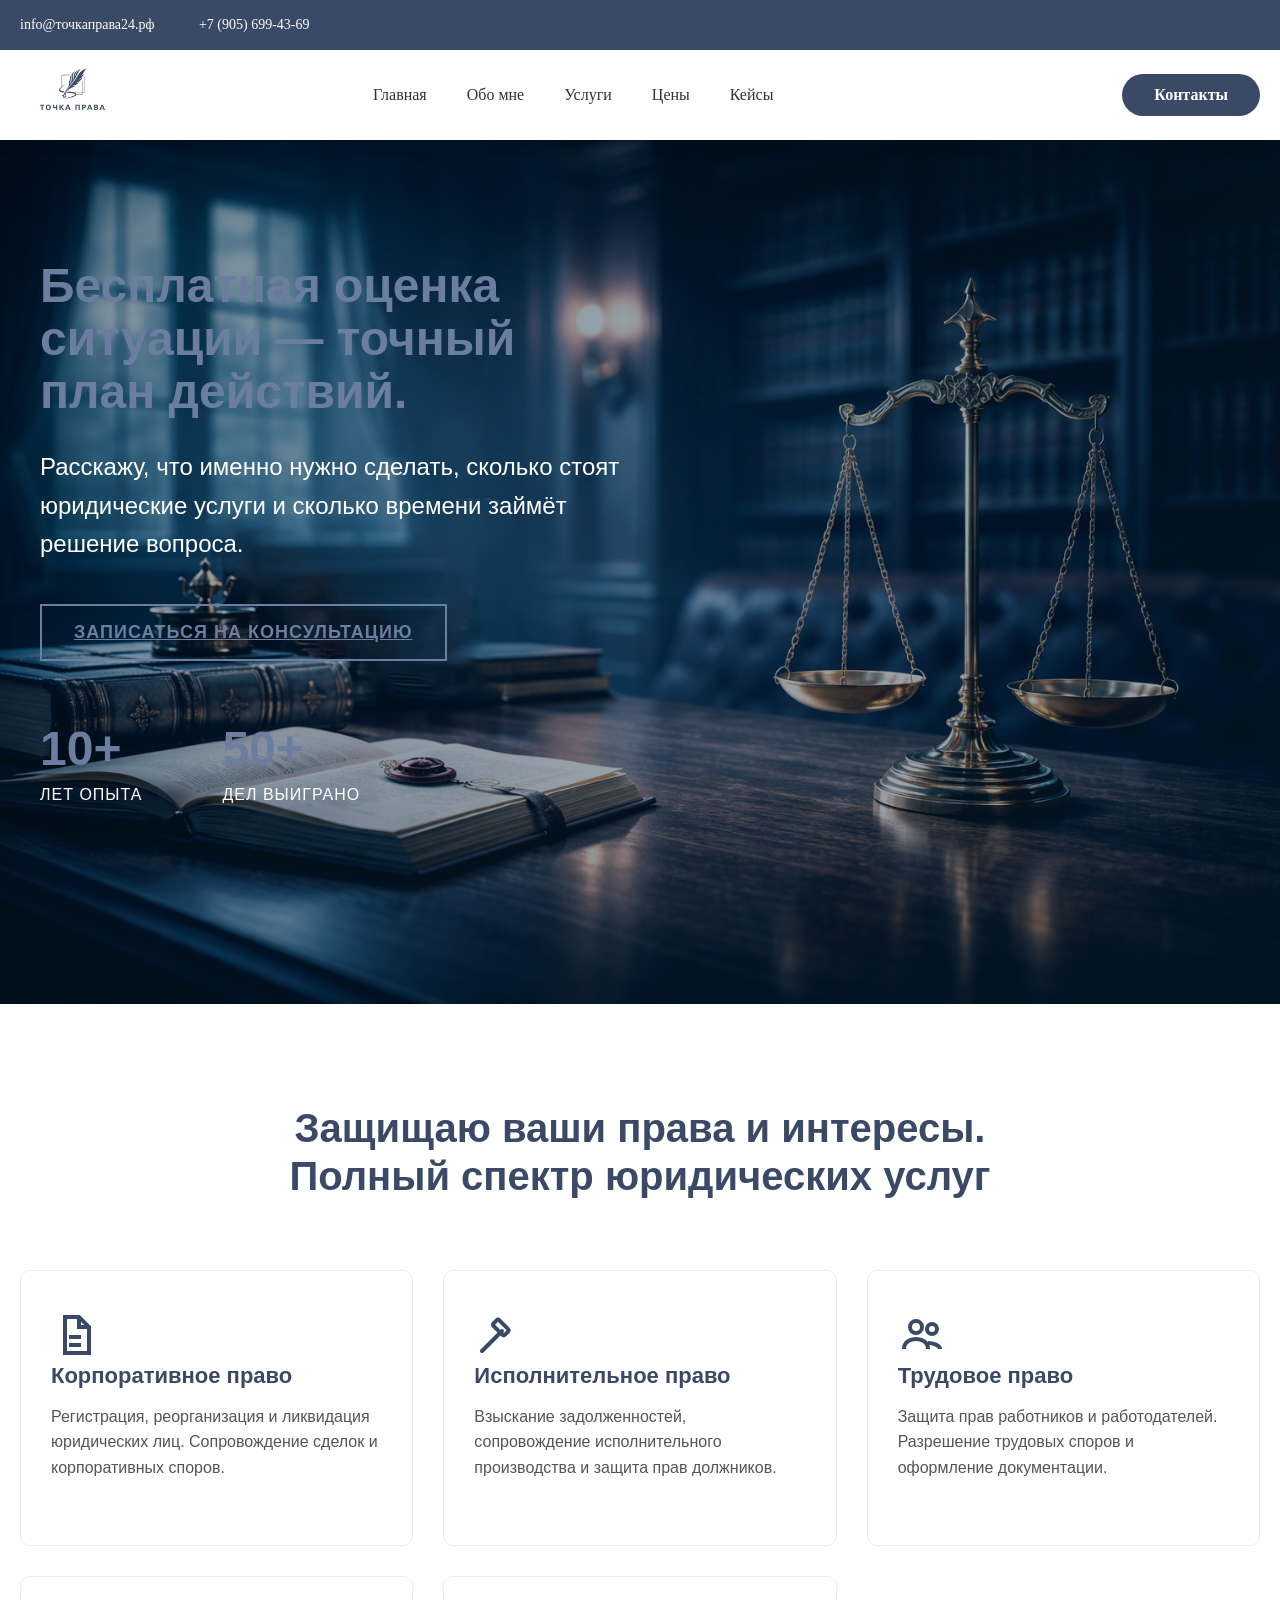
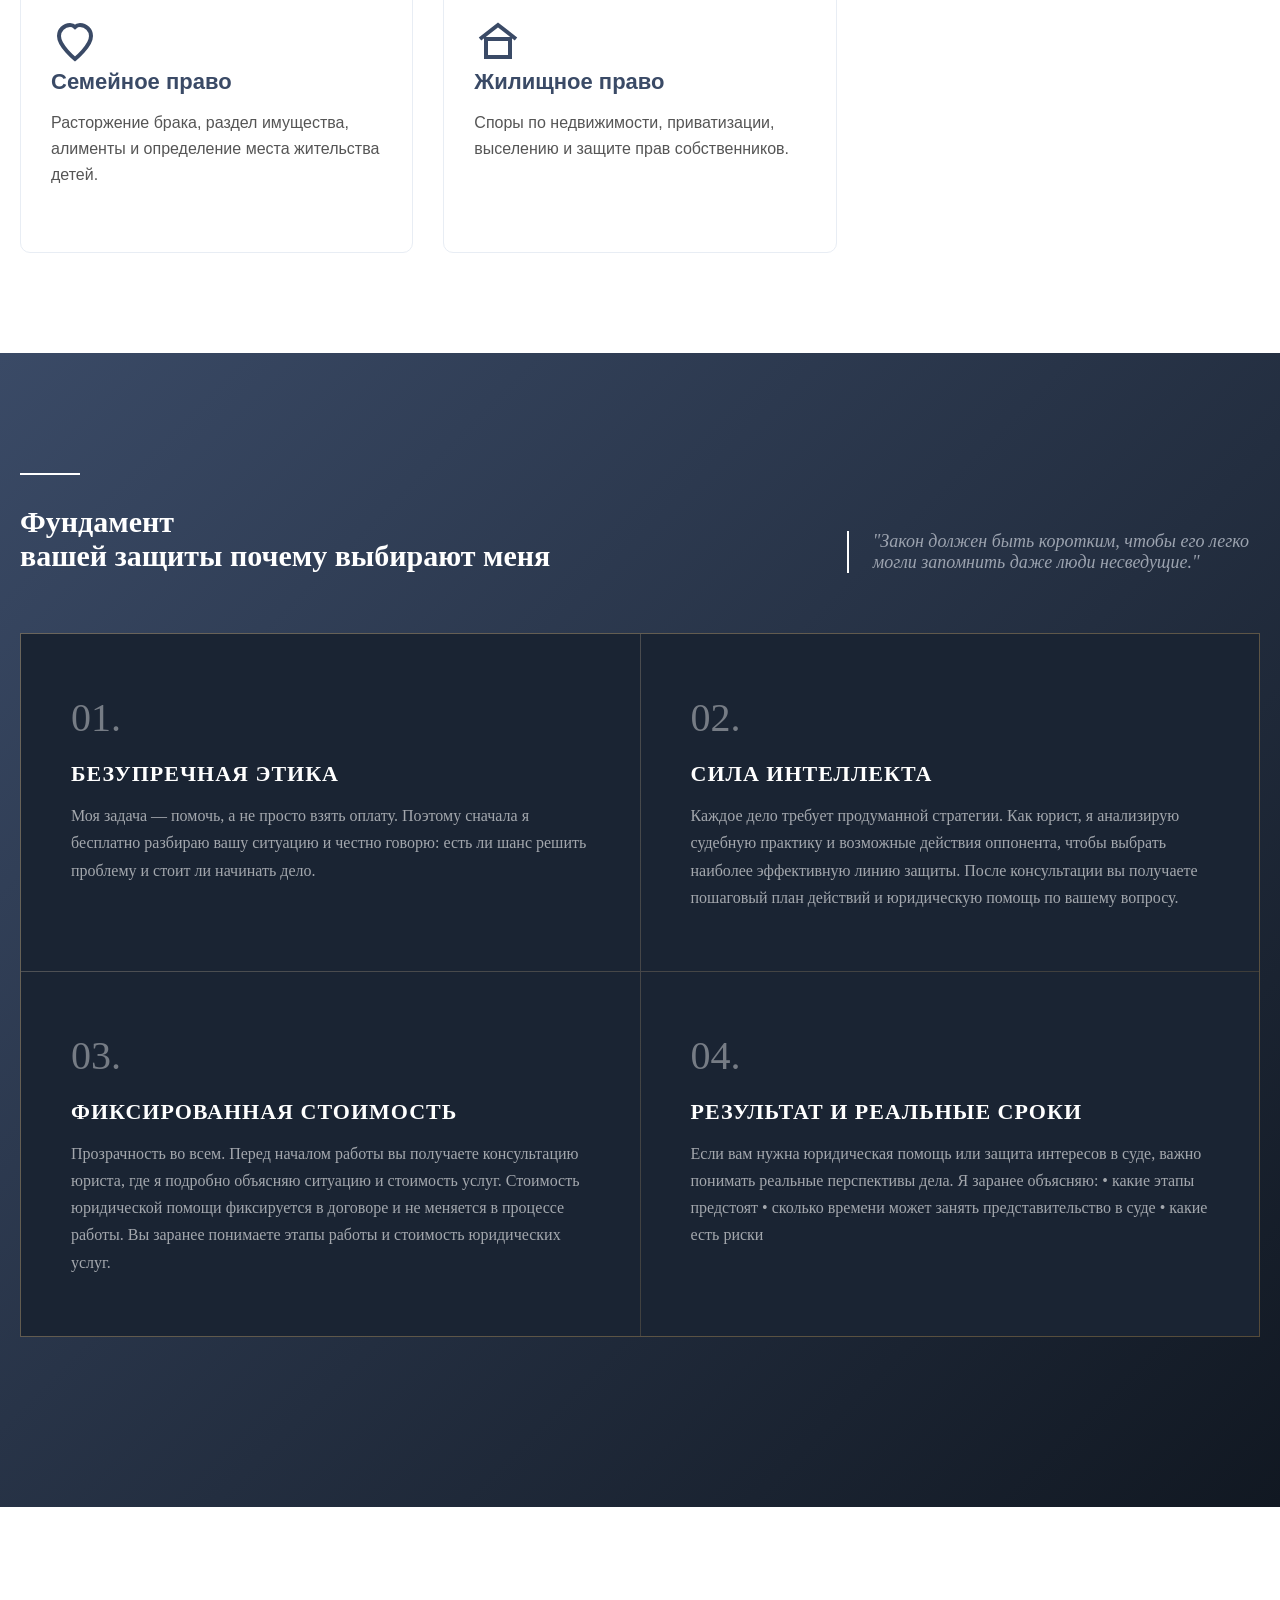
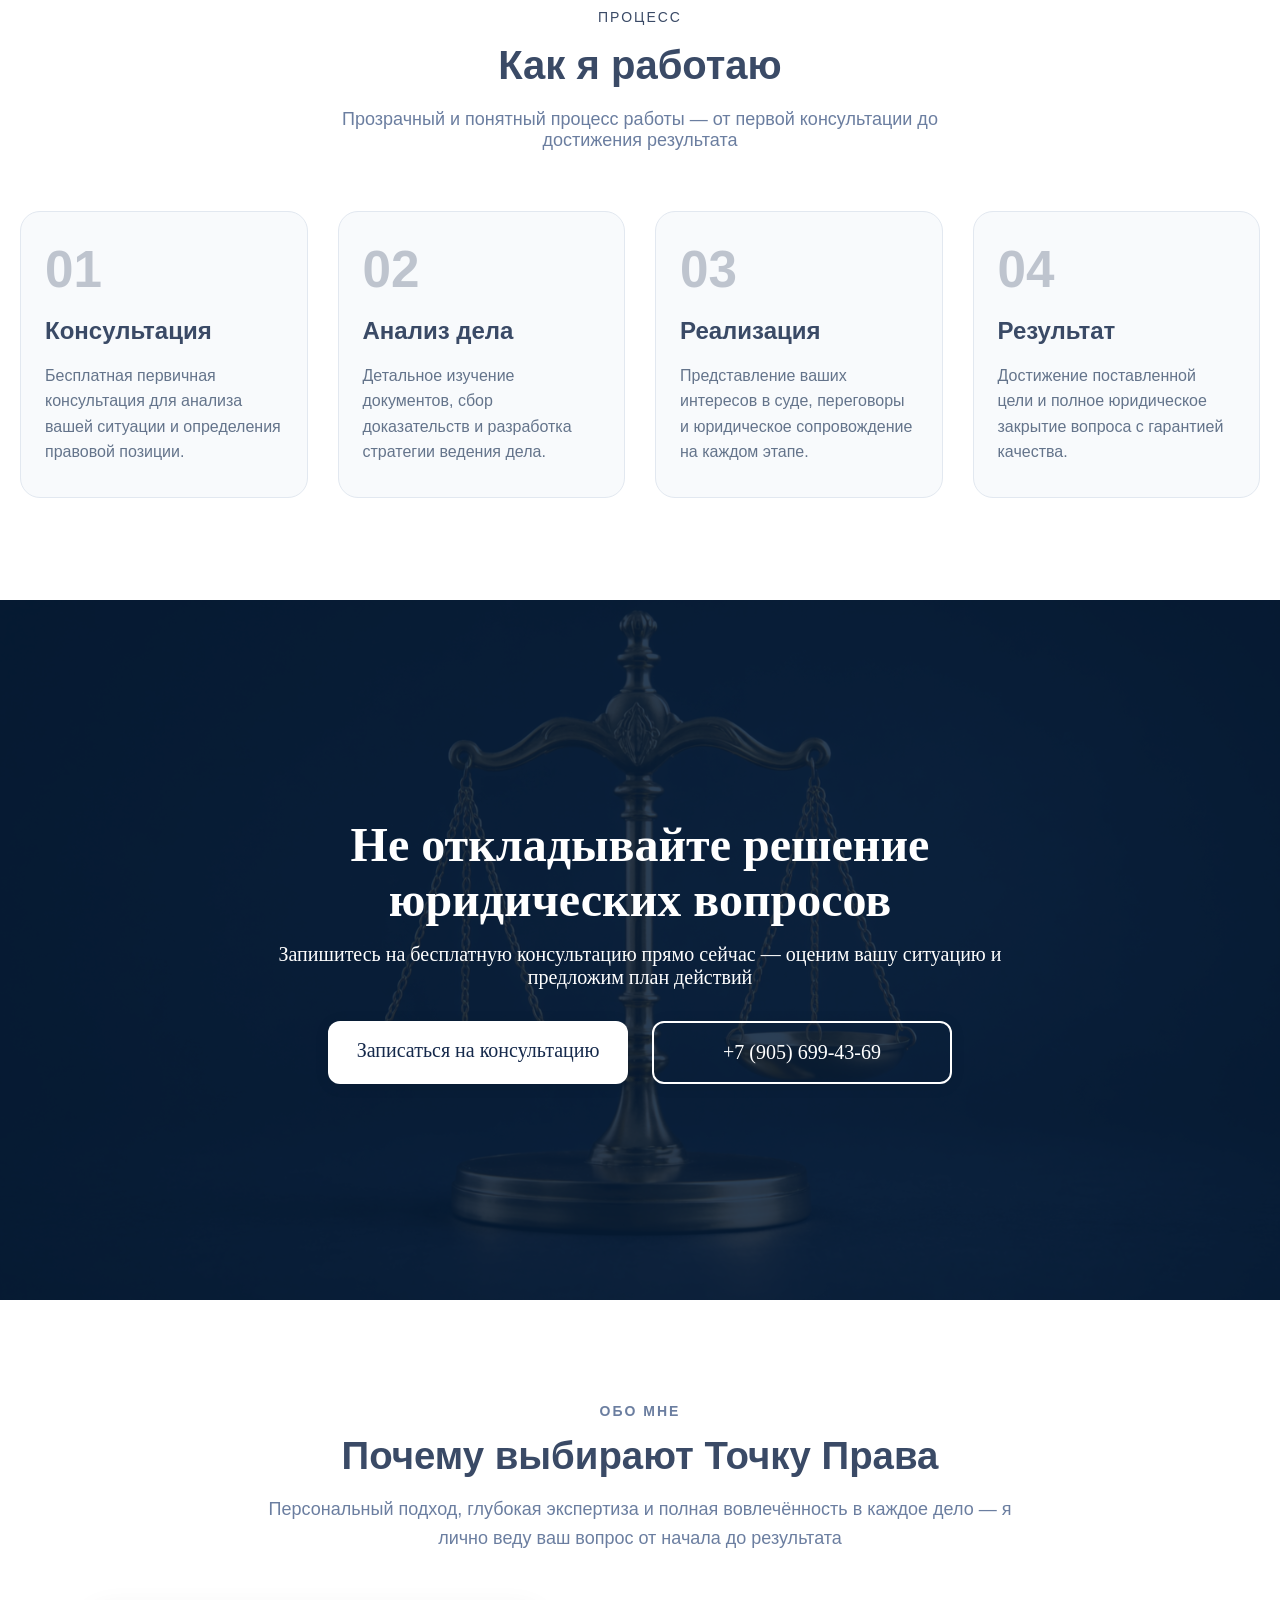
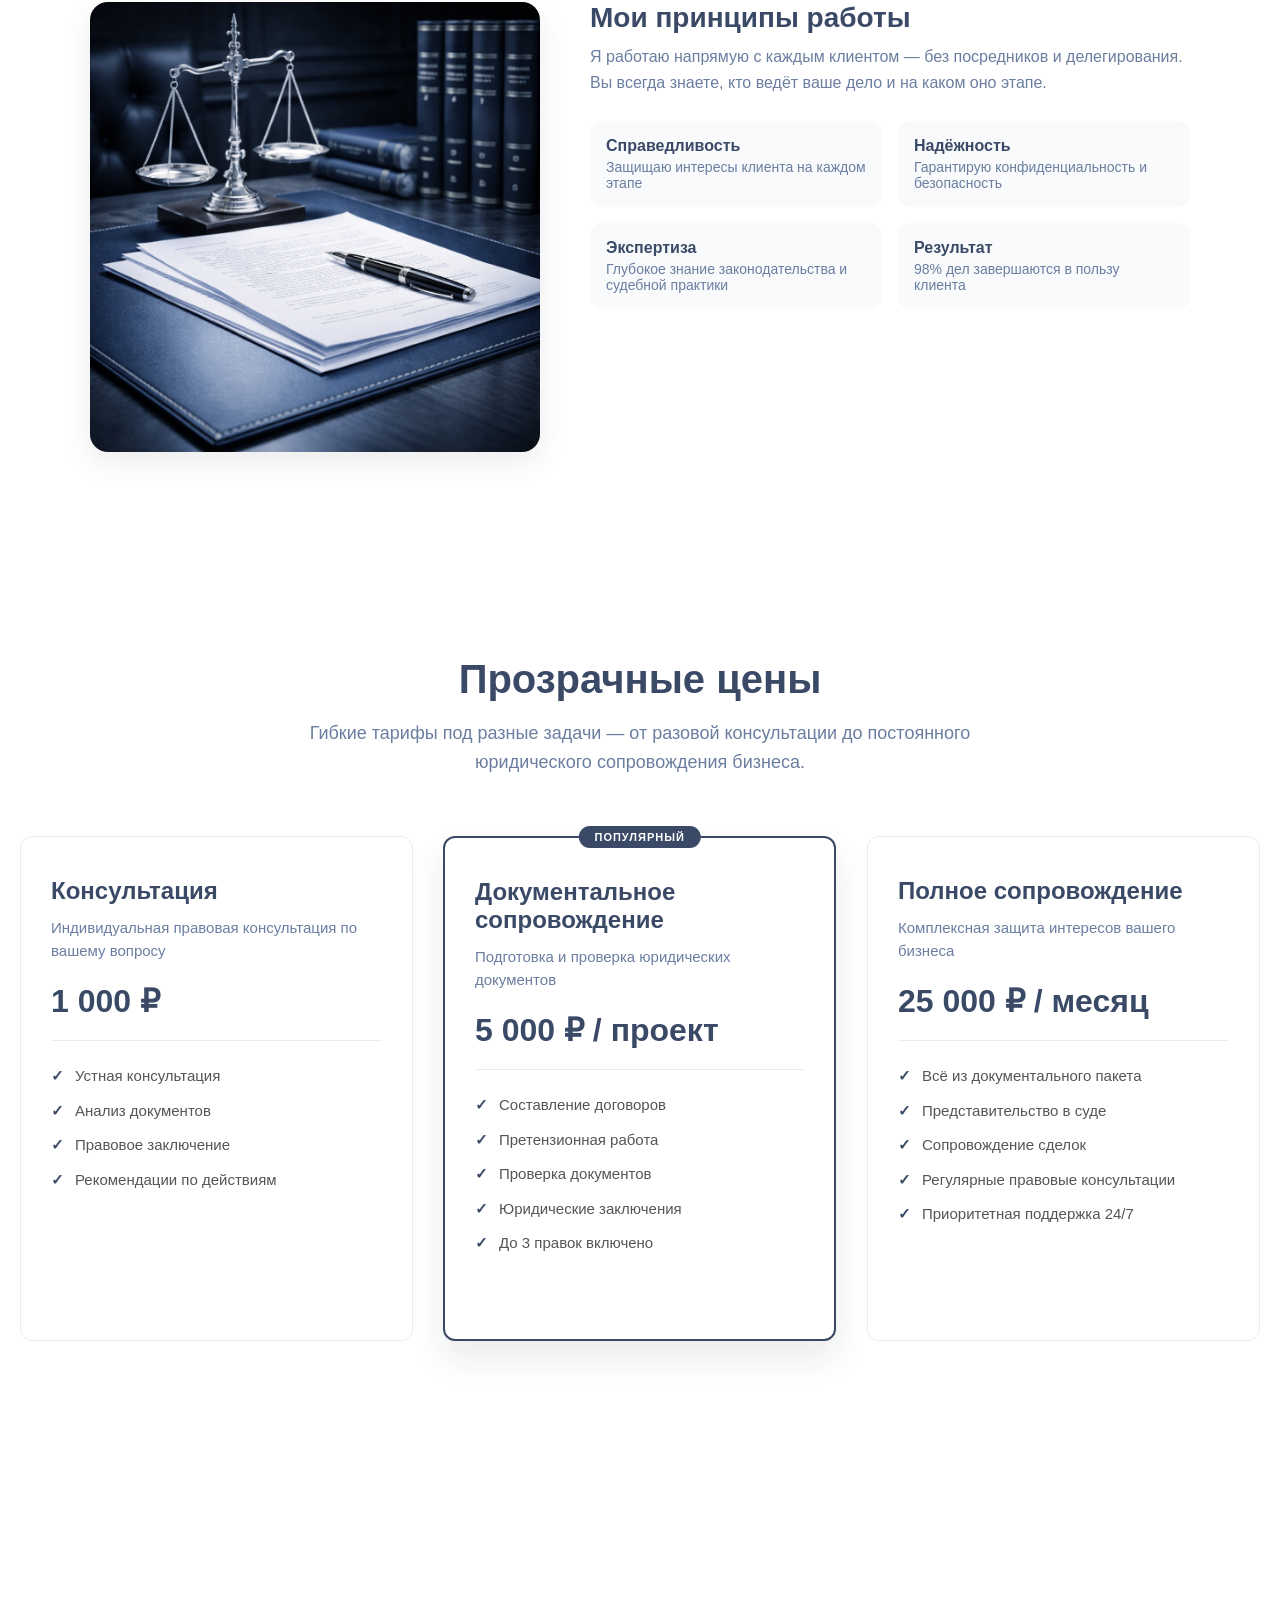
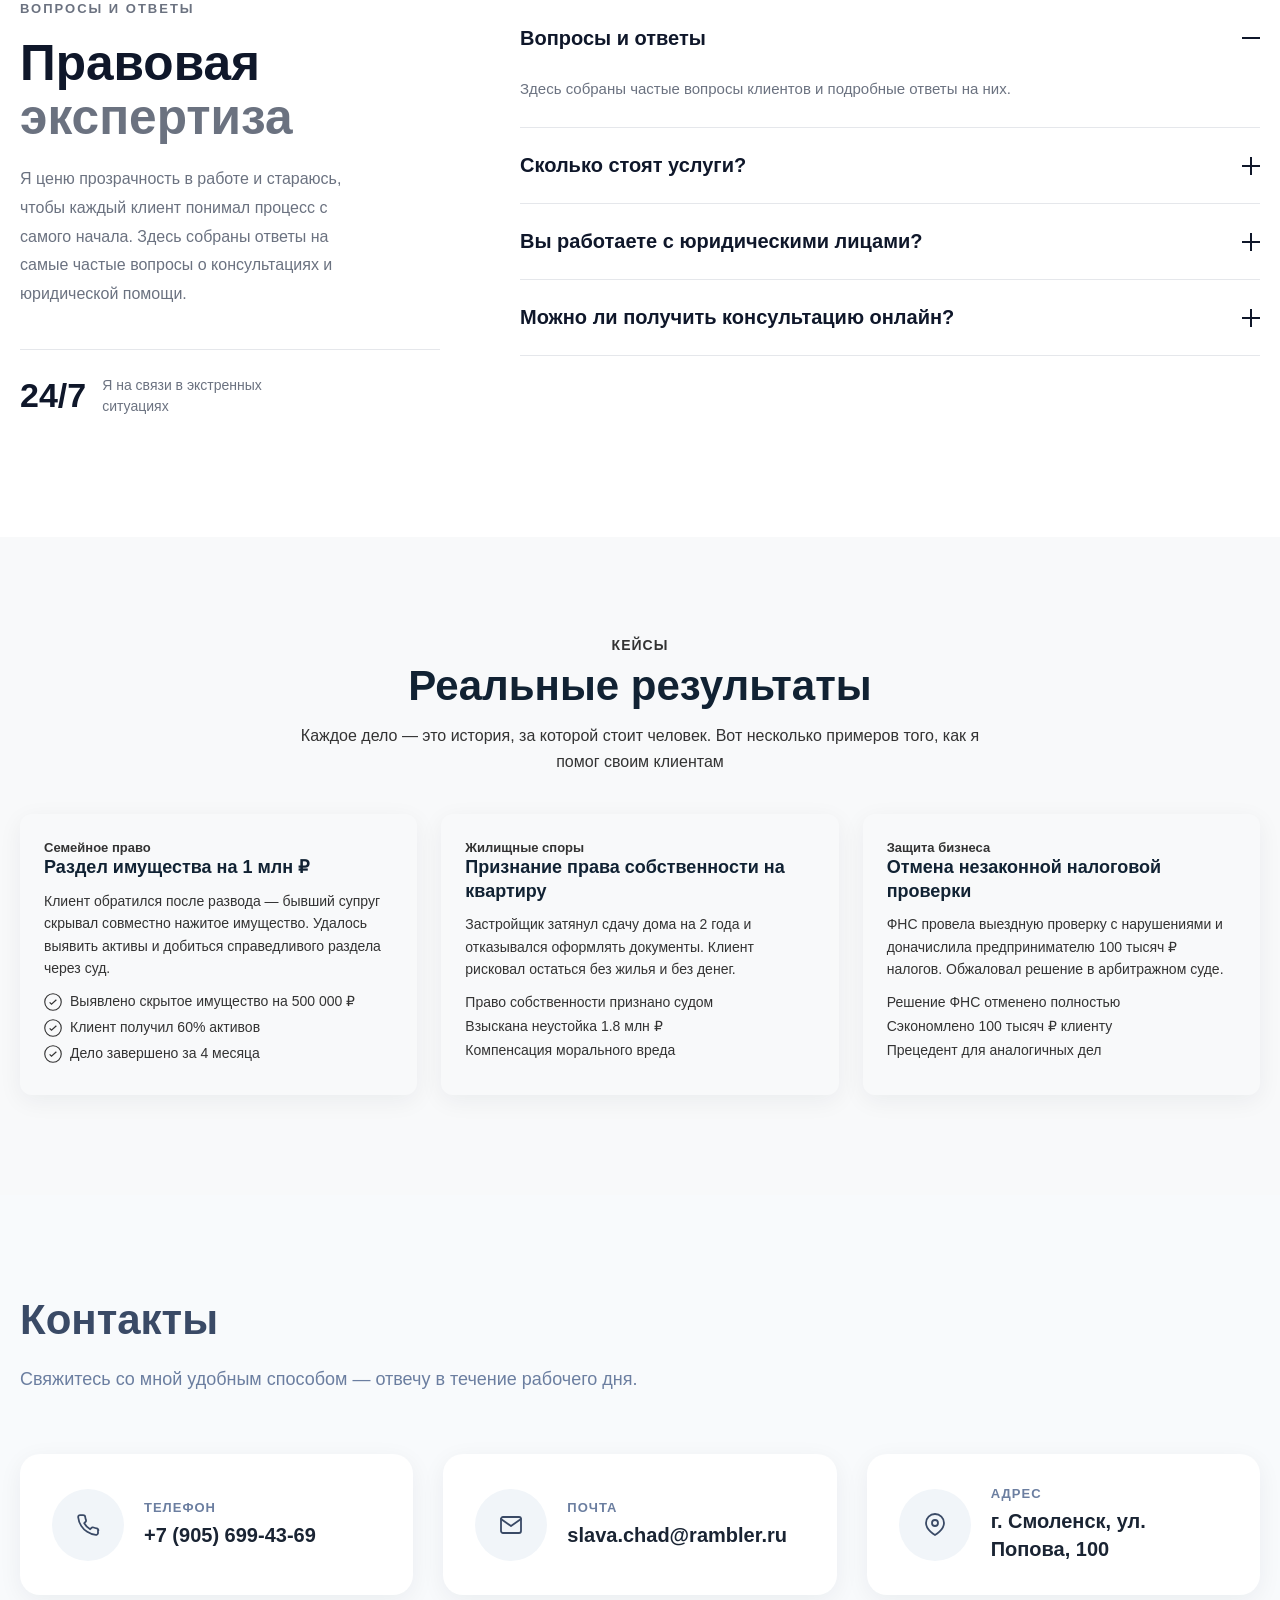
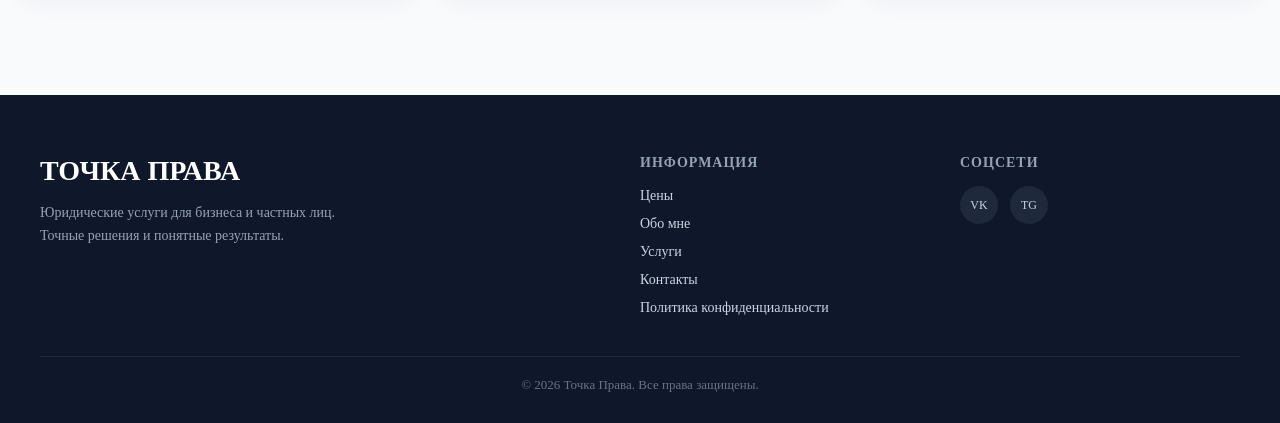
==== index.html @ 6af2ad5a "Update index.html" ====
<!DOCTYPE html>
<html lang="ru">
	<head>
		<meta charset="UTF-8">
		<meta name="viewport" content="width=device-width, initial-scale=1.0">
		<title>Юридические услуги | Консультации юриста онлайн</title>

        <meta name="description" content="Юридические услуги для бизнеса и частных лиц. Консультации, защита в суде, семейные и гражданские дела. Бесплатная оценка ситуации и план действий.">
		<!-- Favicon -->
    	<link rel="icon" href="/favicon.ico">
		

		<!-- CSS -->
		<link rel="stylesheet" href="css/style.css">
	</head>
<body id="top">

	<div class="page">

		<!-- Верхняя панель -->
		<div class="top-bar">
			<div class="container top-bar__container">
				<div class="top-bar__contacts">
					<a href="mailto:info@точкаправа24.рф">
						
						info@точкаправа24.рф
					</a>
					<a href="tel:++79056994369">
						
						+7 (905) 699-43-69
					</a>
				</div>
				<div class="top-bar__social">
					<a href="#"> <i class="fab fa-facebook-f"></i> </a>
					<a href="#"> <i class="fab fa-twitter"></i> </a>
					<a href="#"> <i class="fab fa-behance"></i>
					</a> <a href="#"> <i class="fab fa-youtube"></i></a>
				</div>
			</div>
		</div>

		<!-- Header -->
		<header class="header">
			<div class="container header__container">
				<a href="#">
                   <img src="img/logo.png" alt="Prixima" class="header__logo">
                </a>

				<i class="burger" id="burgerToggle" aria-expanded="false">
					<span></span>
				</i>

				<nav class="nav" id="navMenu">
					<ul class="nav__list">
						<li class="nav__item">
							<a href="#top">Главная</a>
						</li>
						<li class="nav__item">
							<a href="#about">Обо мне</a>
						</li>
						<li class="nav__item">
							<a href="#services">Услуги</a>
						</li>
						<li class="nav__item">
							<a href="#pricing">Цены</a>
						</li>
						<li class="nav__item">
							<a href="#cases">Кейсы</a>
						</li>
						
					</ul>
					<a href="#contacts" class="button">Контакты</a>
				</nav>
			</div>
		</header>

	    <!-- Контент -->
		<main class="main-content">

		<!-- Первая секция -->
		<section class="hero-section ">
			<div class="hero-section__container">
				<h1 class="hero-section__title">
					Бесплатная оценка ситуации  — точный план действий.
				</h1>
				<div class="hero-section__subtitle">
					Расскажу, что именно нужно сделать, сколько  стоят юридические услуги  и сколько времени займёт решение вопроса.
				</div>
				
				<a href="#contacts" class="hero-section__button">
					Записаться на консультацию
				</a>

				<div class="hero-section__stats">
					<div class="hero-section__stat">
						<div class="hero-section__stat-number">10+</div>
						<div class="hero-section__stat-label">Лет опыта</div>
					</div>
					<div class="hero-section__stat">
						<div class="hero-section__stat-number">50+</div>
						<div class="hero-section__stat-label">Дел выиграно</div>
					</div>
					<div class="hero-section__stat">
						<div class="hero-section__stat-number"></div>
						<div class="hero-section__stat-label"></div>
					</div>
				</div>
			</div>
		</section>
		<!-- конец первой секции-->

		<!-- секцмя услуги-->
		<section id="services" class="legal-services">
			<div class="container">
				<h2 class="legal-services__title">
					Защищаю ваши права и интересы. Полный спектр юридических услуг
				</h2>
				<div class="legal-services__list">
					<article class="legal-services__item reveal">
						<div class="service-icon">
							<svg width="24" height="24" viewbox="0 0 24 24" fill="none">
								<path d="M7 3H14L19 8V21H7V3Z" stroke="currentColor" stroke-width="2"/>
								<path d="M14 3V8H19" stroke="currentColor" stroke-width="2"/>
								<path d="M9 13H15" stroke="currentColor" stroke-width="2"/>
								<path d="M9 17H15" stroke="currentColor" stroke-width="2"/>
							</svg>
						</div>
						<h3 class="legal-services__item-title">Корпоративное право</h3>
						<p class="legal-services__item-description">
							Регистрация, реорганизация и ликвидация юридических лиц.
														Сопровождение сделок и корпоративных споров.
						</p>
						
					</article>

					<article class="legal-services__item reveal">
						<div class="service-icon">
							<svg
								width="24" height="24" viewbox="0 0 24 24" fill="none" xmlns="http://www.w3.org/2000/svg">
								<!-- ручка -->
								<path
								d="M4 20L14 10" stroke="currentColor" stroke-width="2" stroke-linecap="round"/>
								<!-- головка молотка -->
								<rect x="12" y="4" width="8" height="4" rx="1" transform="rotate(45 12 4)" stroke="currentColor" stroke-width="2"/>
							</svg>
						</div>
						<h3 class="legal-services__item-title">Исполнительное право</h3>
						<p class="legal-services__item-description">
							Взыскание задолженностей, сопровождение исполнительного
														производства и защита прав должников.
						</p>
						
					</article>

					<article class="legal-services__item reveal">
						<div class="service-icon">
							<svg width="24" height="24" viewbox="0 0 24 24" fill="none">
								<circle cx="9" cy="8" r="3" stroke="currentColor" stroke-width="2"/>
								<circle cx="17" cy="9" r="2.5" stroke="currentColor" stroke-width="2"/>
								<path d="M3 19C3 15.5 6 14 9 14C12 14 15 15.5 15 19" stroke="currentColor" stroke-width="2"/>
								<path d="M15 16C17.5 16 21 17.2 21 19" stroke="currentColor" stroke-width="2"/>
							</svg>
						</div>
						<h3 class="legal-services__item-title">Трудовое право</h3>
						<p class="legal-services__item-description">
							Защита прав работников и работодателей.
														Разрешение трудовых споров и оформление документации.
						</p>
						
					</article>

					<article class="legal-services__item reveal">
						<div class="service-icon">
							<svg width="24" height="24" viewbox="0 0 24 24" fill="none">
								<path d="M12 21C12 21 4 14.5 4 9.5C4 6.5 6.5 4 9.5 4C11 4 12 5 12 5C12 5 13 4 14.5 4C17.5 4 20 6.5 20 9.5C20 14.5 12 21 12 21Z" stroke="currentColor" stroke-width="2"/>
							</svg>
						</div>
						<h3 class="legal-services__item-title">Семейное право</h3>
						<p class="legal-services__item-description">
							Расторжение брака, раздел имущества,
														алименты и определение места жительства детей.
						</p>
						
					</article>
					<article class="legal-services__item reveal">
						<div class="service-icon">
							<svg width="24" height="24" viewbox="0 0 24 24" fill="none">
								<path d="M3 11L12 4L21 11" stroke="currentColor" stroke-width="2"/>
								<rect x="6" y="11" width="12" height="9" stroke="currentColor" stroke-width="2"/>
							</svg>
						</div>
						<h3 class="legal-services__item-title">Жилищное право</h3>
						<p class="legal-services__item-description">
							Споры по недвижимости, приватизации,
														выселению и защите прав собственников.
						</p>
						
					</article>
				</div>
			</div>
		</section>
		<!-- клнец секцмя услуги-->
        
		<!-- секция преимкщества-->
		<section class="benefits">
			<div
				class="container">
				<!-- Заголовочная часть -->
				<div class="benefits-header">
					<div class="benefits-header__title-block">
						<div class="benefits-header__line"></div>
						<h2 class="benefits-header__title">
							Фундамент<br>
							<span>вашей защиты почему выбирают меня</span>
						</h2>
					</div>
					<div class="benefits-header__quote">
						<p>"Закон должен быть коротким, чтобы его легко могли запомнить даже люди несведущие."</p>
					</div>
				</div>
				<!-- Сетка преимуществ -->
				<div class="benefits-grid">
					<div class="benefits-grid__item" data-delay="0">
						<span class="benefits-grid__number">01.</span>
						<h3 class="benefits-grid__title">Безупречная этика</h3>
						<p class="benefits-grid__desc">
							Моя задача — помочь, а не просто взять оплату. Поэтому сначала я бесплатно разбираю вашу ситуацию и честно говорю:
														есть ли шанс решить проблему и стоит ли начинать дело.
						</p>
					</div>
					<div class="benefits-grid__item" data-delay="100">
						<span class="benefits-grid__number">02.</span>
						<h3 class="benefits-grid__title">Сила интеллекта</h3>
						<p class="benefits-grid__desc">
							Каждое дело требует продуманной стратегии.
														Как юрист, я анализирую судебную практику и возможные действия оппонента, чтобы выбрать наиболее эффективную линию защиты.
														После консультации вы получаете пошаговый план действий и юридическую помощь по вашему вопросу.
						</p>
					</div>
					<div class="benefits-grid__item" data-delay="200">
						<span class="benefits-grid__number">03.</span>
						<h3 class="benefits-grid__title">Фиксированная стоимость</h3>
						<p class="benefits-grid__desc">
							Прозрачность во всем. Перед началом работы вы получаете консультацию юриста, где я подробно объясняю ситуацию и стоимость услуг.
														Стоимость юридической помощи фиксируется в договоре и не меняется в процессе работы.
														Вы заранее понимаете этапы работы и стоимость юридических услуг.
						</p>
					</div>
					<div class="benefits-grid__item" data-delay="300">
						<span class="benefits-grid__number">04.</span>
						<h3 class="benefits-grid__title">Результат и реальные сроки</h3>
						<p class="benefits-grid__desc">
							Если вам нужна юридическая помощь или защита интересов в суде, 
							важно понимать реальные перспективы дела.
							Я заранее объясняю:
							• какие этапы предстоят
							• сколько времени может занять представительство в суде
							• какие есть риски
						</p>
					</div>
				</div>
			</div>
		</section>
        <!-- конец секция преимкщества-->
        
		<!-- Секция как мы работаем -->
		<section class="process">
			<div class="container">
				<p class="process__subtitle">ПРОЦЕСС</p>
				<h2 class="process__title">Как я работаю</h2>
				<p class="process__description">
					Прозрачный и понятный процесс работы — от первой консультации до достижения результата
				</p>

				<ol class="process__list">
					<li class="process__card">
						<h3 class="process__card-title">Консультация</h3>
						<p class="process__card-text">
							Бесплатная первичная консультация для анализа вашей ситуации и определения правовой позиции.
						</p>
					</li>
					<li class="process__card">
						<h3 class="process__card-title">Анализ дела</h3>
						<p class="process__card-text">
							Детальное изучение документов, сбор доказательств и разработка стратегии ведения дела.
						</p>
					</li>
					<li class="process__card">
						<h3 class="process__card-title">Реализация</h3>
						<p class="process__card-text">
							Представление ваших интересов в суде, переговоры и юридическое сопровождение на каждом этапе.
						</p>
					</li>
					<li class="process__card">
						<h3 class="process__card-title">Результат</h3>
						<p class="process__card-text">
							Достижение поставленной цели и полное юридическое закрытие вопроса с гарантией качества.
						</p>
					</li>
				</ol>
			</div>
		</section>

		<!-- конец Секция как мы работаем -->
       
	    <!-- Секция призыв к действию -->
		<section class="promo-hero">
			<div class="container">
				<div class="promo-hero__overlay"></div>
				<div class="promo-hero__content">
					<h2 class="promo-hero__title">
						Не откладывайте решение<br>
						юридических вопросов
					</h2>

					<div class="promo-hero__desc">
						Запишитесь на бесплатную консультацию прямо сейчас — оценим вашу ситуацию и предложим план действий
					</div>

					<div class="promo-hero__actions">
						<a href="#" class="promo-hero__btn promo-hero__btn--primary">
							Записаться на консультацию
						</a>

						<a href="tel:+79056994369" class="promo-hero__btn promo-hero__btn--outline">
							+7 (905) 699-43-69
						</a>
					</div>
				</div>
			</div>
		</section>
       	<!-- конец секции призыв к действию -->

		<!--   секция обо мне -->
		<section id="about" class="about-benefits">
			<div class="container">

				<div class="about-benefits__head">
					<p class="about-benefits__subtitle">ОБО МНЕ</p>

					<h2 class="about-benefits__title">
						Почему выбирают Точку Права
					</h2>

					<p class="about-benefits__desc">
						Персональный подход, глубокая экспертиза и полная вовлечённость в каждое дело — я лично веду ваш вопрос от начала до результата
					</p>
				</div>

				<div
					class="about-benefits__content">

					<!-- ЛЕВАЯ ЧАСТЬ -->
					<div class="about-benefits__left">
						<div class="about-benefits__img-wrapper">
							<img src="img/urist1.png" alt="Юрист" class="about-benefits__img">
						</div>
					</div>

					<!-- ПРАВАЯ ЧАСТЬ -->
					<div class="about-benefits__right">

						<h3 class="about-benefits__principles-title">
							Мои принципы работы
						</h3>

						<p class="about-benefits__principles-desc">
							Я работаю напрямую с каждым клиентом — без посредников и делегирования. Вы всегда знаете, кто ведёт ваше дело и на каком оно этапе.
						</p>

						<div class="about-benefits__principles-list">

							<div class="about-benefits__principles-item">
								
								<div>
									<div class="about-benefits__principles-item-title">Справедливость</div>
									<div class="about-benefits__principles-item-desc">Защищаю интересы клиента на каждом этапе</div>
								</div>
							</div>

							<div class="about-benefits__principles-item">
								
								<div>
									<div class="about-benefits__principles-item-title">Надёжность</div>
									<div class="about-benefits__principles-item-desc">Гарантирую конфиденциальность и безопасность</div>
								</div>
							</div>

							<div class="about-benefits__principles-item">
							
								<div>
									<div class="about-benefits__principles-item-title">Экспертиза</div>
									<div class="about-benefits__principles-item-desc">Глубокое знание законодательства и судебной практики</div>
								</div>
							</div>

							<div class="about-benefits__principles-item">
								
								<div>
									<div class="about-benefits__principles-item-title">Результат</div>
									<div class="about-benefits__principles-item-desc">98% дел завершаются в пользу клиента</div>
								</div>
							</div>

						</div>
					</div>
				</div>

			</div>
		</section>
		<!--  конец секция обо мне -->

		<!--  тариифы -->
		<section id="pricing" class="pricing">
			<div class="container">
				<h2 class="pricing__title">Прозрачные цены</h2>
				<p class="pricing__description">
					Гибкие тарифы под разные задачи — от разовой консультации до постоянного юридического сопровождения бизнеса.
				</p>

				<div
					class="pricing__grid">
					<!-- Тариф 1: Консультация -->
					<div class="pricing__card">
						<h3 class="pricing__card-name">Консультация</h3>
						<p class="pricing__card-description">Индивидуальная правовая консультация по вашему вопросу</p>
						<div class="pricing__card-price">1 000 ₽ </div>
						<ul class="pricing__card-features">
							<li>Устная консультация</li>
							<li>Анализ документов</li>
							<li>Правовое заключение</li>
							<li>Рекомендации по действиям</li>
						</ul>
						
					</div>

					<!-- Тариф 2: Документальное сопровождение (популярный) -->
					<div class="pricing__card pricing__card--popular">
						<h3 class="pricing__card-name">Документальное сопровождение</h3>
						<p class="pricing__card-description">Подготовка и проверка юридических документов</p>
						<div class="pricing__card-price">5 000 ₽ / проект</div>
						<ul class="pricing__card-features">
							<li>Составление договоров</li>
							<li>Претензионная работа</li>
							<li>Проверка документов</li>
							<li>Юридические заключения</li>
							<li>До 3 правок включено</li>
						</ul>
						
					</div>

					<!-- Тариф 3: Полное сопровождение -->
					<div class="pricing__card">
						<h3 class="pricing__card-name">Полное сопровождение</h3>
						<p class="pricing__card-description">Комплексная защита интересов вашего бизнеса</p>
						<div class="pricing__card-price">25 000 ₽ / месяц</div>
						<ul class="pricing__card-features">
							<li>Всё из документального пакета</li>
							<li>Представительство в суде</li>
							<li>Сопровождение сделок</li>
							<li>Регулярные правовые консультации</li>
							<li>Приоритетная поддержка 24/7</li>
						</ul>
						
					</div>
				</div>


			</div>
		</section>


		<!--  конец тариифы -->

		<!--  вопрос ответ -->
		<section class="faq">
			<div class="container">

				<div
					class="faq__wrapper">

					<!-- LEFT -->
					<div class="faq__left">

						<div class="faq__label">
							ВОПРОСЫ И ОТВЕТЫ
						</div>

						<h2 class="faq__title">
							Правовая<br>
							<span>экспертиза</span>
						</h2>

						<p class="faq__text">
							Я ценю прозрачность в работе и стараюсь, чтобы каждый клиент понимал процесс с самого начала.
									Здесь собраны ответы на самые частые вопросы о консультациях и юридической помощи.
						</p>

						<div class="faq__support">
							<div class="faq__support-number">24/7</div>
							<div class="faq__support-text">
								Я на связи в экстренных<br>
								ситуациях
							</div>
						</div>

					</div>

					<!-- RIGHT -->
					<div class="faq__right">

						<div class="faq__items">

							<div class="faq-item active">
								<button class="faq-item__question">
									<span>Вопросы и ответы</span>
									<div class="faq-item__icon"></div>
								</button>

								<div class="faq-item__answer">
									<div class="faq-item__content">
										Здесь собраны частые вопросы клиентов и подробные ответы на них.
									</div>
								</div>
							</div>

							<div class="faq-item">
								<button class="faq-item__question">
									<span>Сколько стоят услуги?</span>
									<div class="faq-item__icon"></div>
								</button>

								<div class="faq-item__answer">
									<div class="faq-item__content">
										Стоимость зависит от сложности ситуации и объёма работы.
									</div>
								</div>
							</div>

							<div class="faq-item">
								<button class="faq-item__question">
									<span>Вы работаете с юридическими лицами?</span>
									<div class="faq-item__icon"></div>
								</button>

								<div class="faq-item__answer">
									<div class="faq-item__content">
										Да, работаю с физическими и юридическими лицами.
									</div>
								</div>
							</div>

							<div class="faq-item">
								<button class="faq-item__question">
									<span>Можно ли получить консультацию онлайн?</span>
									<div class="faq-item__icon"></div>
								</button>

								<div class="faq-item__answer">
									<div class="faq-item__content">
										Да, консультации доступны онлайн через Zoom, Telegram или Google Meet.
									</div>
								</div>
							</div>

						</div>

					</div>

				</div>

			</div>
		</section>

		<!--  конец секции вопрос ответ -->
        
		<!-- секция наши кейсы -->
		<section id="cases" class="cases" aria-labelledby="cases-title">
			<div class="container">

				<div class="cases__head">
					<p class="cases__eyebrow">КЕЙСЫ</p>
					<h2 id="cases-title" class="cases__title">Реальные результаты</h2>
					<p class="cases__lead">
						Каждое дело — это история, за которой стоит человек. 
												Вот несколько примеров того, как я помог своим клиентам
					</p>
				</div>

				<div
					class="cases__cards">

					<!-- CARD 1 -->
					<article class="case-card" data-href="#" tabindex="0">
						<div class="case-card__body">
							<span class="case-card__tag">Семейное право</span>
							<h3 class="case-card__title">Раздел имущества на 1 млн ₽</h3>
							<p class="case-card__desc">
								Клиент обратился после развода — бывший супруг скрывал совместно нажитое имущество. 
																Удалось выявить активы и добиться справедливого раздела через суд.
							</p>

							<ul class="case-card__list">
								<li class="case-card__list-item">
									<svg class="case-card__icon" width="18" height="18" viewbox="0 0 24 24">
										<circle cx="12" cy="12" r="11" fill="none" stroke="currentColor" stroke-width="1.5"/>
										<path d="M7.5 12.5l2.5 2.5L16.5 9" fill="none" stroke="currentColor" stroke-width="1.6"/>
									</svg>
									Выявлено скрытое имущество на 500 000  ₽
								</li>
								<li class="case-card__list-item">
									<svg class="case-card__icon" width="18" height="18" viewbox="0 0 24 24">
										<circle cx="12" cy="12" r="11" fill="none" stroke="currentColor" stroke-width="1.5"/>
										<path d="M7.5 12.5l2.5 2.5L16.5 9" fill="none" stroke="currentColor" stroke-width="1.6"/>
									</svg>
									Клиент получил 60% активов
								</li>
								<li class="case-card__list-item">
									<svg class="case-card__icon" width="18" height="18" viewbox="0 0 24 24">
										<circle cx="12" cy="12" r="11" fill="none" stroke="currentColor" stroke-width="1.5"/>
										<path d="M7.5 12.5l2.5 2.5L16.5 9" fill="none" stroke="currentColor" stroke-width="1.6"/>
									</svg>
									Дело завершено за 4 месяца
								</li>
							</ul>
						</div>

						
					</article>

					<!-- CARD 2 -->
					<article class="case-card" data-href="#" tabindex="0">
						<div class="case-card__body">
							<span class="case-card__tag">Жилищные споры</span>
							<h3 class="case-card__title">Признание права собственности на квартиру</h3>
							<p class="case-card__desc">
								Застройщик затянул сдачу дома на 2 года и отказывался оформлять документы. 
																Клиент рисковал остаться без жилья и без денег.
							</p>

							<ul class="case-card__list">
								<li class="case-card__list-item">Право собственности признано судом</li>
								<li class="case-card__list-item">Взыскана неустойка 1.8 млн ₽</li>
								<li class="case-card__list-item">Компенсация морального вреда</li>
							</ul>
						</div>

						
					</article>

					<!-- CARD 3 -->
					<article class="case-card" data-href="#" tabindex="0">
						<div class="case-card__body">
							<span class="case-card__tag">Защита бизнеса</span>
							<h3 class="case-card__title">Отмена незаконной налоговой проверки</h3>
							<p class="case-card__desc">
								ФНС провела выездную проверку с нарушениями и доначислила предпринимателю 100 тысяч ₽ налогов. 
																Обжаловал решение в арбитражном суде.
							</p>

							<ul class="case-card__list">
								<li class="case-card__list-item">Решение ФНС отменено полностью</li>
								<li class="case-card__list-item">Сэкономлено 100 тысяч ₽ клиенту</li>
								<li class="case-card__list-item">Прецедент для аналогичных дел</li>
							</ul>
						</div>

						
					</article>
				</div>
			</div>
		</section>
		<!-- конец секция наши кейсы -->

		<!-- секция контакты -->
		<section id="contacts" class="contacts">
			<div class="container">

				<div class="contacts__head">
					<h2 class="contacts__title">Контакты</h2>

					<p class="contacts__subtitle">
						Свяжитесь со мной удобным способом — отвечу в течение рабочего дня.
					</p>
				</div>

				<div class="contacts__items">

					<div class="contacts__item">
						<div class="contacts__icon">
							<svg width="24" height="24" viewbox="0 0 24 24" fill="none">
								<path d="M22 16.92V19.92C22.0001 20.1985 21.9419 20.474 21.8292 20.7287C21.7164 20.9834 21.5517 21.2118 21.3456 21.3993C21.1396 21.5868 20.8966 21.7292 20.6322 21.8174C20.3678 21.9055 20.0879 21.9374 19.81 21.911C16.7428 21.5771 13.7963 20.5281 11.21 18.85C8.80379 17.3212 6.76379 15.2812 5.235 12.875C3.55192 10.2765 2.5029 7.31446 2.174 4.23298C2.14897 3.95655 2.18172 3.6779 2.27015 3.41483C2.35859 3.15177 2.50083 2.91077 2.68747 2.70652C2.87411 2.50228 3.10097 2.33955 3.35379 2.22872C3.60661 2.11788 3.87959 2.06137 4.155 2.06298H7.155C7.63678 2.05824 8.10384 2.22682 8.47149 2.53768C8.83914 2.84853 9.08266 3.28036 9.158 3.75698C9.29811 4.81794 9.5572 5.85981 9.93 6.86298C10.0637 7.21891 10.0926 7.60582 10.0133 7.97765C9.93398 8.34948 9.74974 8.69089 9.482 8.96198L8.212 10.232C9.63573 12.7351 11.7089 14.8082 14.212 16.232L15.482 14.962C15.7531 14.6942 16.0945 14.51 16.4663 14.4307C16.8382 14.3514 17.2251 14.3803 17.581 14.514C18.5842 14.8868 19.626 15.1459 20.687 15.286C21.1687 15.362 21.6045 15.6091 21.9155 15.9824C22.2265 16.3558 22.3921 16.8293 22.381 17.315L22 16.92Z" stroke="currentColor" stroke-width="1.8" stroke-linecap="round" stroke-linejoin="round"/>
							</svg>
						</div>

						<div class="contacts__info">
							<span class="contacts__label">Телефон</span>
							<a href="tel:+79056994369" class="contacts__value">+7 (905) 699-43-69</a>
						</div>
					</div>

					<div class="contacts__item">
						<div class="contacts__icon">
							<svg width="24" height="24" viewbox="0 0 24 24" fill="none">
								<path d="M4 4H20C21.1 4 22 4.9 22 6V18C22 19.1 21.1 20 20 20H4C2.9 20 2 19.1 2 18V6C2 4.9 2.9 4 4 4Z" stroke="currentColor" stroke-width="1.8" stroke-linecap="round" stroke-linejoin="round"/>
								<path d="M22 6L12 13L2 6" stroke="currentColor" stroke-width="1.8" stroke-linecap="round" stroke-linejoin="round"/>
							</svg>
						</div>

						<div class="contacts__info">
							<span class="contacts__label">Почта</span>
								<a href="mailto:info@точкаправа24.рф" class="contacts__value">slava.chad@rambler.ru</a>

						</div>
					</div>

					<div class="contacts__item">
						<div class="contacts__icon">
							<svg width="24" height="24" viewbox="0 0 24 24" fill="none">
								<path d="M21 10C21 17 12 22 12 22C12 22 3 17 3 10C3 7.61305 3.94821 5.32387 5.63604 3.63604C7.32387 1.94821 9.61305 1 12 1C14.3869 1 16.6761 1.94821 18.364 3.63604C20.0518 5.32387 21 7.61305 21 10Z" stroke="currentColor" stroke-width="1.8" stroke-linecap="round" stroke-linejoin="round"/>
								<path d="M12 13C13.6569 13 15 11.6569 15 10C15 8.34315 13.6569 7 12 7C10.3431 7 9 8.34315 9 10C9 11.6569 10.3431 13 12 13Z" stroke="currentColor" stroke-width="1.8" stroke-linecap="round" stroke-linejoin="round"/>
							</svg>
						</div>

						<div class="contacts__info">
							<span class="contacts__label">Адрес</span>
							<p class="contacts__value">г. Смоленск, ул. Попова, 100</p>
						</div>
					</div>

				</div>
			</div>
		</section>
		<!-- конец секции контакты -->

									
									
									
									
							
							
							
							
							
							
							
							
							
							
							
							
							
			
			










		

        
	    
		</main>


       

       






































































































































































































































































       




		





























































 












	

		<!-- ✅ ДОБАВЬ ФУТЕР ЗДЕСЬ! -->
		<footer class="footer">
			<div class="footer__container">

				<div class="footer__main">

					<!-- Бренд -->
					<div class="footer__brand">
						<a href="#" class="footer__logo">ТОЧКА ПРАВА</a>
						<p class="footer__tagline">
							Юридические услуги для бизнеса и частных лиц.<br>
							Точные решения и понятные результаты.
						</p>
					</div>

					<!-- Навигация -->
					<div class="footer__nav">
						<h4 class="footer__title">ИНФОРМАЦИЯ</h4>
						<ul class="footer__list">
						    <li>
								<a href="#pricing" class="footer__link">Цены</a>
							</li>	
						    <li>
								<a href="#about" class="footer__link">Обо мне</a>
							</li>			
							<li>
								<a href="#services" class="footer__link">Услуги</a>
							</li>
							<li>
								<a href="#contacts" class="footer__link">Контакты</a>
							</li>
							<li>
								<a href="/privacy.html" class="footer__link">Политика конфиденциальности</a>
							</li>
						</ul>
					</div>

					<!-- Соцсети -->
					<div class="footer__social">
						<h4 class="footer__title">СОЦСЕТИ</h4>
						<div class="footer__social-links">
							<a href="#" class="footer__social-link" aria-label="VK">VK</a>
							<a href="#" class="footer__social-link" aria-label="Telegram">TG</a>
							
							
						</div>
					</div>

				</div>

				<div class="footer__bottom">
					© 2026 Точка Права. Все права защищены.
				</div>

			</div>
		</footer>


		
	</div>

	<!-- JS -->
	<script src="js/script.js"></script>
	
</body>

</html>
---- css/style.css ----
:root {
    /* COLORS */
    --color-navy: #3a4a66;
    --color-white: #ffffff;
    --color-text-secondary: #6b7ea0;
    --deep-navy: #1a2433;
    --accent: #112233;

    /* UI */
    --tag-bg: #eef3f6;
    --radius: 12px;
    --gap: 28px;
    --container-padding: 20px;

    /* SHADOWS */
    --card-shadow: 0 6px 24px rgba(17, 34, 51, 0.06);
    --card-shadow-strong: 0 18px 34px rgba(17, 34, 51, 0.09);

    /* LAYOUT */
    --header-offset: 140px;

    /* SYSTEM */
    color-scheme: light;


    
}




/* ============ RESET ============ */

* {
    margin: 0;
    padding: 0;
    box-sizing: border-box;
}

html {
    scrollbar-width: none;
    -ms-overflow-style: none;
}

::-webkit-scrollbar {
    display: none;
}

body {
    background: #f8f9fa;
    color: #333;
    
}

body.menu-open {
    overflow: hidden;
}

/* ============ CONTAINER ============ */


.container {
    width: 100%;
    max-width: 1400px;
    margin: 0 auto;
    padding: 0 20px;
}

section {
    scroll-margin-top: 140px;
}


section {
    scroll-margin-top: var(--header-offset);
}

section {
    min-height: auto;
}



/* ============ TOP BAR ============ */
.top-bar {
    background: var(--color-navy);
    color: var(--color-white);
    position: fixed;
    top: 0;
    left: 0;
    right: 0;
    z-index: 1200;
    padding: 8px 0;
    height: 50px;
    display: flex;
    align-items: center;
}

.top-bar {
    pointer-events: none;
}







.top-bar .container {
    display: flex;
    justify-content: space-between;
    align-items: center;
}

.top-bar__contacts,
.top-bar__social {
    display: flex;
    align-items: center;
    gap: 18px;
    font-size: 14px;
}

.top-bar__contacts a:last-child {
    margin-left: 10%;
}

.top-bar__contacts a,
.top-bar__social a {
    color: var(--color-white);
    text-decoration: none;
    white-space: nowrap;
}

/* ============ HEADER ============ */
.header {
    background: var(--color-white);
    box-shadow: 0 4px 15px rgba(0, 0, 0, 0.08);
    position: fixed;
    top: 50px;
    left: 0;
    right: 0;
    height: 90px;
    z-index: 1100;
    display: flex;
    align-items: center;
}

.header .container {
    display: flex;
    align-items: center;
    justify-content: space-between;
    width: 100%;
}

.header__logo {
    height: 70px;
    object-fit: contain;
}

/* ============ NAV ============ */
.nav {
    display: flex;
    align-items: center;
    gap: 60px;
    width: 100%;
}

.nav__list {
    display: flex;
    list-style: none;
    gap: 40px;
}

.nav__item {
    flex-shrink: 0;
   
    
}




.nav__item a {
    text-decoration: none;
    color: #333;
    font-size: 16px;
    font-weight: 500;
    white-space: nowrap;
    position: relative;
    transition: color 0.3s;
    
}

.nav__item a:hover {
    color: var(--color-navy);
}

.nav__item a::after {
    content: '';
    position: absolute;
    height: 2px;
    width: 0;
    bottom: -6px;
    left: 0;
    background: var(--color-navy);
    transition: width 0.3s;
}

.nav__item a:hover::after {
    width: 100%;
}

/* ============ BUTTON ============ */
.button {
    background: var(--color-navy);
    color: var(--color-white);
    padding: 12px 32px;
    border-radius: 50px;
    text-decoration: none;
    font-weight: 600;
    white-space: nowrap;
    transition: 0.3s;
    margin-left: auto;
}

.button:hover {
    transform: translateY(-3px);
}

/* ============ BURGER ============ */
.burger {
    display: none;
    width: 25px;
    height: 18px;
    position: relative;
    cursor: pointer;
    z-index: 1300;
}

.burger::before,
.burger::after,
.burger span {
    content: '';
    position: absolute;
    width: 100%;
    height: 3px;
    background: #333;
    transition: 0.3s;
}

.burger::before {
    top: 0;
}

.burger span {
    top: 50%;
    transform: translateY(-50%);
}

.burger::after {
    bottom: 0;
}




.burger_active::before {
    top: 50%;
    transform: translateY(-50%) rotate(45deg);
}

.burger_active::after {
    top: 50%;
    transform: translateY(-50%) rotate(-45deg);
}

.burger_active span {
    opacity: 0;
}


/* ============ MOBILE ============ */
@media (max-width: 991px) {

    .burger {
        display: block;
    }

    .nav {
        position: fixed;
        top: 140px;
        right: 0;
        width: 80%;
        height: calc(100vh - 140px);
        background: var(--color-white);
        flex-direction: column;
        justify-content: center;
        align-items: center;
        transform: translateX(100%);
        transition: 0.4s;
        box-shadow: -10px 0 20px rgba(0, 0, 0, 0.15);
    }

    .nav_active {
        transform: translateX(0);
    }

    .nav__list {
        flex-direction: column;
        gap: 25px;
    }

    .nav__item a {
        font-size: 24px;
        font-weight: 600;
    }

    .button {
        margin-top: 40px;
        margin-left: 0;
    }
}

/* ============ PAGE STRUCTURE ============ */
.page {
    display: flex;
    flex-direction: column;
    min-height: 100vh;
    padding-top: 140px;
}

.main-content {
    flex: 1;
}



@media (min-width: 992px) {
    .nav {
        margin-left: 20%;
    }
}

/* первая самая секция */
.hero-section {
    position: relative;
    padding: 120px 20px 200px;
    /* изначально значение 200 было 100 */
    /* color: #ffffff; */
    background: url("../img/p2.png") center/cover no-repeat;
    overflow: hidden;
    background-position: right center;
}

/* Затемняющий слой поверх картинки */

.hero-section::before {
    content: "";
    position: absolute;
    inset: 0;
    background: linear-gradient(135deg,
            rgba(2, 27, 46, 0.45) 0%,
            rgba(4, 47, 75, 0.40) 100%);
    z-index: 1;
}

.hero-section__container {
    position: relative;
    z-index: 2;
    max-width: 1200px;
    margin: 0 auto;
}

.hero-section__title {
    font-family: "Montserrat", sans-serif;
    font-size: 48px;
    font-weight: 700;
    line-height: 1.1;
    max-width: 600px;
    margin-bottom: 30px;
    color: var(--color-text-secondary);
}

.hero-section__subtitle {
    font-family: "Open Sans", sans-serif;
    font-size: 24px;
    line-height: 1.6;
    max-width: 580px;
    margin-bottom: 40px;
    color: var(--color-white);
}

.hero-section__button {
    display: inline-block;
    font-family: "Montserrat", sans-serif;
    font-size: 18px;
    font-weight: 700;
    text-transform: uppercase;
    letter-spacing: 1px;
    color: var(--color-text-secondary);
    border: 2px solid var(--color-text-secondary);
    padding: 16px 32px;
    cursor: pointer;
    transition: 0.3s ease;
    margin-bottom: 60px;
}

.hero-section__button:hover {
    background-color: var(--color-white);
    color: #021b2e;
}

.hero-section__stats {
    display: flex;
    gap: 80px;
    flex-wrap: wrap;
}

.hero-section__stat-number {
    font-family: "Montserrat", sans-serif;
    font-size: 48px;
    font-weight: 700;
    color: var(--color-text-secondary);
    margin-bottom: 10px;
}

.hero-section__stat-label {
    font-family: "Open Sans", sans-serif;
    font-size: 16px;
    text-transform: uppercase;
    letter-spacing: 1px;
    font-weight: 500;
    color: var(--color-white);
}


/* ===== TABLET ===== */

@media (max-width: 992px) {
    .hero-section__title {
        font-size: 48px;
    }

    .hero-section__stats {
        gap: 50px;
    }
}


/* ===== MOBILE ===== */

@media (max-width: 576px) {

    .hero-section {
        padding: 80px 20px 60px;
    }

    .hero-section__title {
        font-size: 34px;
    }

    .hero-section__subtitle {
        font-size: 16px;
    }

    .hero-section__button {
        font-size: 14px;
        padding: 14px 20px;
    }

    .hero-section__stats {
        flex-direction: column;
        gap: 30px;
    }

    .hero-section__stat-number {
        font-size: 32px;
    }
}


/* анимация */
.hero-section__title,
.hero-section__subtitle,
.hero-section__button,
.hero-section__stats {
    opacity: 0;
    transform: translateY(40px);
    transition: all 0.8s ease;
}

.hero-section__title.active,
.hero-section__subtitle.active,
.hero-section__button.active,
.hero-section__stats.active {
    opacity: 1;
    transform: translateY(0);
}


/* секция услуги */
.legal-services {
    padding: 100px 0;
    background: #ffffff;
}

.legal-services__title {
    font-family: "Montserrat", sans-serif;
    font-size: 40px;
    font-weight: 700;
    text-align: center;
    max-width: 800px;
    margin: 0 auto 70px;
    color: var(--color-navy);
    line-height: 1.2;
}

/* GRID */

.legal-services__list {
    display: grid;
    grid-template-columns: repeat(3, 1fr);
    gap: 30px;
}

/* CARD */

.legal-services__item {
    background: #ffffff;
    padding: 40px 30px;
    border-radius: 10px;

    border: 1px solid #e8edf4;

    transition: 0.35s;

    display: flex;
    flex-direction: column;
}

.legal-services__item:hover {
    transform: translateY(-8px);

    box-shadow:
        0 15px 40px rgba(0, 0, 0, 0.08);
}

/* TITLE */

.legal-services__item-title {
    font-family: "Montserrat", sans-serif;
    font-size: 22px;
    font-weight: 700;
    margin-bottom: 15px;
    color: var(--color-navy);
}

/* TEXT */

.legal-services__item-description {
    font-family: "Open Sans", sans-serif;
    font-size: 16px;
    line-height: 1.6;
    color: #555;
    margin-bottom: 25px;
    flex-grow: 1;
}

/* LINK */

.legal-services__item-link {
    font-family: "Montserrat", sans-serif;
    font-weight: 600;
    text-decoration: none;
    color: var(--color-text-secondary);

    display: inline-flex;
    align-items: center;
    gap: 6px;

    transition: 0.3s;
}

.legal-services__item-link::after {
    content: "→";
    transition: transform 0.3s;
}

.legal-services__item-link:hover::after {
    transform: translateX(5px);
}

/* ===== TABLET ===== */

@media (max-width: 992px) {

    .legal-services__list {
        grid-template-columns: repeat(2, 1fr);
    }

}

/* ===== MOBILE ===== */

@media (max-width: 576px) {

    .legal-services {
        padding: 70px 0;
    }

    .legal-services__title {
        font-size: 28px;
        margin-bottom: 40px;
    }

    .legal-services__list {
        grid-template-columns: 1fr;
    }

}




.service-icon svg {
    color: var(--color-navy);
    width: 48px;
    height: 48px;
}


/* анимация */
.reveal {
    opacity: 0;
    transform: translateY(40px);
    transition: all 0.7s ease;
}

.reveal.active {
    opacity: 1;
    transform: translateY(0);
}

html {
    scroll-behavior: smooth;
}

section {
    min-height: auto;
}






.benefits {
    padding: clamp(60px, 10vw, 120px) 0;
    background: linear-gradient(135deg, var(--color-navy) 0%, #111822 100%);
    color: white;
    position: relative;
    overflow: hidden;
}


/* Заголовочная часть */
.benefits-header {
    display: flex;
    flex-direction: column;
    gap: 30px;
    margin-bottom: 60px;
}

@media (min-width: 768px) {
    .benefits-header {
        flex-direction: row;
        justify-content: space-between;
        align-items: flex-end;
    }
}

.benefits-header__title-block {
    flex: 0 0 100%;
}

@media (min-width: 768px) {
    .benefits-header__title-block {
        flex: 0 0 50%;
    }
}

.benefits-header__line {
    width: 60px;
    height: 2px;
    background: var(--color-white);
    margin-bottom: 30px;
}

.benefits-header__title {
    font-size: 30px
}

.benefits-header__title span {
    color: var(--color-white);
}

.benefits-header__quote {
    flex: 0 0 100%;
    color: #9ca3af;
    font-weight: 300;
    font-size: clamp(16px, 2vw, 18px);
    font-style: italic;
    border-left: 2px solid var(--color-white);
    padding-left: 24px;
}

@media (min-width: 768px) {
    .benefits-header__quote {
        flex: 0 0 33.333%;
    }
}

/* Сетка преимуществ */
.benefits-grid {
    display: grid;
    grid-template-columns: 1fr;
    gap: 1px;
    background: rgba(197, 160, 89, 0.2);
    border: 1px solid rgba(197, 160, 89, 0.2);
    margin-bottom: 50px;
}

@media (min-width: 640px) {
    .benefits-grid {
        grid-template-columns: repeat(2, 1fr);
    }
}

/* Карточка */
.benefits-grid__item {
    background: var(--deep-navy);
    padding: clamp(30px, 5vw, 60px) clamp(25px, 4vw, 50px);
    transition: all 0.6s ease;
    position: relative;
    opacity: 0;
    transform: translateY(30px);
}

.benefits-grid__item:hover {
    background: #1e2a3b;
    box-shadow: inset 0 0 50px rgba(240, 221, 187, 0.05);
}

/* Номер */
.benefits-grid__number {
    font-size: clamp(32px, 3.5vw, 40px);
    color: var(--color-white);
    opacity: 0.4;
    display: block;
    margin-bottom: 20px;
    transition: all 0.4s;
}

.benefits-grid__item:hover .benefits-grid__number {
    opacity: 1;
    transform: scale(1.1) translateX(5px);
}

/* Заголовок карточки */
.benefits-grid__title {
    font-size: clamp(18px, 2vw, 22px);
    text-transform: uppercase;
    letter-spacing: 1px;
    margin-bottom: 15px;
    color: #fff;
}

/* Описание карточки */
.benefits-grid__desc {
    color: rgba(255, 255, 255, 0.6);
    line-height: 1.7;
    font-weight: 300;
    font-size: clamp(14px, 1.5vw, 16px);
}




@keyframes notification-slide {
    from {
        transform: translateX(100%);
        opacity: 0;
    }

    to {
        transform: translateX(0);
        opacity: 1;
    }
}

/* Анимации */
@keyframes fadeInUp {
    to {
        opacity: 1;
        transform: translateY(0);
    }
}
/* конец секции преимушества */

/* секция как работаю */
.process {
    padding: clamp(60px, 8vw, 120px) 0;
    background-color: #ffffff;
}

.process .container {
    position: relative;
}

/* Подзаголовок */
.process__subtitle {
    font-family: "Open Sans", sans-serif;
    font-size: 0.875rem;
    font-weight: 400;
    letter-spacing: 2px;
    text-transform: uppercase;
    color: var(--color-navy);
    margin-bottom: 16px;
    text-align: center;
}

/* Заголовок */
.process__title {
    font-family: "Montserrat", sans-serif;
    font-weight: 700;
    color: var(--color-navy);
    margin-bottom: 20px;
    text-align: center;
    line-height: 1.2;
    font-size: clamp(1.75rem, 1.1rem + 2vw, 2.5rem);
}

/* Описание */
.process__description {
    font-family: "Open Sans", sans-serif;
    font-size: clamp(1rem, 0.95rem + 0.3vw, 1.125rem);
    color: var(--color-text-secondary);
    max-width: 700px;
    margin: 0 auto 60px auto;
    text-align: center;
}

/* Список шагов */
.process__list {
    list-style: none;
    counter-reset: step;
    display: grid;
    gap: clamp(20px, 2.5vw, 30px);
    grid-template-columns: repeat(auto-fit, minmax(280px, 1fr));
}

/* Карточка */
.process__card {
    background-color: #f8fafc;
    padding: clamp(24px, 4vw, 32px) clamp(20px, 3vw, 24px);
    border-radius: 20px;
    border: 1px solid #e2e8f0;
    transition: all .3s ease;
    height: 100%;
    display: flex;
    flex-direction: column;
    position: relative;
    overflow: hidden;
}

.process__card:hover {
    transform: translateY(-8px);
    box-shadow: 0 20px 40px rgba(58, 74, 102, 0.12);
    border-color: var(--color-navy);
    background-color: #ffffff;
}

/* Декоративный номер через CSS-счетчик */
.process__card::before {
    counter-increment: step;
    content: counter(step, decimal-leading-zero);
    font-family: "Montserrat", sans-serif;
    font-size: clamp(2.5rem, 2rem + 1.5vw, 3.5rem);
    font-weight: 700;
    line-height: 1;
    color: var(--color-navy);
    opacity: .3;
    margin-bottom: 20px;
    transition: all .3s ease;
    display: block;
}

.process__card:hover::before {
    opacity: .8;
    transform: scale(1.05);
}

/* Заголовок шага */
.process__card-title {
    font-family: "Montserrat", sans-serif;
    font-size: clamp(1.25rem, 1.1rem + 0.5vw, 1.5rem);
    font-weight: 600;
    color: var(--color-navy);
    margin-bottom: 16px;
    line-height: 1.3;
}

/* Текст шага */
.process__card-text {
    font-family: "Open Sans", sans-serif;
    font-size: 1rem;
    color: #64748b;
    margin-top: auto;
    line-height: 1.6;
}

/* Адаптив */
@media (max-width: 991px) {
    .process .container {
        padding-left: 5%;
        padding-right: 5%;
    }

    .process__description {
        margin-bottom: 40px;
    }
}

@media (max-width: 576px) {
    .process {
        padding: 60px 0;
    }

    .process__subtitle {
        font-size: 0.75rem;
        text-align: left;
    }

    .process__title {
        text-align: left;
    }

    .process__description {
        text-align: left;
        margin-left: 0;
        margin-right: 0;
    }
}


/* Доступность */
@media (prefers-reduced-motion: reduce) {

    .process__card,
    .process__card::before {
        transition: none !important;
    }

    .process__card:hover {
        transform: none;
        box-shadow: none;
    }
}

/* конец секции как работаю */

/* секция призыв к действию */
.promo-hero {
    position: relative;
    min-height: 700px;
    display: flex;
    align-items: center;
    justify-content: center;
    background: url('../img/call-to-action.png') center/cover no-repeat;
    color: #fff;
    text-align: center;
    padding: 60px 15px;
}

.promo-hero__overlay {
    position: absolute;
    z-index: 1;
    inset: 0;
    background: rgba(6, 30, 57, 0.85);
    /* плотное затемнение */
}

.promo-hero__content {
    position: relative;
    z-index: 2;
    width: 100%;
    max-width: 750px;
    margin: 0 auto;
}

.promo-hero__title {
    font-size: 48px;
    line-height: 1.15;
    font-weight: 700;
    margin-bottom: 16px;
}

.promo-hero__desc {
    font-size: 20px;
    margin-bottom: 32px;
}

.promo-hero__actions {
    display: flex;
    gap: 24px;
    justify-content: center;
    flex-wrap: wrap;
}

.promo-hero__btn {
    display: block;
    min-width: 300px;
    padding: 18px 0;
    font-size: 20px;
    font-weight: 500;
    border-radius: 12px;
    border: none;
    text-decoration: none;
    background: #fff;
    color: #15294b;
    text-align: center;
    transition: 0.2s;
    box-shadow: 0 2px 16px 0 rgba(0, 0, 0, .07);
    cursor: pointer;
}

.promo-hero__btn--primary {
    background: #fff;
    color: #15294b;
}

.promo-hero__btn--outline {
    background: transparent;
    color: #fff;
    border: 2px solid #fff;
}

.promo-hero__btn--outline:hover {
    background: rgba(255, 255, 255, 0.1);
}

.promo-hero__btn--primary:hover {
    background: #ffe58a;
    color: #15294b;
}

@media (max-width: 600px) {
    .promo-hero__title {
        font-size: 28px;
    }

    .promo-hero__desc {
        font-size: 16px;
    }

    .promo-hero__btn {
        min-width: 180px;
        font-size: 16px;
        padding: 12px 0;
    }

    .promo-hero {
        min-height: 350px;
        padding: 30px 5px;
    }
}

/* конец секция призыв к действию */

/* секция обо мне */
/* ================= ABOUT ================= */

.about-benefits {
    padding: clamp(60px, 8vw, 120px) 0;
    background: #fff;
}

/* HEAD */
.about-benefits__head {
    text-align: center;
    margin-bottom: 50px;
}

.about-benefits__subtitle {
    color: var(--color-text-secondary);
    font-family: "Open Sans", sans-serif;
    font-size: 14px;
    font-weight: 700;
    letter-spacing: 2px;
    text-transform: uppercase;
    margin-bottom: 14px;
}

.about-benefits__title {
    color: var(--color-navy);
    font-family: "Montserrat", sans-serif;
    font-size: clamp(26px, 3vw, 44px);
    font-weight: 800;
    line-height: 1.2;
    margin-bottom: 16px;
}

.about-benefits__desc {
    max-width: 750px;
    margin: 0 auto;
    color: var(--color-text-secondary);
    font-family: "Open Sans", sans-serif;
    font-size: 18px;
    line-height: 1.6;
}

/* CONTENT */
.about-benefits__content {
    display: flex;
    gap: 50px;
    align-items: flex-start;
    justify-content: center;
    flex-wrap: wrap;
}

/* LEFT */
.about-benefits__left {
    flex: 1 1 380px;
    max-width: 450px;
}

.about-benefits__img-wrapper {
    border-radius: 18px;
    overflow: hidden;
    box-shadow: 0 10px 30px rgba(0, 0, 0, 0.08);
}

.about-benefits__img {
    width: 100%;
    display: block;
    object-fit: cover;
}

/* RIGHT */
.about-benefits__right {
    flex: 1 1 420px;
    max-width: 600px;
}

.about-benefits__principles-title {
    font-family: "Montserrat", sans-serif;
    font-size: 28px;
    font-weight: 700;
    color: var(--color-navy);
    margin-bottom: 10px;
}

.about-benefits__principles-desc {
    font-family: "Open Sans", sans-serif;
    font-size: 16px;
    color: var(--color-text-secondary);
    line-height: 1.6;
    margin-bottom: 25px;
}

/* GRID */
.about-benefits__principles-list {
    display: grid;
    grid-template-columns: 1fr 1fr;
    gap: 16px;
}

/* ITEM */
.about-benefits__principles-item {
    display: flex;
    gap: 12px;
    padding: 16px;
    border-radius: 12px;
    background: #f8fafc;
    align-items: flex-start;
}

/* ICON */
.about-benefits__icon {
    font-size: 22px;
    line-height: 1;
}

/* TEXT */
.about-benefits__principles-item-title {
    font-family: "Montserrat", sans-serif;
    font-weight: 700;
    font-size: 16px;
    color: var(--color-navy);
    margin-bottom: 4px;
}

.about-benefits__principles-item-desc {
    font-family: "Open Sans", sans-serif;
    font-size: 14px;
    color: var(--color-text-secondary);
}

/* ================= ADAPTIVE ================= */

@media (max-width: 991px) {
    .about-benefits__content {
        flex-direction: column;
        align-items: center;
    }

    .about-benefits__left,
    .about-benefits__right {
        max-width: 100%;
    }

    .about-benefits__principles-list {
        grid-template-columns: 1fr;
    }
}

@media (max-width: 600px) {
    .about-benefits {
        padding: 50px 0;
    }

    .about-benefits__title {
        font-size: 22px;
    }

    .about-benefits__desc {
        font-size: 15px;
    }
}

/* конец секции обо мне */


/* секция тарифы */
.pricing {
    padding: 100px 0;
    background: #ffffff;
}

/* Заголовок секции */
.pricing__title {
    font-family: "Montserrat", sans-serif;
    font-size: 40px;
    font-weight: 700;
    text-align: center;
    color: var(--color-navy);
    margin-bottom: 16px;
    line-height: 1.2;
}

/* Описание под заголовком */
.pricing__description {
    font-family: "Open Sans", sans-serif;
    font-size: 18px;
    color: var(--color-text-secondary);
    text-align: center;
    max-width: 700px;
    margin: 0 auto 60px auto;
    line-height: 1.6;
}

/* Сетка карточек */
.pricing__grid {
    display: grid;
    grid-template-columns: repeat(3, 1fr);
    gap: 30px;
    margin-bottom: 40px;
}

/* Карточка тарифа — в стиле ваших карточек из legal-services */
.pricing__card {
    background: var(--color-white);
    padding: 40px 30px; 
    border-radius: var(--radius);
    border: 1px solid #e8edf4;
    transition: 0.35s;
    display: flex;
    flex-direction: column;
    height: auto;
    position: relative;
}

.pricing__card:hover {
    transform: translateY(-8px);
    box-shadow: var(--card-shadow-strong);
}

.pricing__card {
    will-change: transform;
}

/* Выделенный тариф (популярный) */
.pricing__card--popular {
    border: 2px solid var(--color-navy);
    box-shadow: var(--card-shadow-strong);
}

.pricing__card--popular::before {
    content: "ПОПУЛЯРНЫЙ";
    position: absolute;
    top: -12px;
    left: 50%;
    transform: translateX(-50%);
    background: var(--color-navy);
    color: var(--color-white);
    font-family: "Montserrat", sans-serif;
    font-size: 11px;
    font-weight: 600;
    letter-spacing: 1px;
    padding: 5px 16px;
    border-radius: 30px;
    white-space: nowrap;
}

/* Название тарифа */
.pricing__card-name {
    font-family: "Montserrat", sans-serif;
    font-size: 24px;
    font-weight: 700;
    color: var(--color-navy);
    margin-bottom: 12px;
}

/* Описание внутри карточки */
.pricing__card-description {
    font-family: "Open Sans", sans-serif;
    font-size: 15px;
    color: var(--color-text-secondary);
    margin-bottom: 20px;
    line-height: 1.5;
}

/* Цена */
.pricing__card-price {
    font-family: "Montserrat", sans-serif;
    font-size: 32px;
    font-weight: 700;
    color: var(--color-navy);
    margin-bottom: 24px;
    padding-bottom: 20px;
    border-bottom: 1px solid #e8edf4;
}

/* Список преимуществ */
.pricing__card-features {
    list-style: none;
    margin-bottom: 32px;
    flex-grow: 1;
}

.pricing__card-features li {
    font-family: "Open Sans", sans-serif;
    font-size: 15px;
    color: #555;
    margin-bottom: 12px;
    padding-left: 24px;
    position: relative;
    line-height: 1.5;
}

.pricing__card-features li::before {
    content: "✓";
    position: absolute;
    left: 0;
    color: var(--color-navy);
    font-weight: 700;
}

/* Кнопка — в стиле вашей кнопки .button */
.pricing__card-button {
    display: inline-block;
    background: var(--color-navy);
    color: var(--color-white);
    font-family: "Montserrat", sans-serif;
    font-size: 14px;
    font-weight: 600;
    text-transform: uppercase;
    letter-spacing: 1px;
    text-decoration: none;
    text-align: center;
    padding: 14px 20px;
    border-radius: 50px;
    transition: 0.3s;
    cursor: pointer;
    border: none;
    /* width: 100%; */
    width: auto;
    min-width: 220px;
}

.pricing__card-button:hover {
    transform: translateY(-3px);
    background: var(--deep-navy);
}

/* Политика конфиденциальности */
.pricing__privacy {
    text-align: center;
    margin-top: 20px;
}

.pricing__privacy-link {
    font-family: "Open Sans", sans-serif;
    font-size: 14px;
    color: var(--color-text-secondary);
    text-decoration: none;
    transition: color 0.3s;
}

.pricing__privacy-link:hover {
    color: var(--color-navy);
    text-decoration: underline;
}

/* ========== АДАПТИВНОСТЬ (по вашим брейкпоинтам) ========== */
@media (max-width: 992px) {
    .pricing {
        padding: 80px 0;
    }

    .pricing__title {
        font-size: 36px;
    }

    .pricing__description {
        font-size: 16px;
        margin-bottom: 48px;
    }

    .pricing__grid {
        grid-template-columns: repeat(2, 1fr);
        gap: 25px;
    }
}

@media (max-width: 768px) {
    .pricing__card-name {
        font-size: 22px;
    }

    .pricing__card-price {
        font-size: 28px;
    }
}

@media (max-width: 576px) {
    .pricing {
        padding: 60px 0;
    }

    .pricing__title {
        font-size: 28px;
        text-align: left;
    }

    .pricing__description {
        font-size: 15px;
        text-align: left;
        margin-left: 0;
        margin-right: 0;
    }

    .pricing__grid {
        grid-template-columns: 1fr;
        gap: 20px;
    }

    .pricing__card {
        padding: 28px 24px;
    }

    .pricing__card-name {
        font-size: 20px;
    }

    .pricing__card-price {
        font-size: 26px;
    }

    .pricing__card-features li {
        font-size: 14px;
    }

    .pricing__card-button {
        padding: 12px 16px;
        font-size: 13px;
    }
}


/* конец секция тарифы */

/* секция вопрос ответ */
.faq {
    padding: 120px 0;
    background: #ffffff;
    overflow: hidden;
}

/* ===== GRID ===== */
.faq__wrapper {
    display: grid;
    grid-template-columns: 420px 1fr;
    gap: 80px;
    align-items: start;
}

/* ===== LEFT ===== */
.faq__label {
    font-family: "Open Sans", sans-serif;
    font-size: 13px;
    font-weight: 600;
    letter-spacing: 2px;
    text-transform: uppercase;
    color: #6b7280;
    margin-bottom: 20px;
}

.faq__title {
    font-family: "Montserrat", sans-serif;
    font-size: clamp(2rem, 1.5rem + 2vw, 3.2rem);
    font-weight: 800;
    line-height: 1.1;
    color: #0f172a;
    margin-bottom: 20px;
}

.faq__title span {
    color: #6b7280;
}

.faq__text {
    font-family: "Open Sans", sans-serif;
    font-size: 16px;
    line-height: 1.8;
    color: #6b7280;
    max-width: 360px;
}

/* support */
.faq__support {
    margin-top: 40px;
    padding-top: 25px;
    border-top: 1px solid #e5e7eb;
    display: flex;
    align-items: center;
    gap: 16px;
}

.faq__support-number {
    font-family: "Montserrat", sans-serif;
    font-size: 34px;
    font-weight: 700;
    color: #0f172a;
}

.faq__support-text {
    font-family: "Open Sans", sans-serif;
    font-size: 14px;
    color: #6b7280;
    line-height: 1.5;
}

/* ===== RIGHT ===== */
.faq__items {
    display: flex;
    flex-direction: column;
}

/* item */
.faq-item {
    border-bottom: 1px solid #e5e7eb;
}

/* question */
.faq-item__question {
    width: 100%;
    background: none;
    border: none;
    padding: 26px 0;
    display: flex;
    justify-content: space-between;
    align-items: center;
    cursor: pointer;
    text-align: left;
}

.faq-item__question span {
    font-family: "Montserrat", sans-serif;
    font-size: 20px;
    font-weight: 600;
    color: #0f172a;
    transition: 0.3s ease;
}

.faq-item__question:hover span {
    color: #334155;
}

/* icon */
.faq-item__icon {
    width: 18px;
    height: 18px;
    position: relative;
    flex-shrink: 0;
}

.faq-item__icon::before,
.faq-item__icon::after {
    content: "";
    position: absolute;
    background: #0f172a;
    transition: 0.3s ease;
}

.faq-item__icon::before {
    width: 100%;
    height: 2px;
    top: 50%;
    left: 0;
    transform: translateY(-50%);
}

.faq-item__icon::after {
    width: 2px;
    height: 100%;
    left: 50%;
    top: 0;
    transform: translateX(-50%);
}

/* active icon (минус) */
.faq-item.active .faq-item__icon::after {
    opacity: 0;
}

/* ===== ANSWER ===== */
.faq-item__answer {
    max-height: 0;
    overflow: hidden;
    transition: max-height 0.4s ease;
}

.faq-item__content {
    padding: 0 0 26px;
    font-family: "Open Sans", sans-serif;
    font-size: 15px;
    line-height: 1.7;
    color: #6b7280;
    max-width: 700px;
}

/* ===== RESPONSIVE ===== */
@media (max-width: 980px) {
    .faq__wrapper {
        grid-template-columns: 1fr;
        gap: 40px;
    }

    .faq__text {
        max-width: 100%;
    }
}

@media (max-width: 768px) {
    .faq {
        padding: 80px 0;
    }

    .faq-item__question span {
        font-size: 18px;
    }
}













/* блок наши кейсы */
/* ===================== CASES SECTION ===================== */

.cases {
    padding: 100px 0;
}

.cases__head {
    text-align: center;
    margin-bottom: 40px;
}

.cases__eyebrow {
    font-family: "Open Sans", sans-serif;
    font-size: 14px;
    letter-spacing: 1px;
    color: var(--muted);
    font-weight: 600;
    margin-bottom: 10px;
}

.cases__title {
    font-family: "Montserrat", sans-serif;
    font-size: 42px;
    font-weight: 700;
    color: var(--accent);
    margin: 0;
    line-height: 1.1;
}

.cases__lead {
    font-family: "Open Sans", sans-serif;
    font-size: 16px;
    color: var(--muted);
    max-width: 700px;
    margin: 14px auto 0;
    line-height: 1.6;
}

/* GRID */
.cases__cards {
    display: grid;
    grid-template-columns: repeat(3, 1fr);
    gap: 24px;
}

/* CARD */
.case-card {
    background: var(--card-bg);
    border-radius: var(--radius);
    box-shadow: var(--card-shadow);
    padding: 24px;
    display: flex;
    flex-direction: column;
    justify-content: space-between;
    transition: 0.25s ease;
    cursor: pointer;
}

.case-card:hover {
    transform: translateY(-6px);
    box-shadow: var(--card-shadow-strong);
}

/* TAG */
.case-card__tag {
    font-family: "Montserrat", sans-serif;
    font-size: 13px;
    color: var(--muted);
    margin-bottom: 12px;
    font-weight: 600;
}

/* TITLE */
.case-card__title {
    font-family: "Montserrat", sans-serif;
    font-size: 18px;
    font-weight: 700;
    color: var(--accent);
    margin-bottom: 10px;
    line-height: 1.3;
}

/* DESCRIPTION */
.case-card__desc {
    font-family: "Open Sans", sans-serif;
    font-size: 14px;
    color: var(--muted);
    line-height: 1.6;
    margin-bottom: 14px;
}

/* LIST */
.case-card__list {
    list-style: none;
    padding: 0;
    margin: 0;
}

.case-card__list-item {
    font-family: "Open Sans", sans-serif;
    font-size: 14px;
    color: var(--muted);
    margin-bottom: 8px;
    display: flex;
    gap: 8px;
}

/* FOOT */
.case-card__foot {
    margin-top: 14px;
}

.case-card__more {
    font-size: 14px;
    font-weight: 600;
    color: var(--accent);
    text-decoration: none;
}

/* RESPONSIVE */
@media (max-width: 1100px) {
    .cases__cards {
        grid-template-columns: repeat(2, 1fr);
    }
}

@media (max-width: 768px) {
    .cases {
        padding: 70px 0;
    }

    .cases__cards {
        grid-template-columns: 1fr;
    }

    .cases__title {
        font-size: 32px;
    }
}
/* конец блока наши кейсы */








/* футер */
.footer {
    background: #0f172a;
    color: #cbd5e1;
    padding: 60px 20px 30px;
}

.footer__container {
    max-width: 1200px;
    margin: 0 auto;
}

/* GRID */
.footer__main {
    display: grid;
    grid-template-columns: 2fr 1fr 1fr;
    gap: 40px;
    margin-bottom: 40px;
}

/* BRAND */
.footer__logo {
    font-size: 28px;
    font-weight: 700;
    color: #ffffff;
    text-decoration: none;
    display: inline-block;
    margin-bottom: 15px;
}

.footer__logo:hover {
    color: #60a5fa;
}

.footer__tagline {
    font-size: 14px;
    color: #94a3b8;
    line-height: 1.6;
    max-width: 300px;
}

/* TITLES */
.footer__title {
    font-size: 14px;
    font-weight: 600;
    text-transform: uppercase;
    letter-spacing: 1px;
    color: #94a3b8;
    margin-bottom: 15px;
}

/* LIST */
.footer__list {
    list-style: none;
    display: flex;
    flex-direction: column;
    gap: 10px;
}

.footer__link {
    color: #cbd5e1;
    text-decoration: none;
    font-size: 14px;
    transition: 0.2s;
}

.footer__link:hover {
    color: #60a5fa;
}

/* SOCIAL */
.footer__social-links {
    display: flex;
    gap: 12px;
    flex-wrap: wrap;
}

.footer__social-link {
    width: 38px;
    height: 38px;
    display: flex;
    align-items: center;
    justify-content: center;
    background: #1e293b;
    color: #cbd5e1;
    border-radius: 50%;
    text-decoration: none;
    font-size: 12px;
    transition: 0.2s;
}

.footer__social-link:hover {
    background: #2563eb;
    color: #fff;
    transform: translateY(-2px);
}

/* BOTTOM */
.footer__bottom {
    border-top: 1px solid #1e293b;
    padding-top: 20px;
    text-align: center;
    font-size: 13px;
    color: #64748b;
}

/* ADAPTIVE */
@media (max-width: 768px) {
    .footer__main {
        grid-template-columns: 1fr;
        gap: 30px;
    }

    .footer__tagline {
        max-width: 100%;
    }
}


/* ===================== CONTACTS SECTION ===================== */

.contacts {
    padding: 100px 0;
    background: #f8fafc;
}

/* верх блока */
.contacts__head {
    margin-bottom: 60px;
}

.contacts__title {
    font-family: "Montserrat", sans-serif;
    font-size: 42px;
    font-weight: 700;
    line-height: 1.2;
    color: var(--color-navy);
    margin-bottom: 18px;
}

.contacts__subtitle {
    max-width: 650px;
    font-family: "Open Sans", sans-serif;
    font-size: 18px;
    line-height: 1.7;
    color: var(--color-text-secondary);
}

/* сетка */
.contacts__items {
    display: grid;
    grid-template-columns: repeat(3, 1fr);
    gap: 30px;
}

/* карточка */
.contacts__item {
    display: flex;
    align-items: center;
    gap: 20px;

    padding: 32px;
    background: var(--color-white);
    border-radius: 20px;

    box-shadow: var(--card-shadow);
    transition: transform 0.3s ease, box-shadow 0.3s ease;
}

.contacts__item:hover {
    transform: translateY(-6px);
    box-shadow: var(--card-shadow-strong);
}

/* иконка */
.contacts__icon {
    flex-shrink: 0;

    width: 72px;
    height: 72px;

    display: flex;
    align-items: center;
    justify-content: center;

    border-radius: 50%;
    background: #f1f5f9;

    color: var(--color-navy);
}

/* текст */
.contacts__info {
    display: flex;
    flex-direction: column;
    gap: 6px;
}

.contacts__label {
    font-family: "Montserrat", sans-serif;
    font-size: 13px;
    font-weight: 600;
    text-transform: uppercase;
    letter-spacing: 1px;
    color: var(--color-text-secondary);
}

.contacts__value {
    font-family: "Open Sans", sans-serif;
    font-size: 20px;
    font-weight: 600;
    line-height: 1.4;
    color: var(--deep-navy);
    text-decoration: none;
}

/* ===================== RESPONSIVE ===================== */

@media (max-width: 992px) {
    .contacts__items {
        grid-template-columns: repeat(2, 1fr);
    }
}

@media (max-width: 576px) {
    .contacts {
        padding: 60px 0;
    }

    .contacts__head {
        margin-bottom: 30px;
    }

    .contacts__title {
        font-size: 32px;
    }

    .contacts__subtitle {
        font-size: 15px;
    }

    .contacts__items {
        grid-template-columns: 1fr;
        gap: 16px;
    }

    .contacts__item {
        padding: 20px;
        flex-direction: row;
        align-items: center;
    }

    .contacts__icon {
        width: 56px;
        height: 56px;
    }

    .contacts__value {
        font-size: 16px;
        word-break: break-word;
    }
}
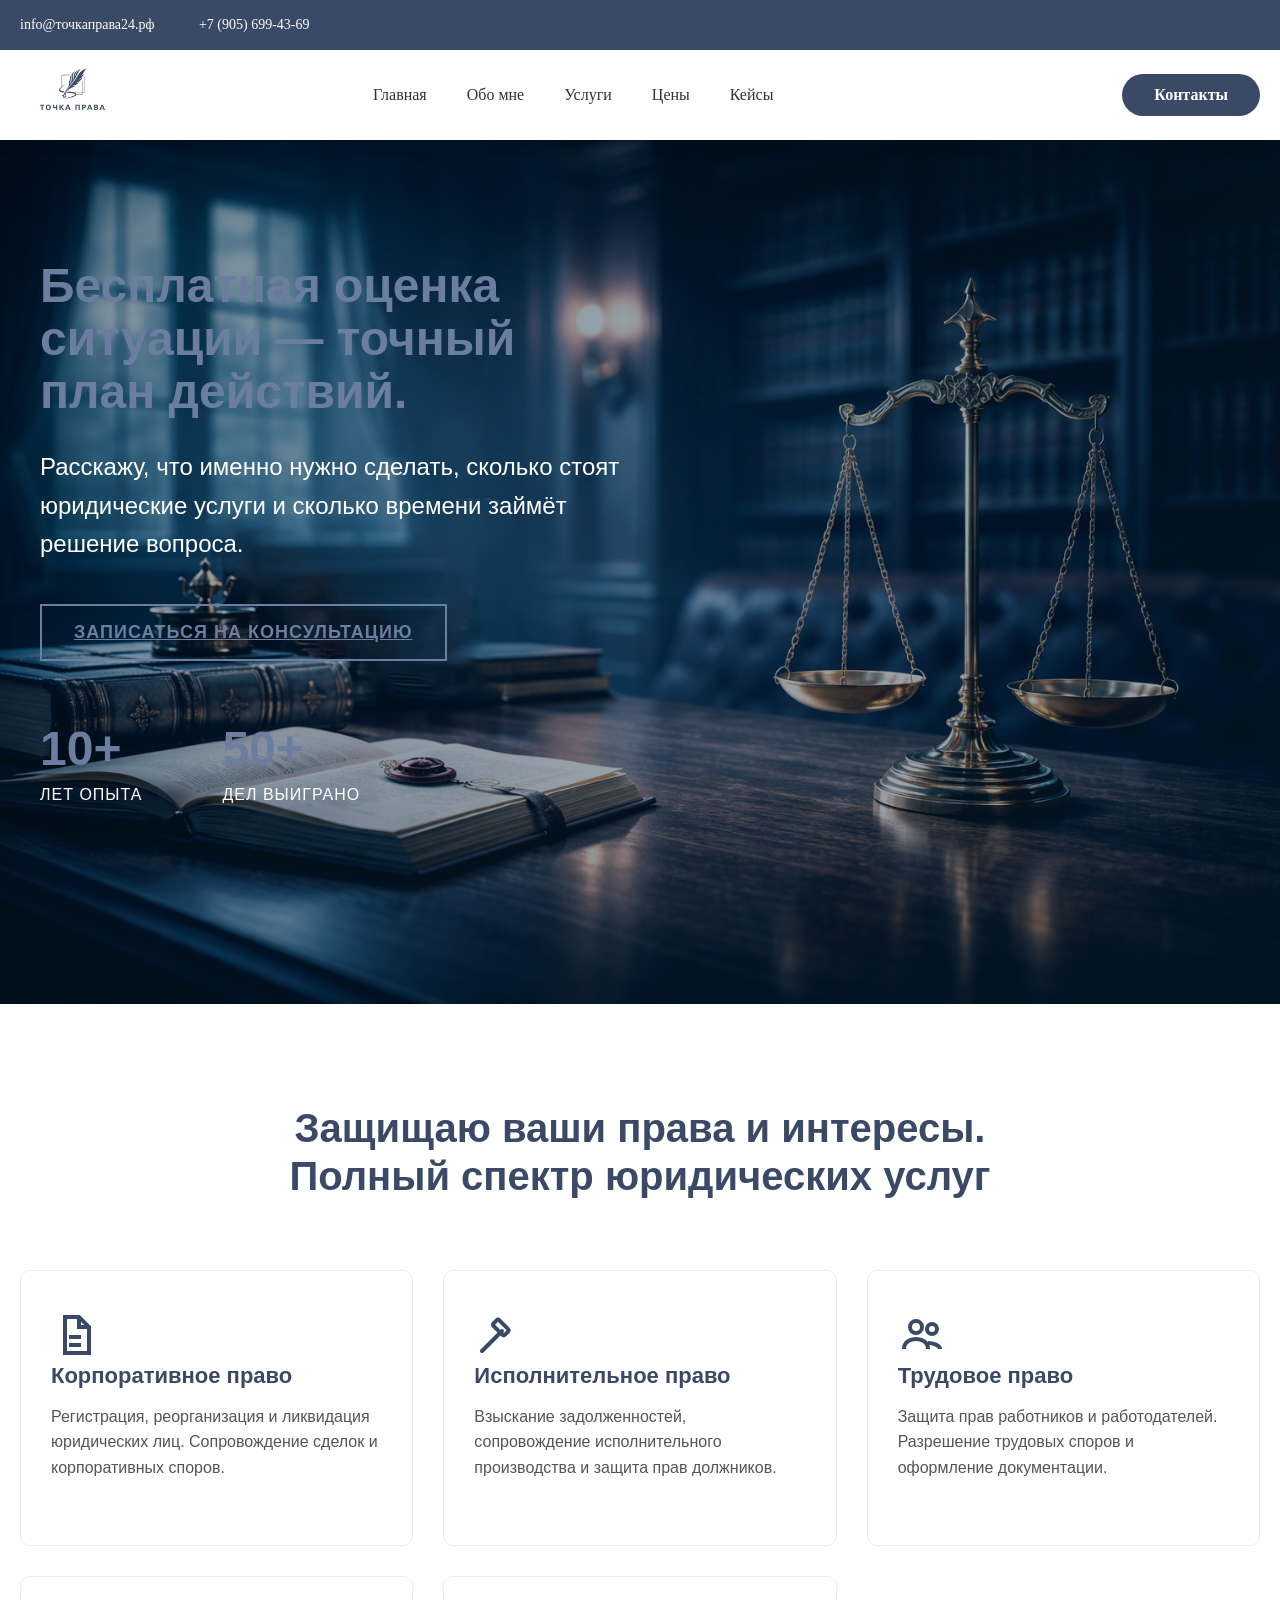
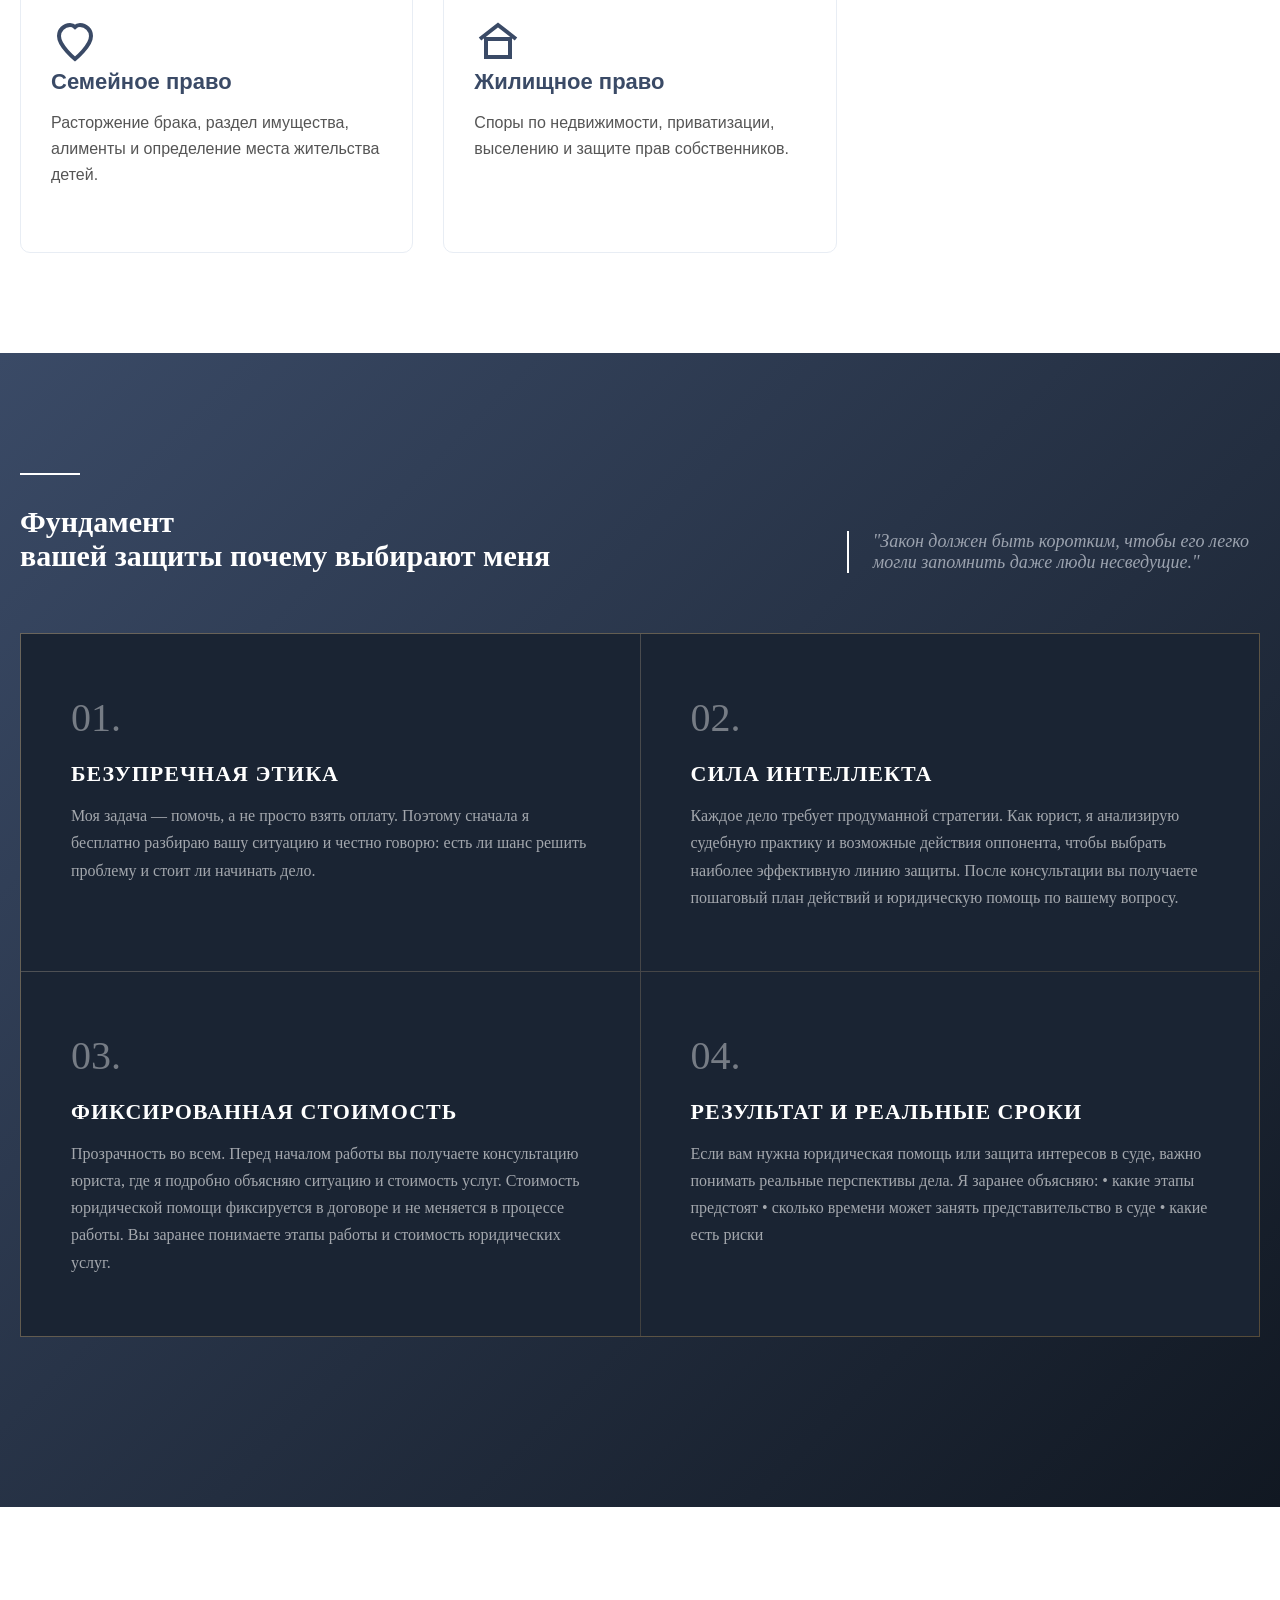
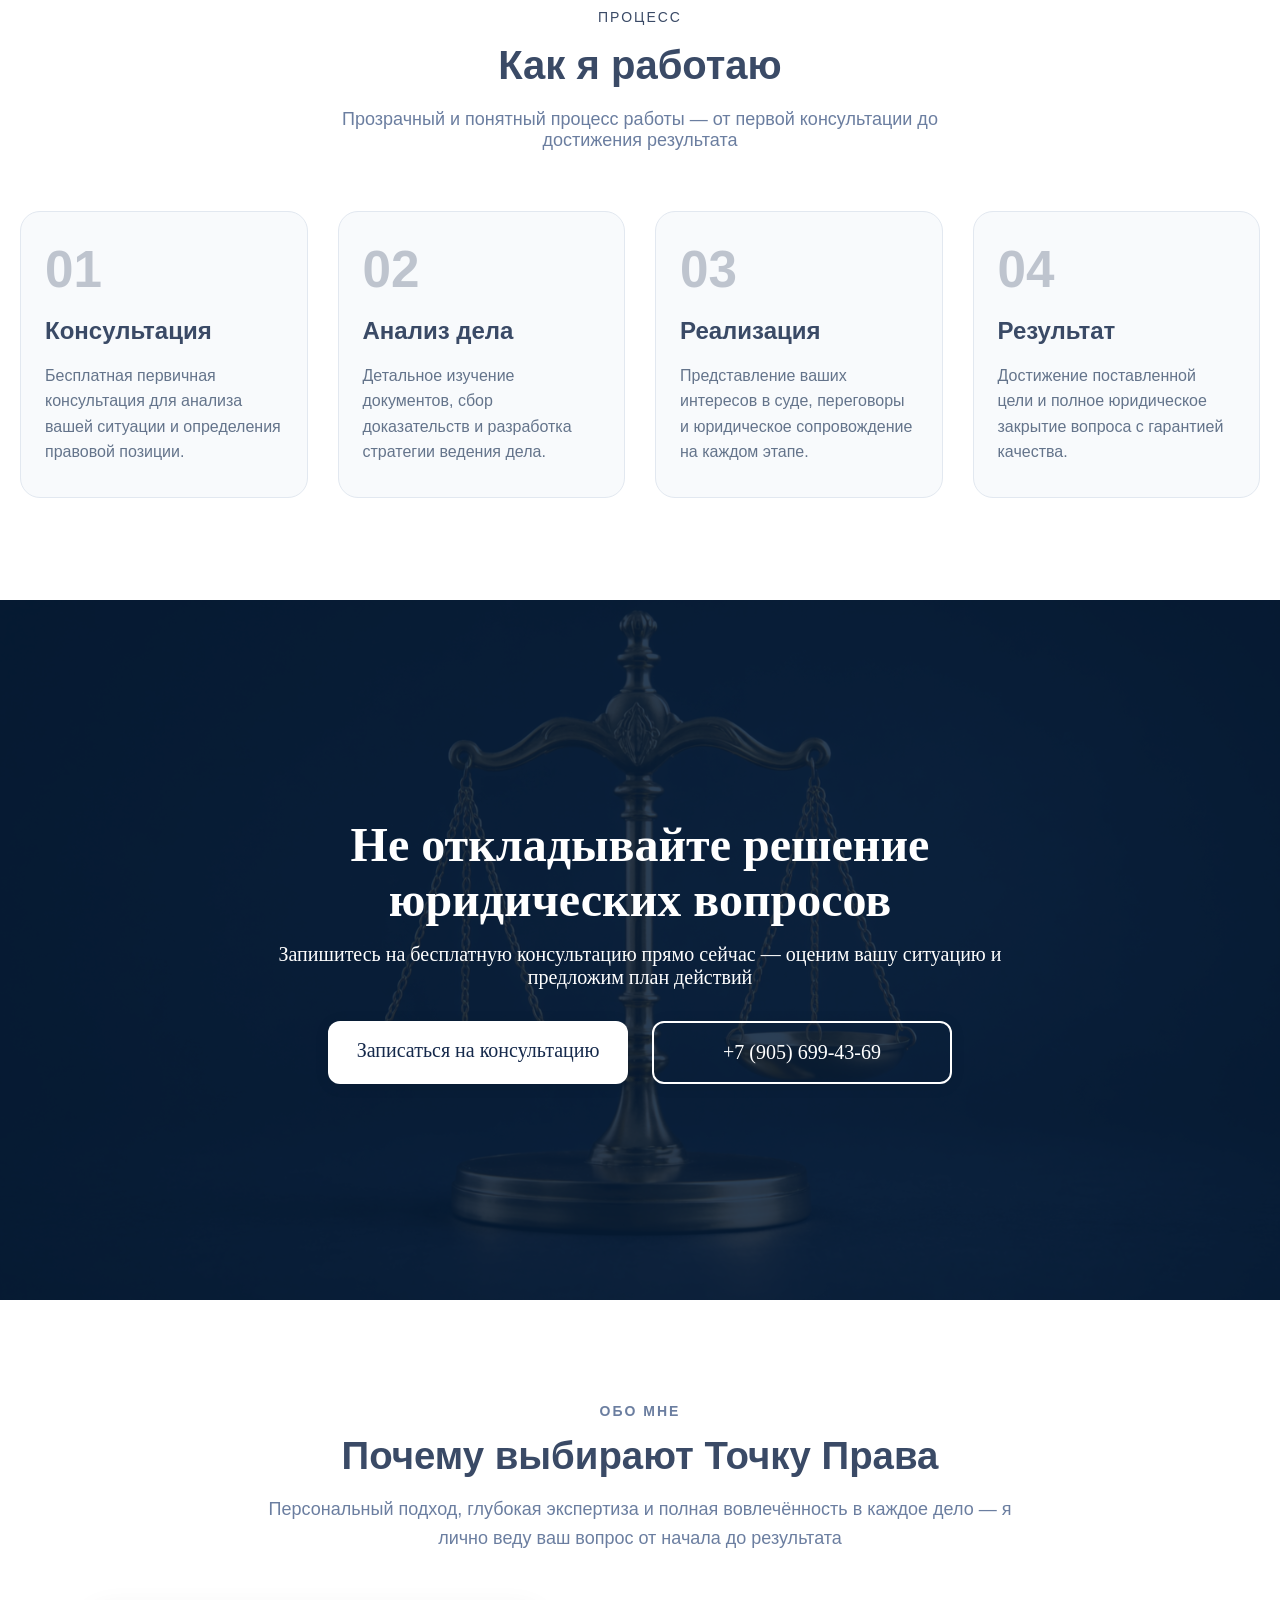
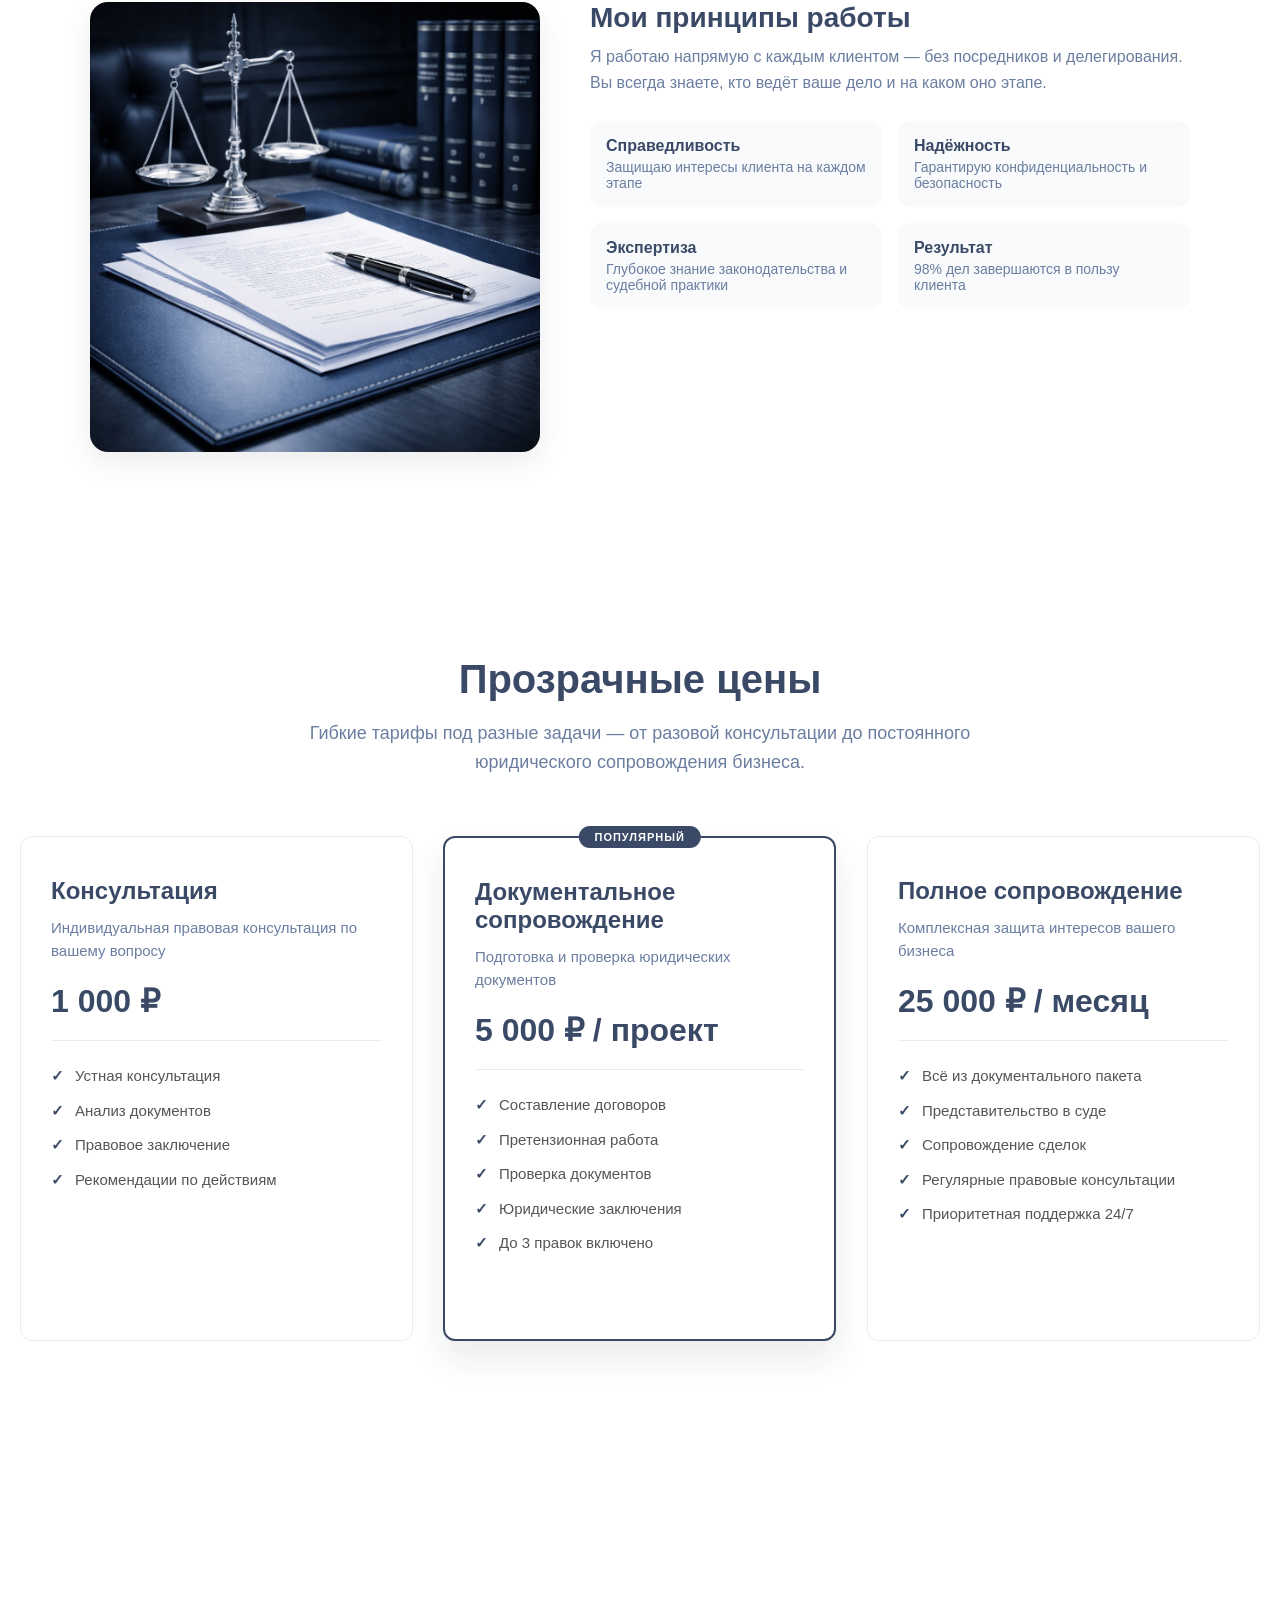
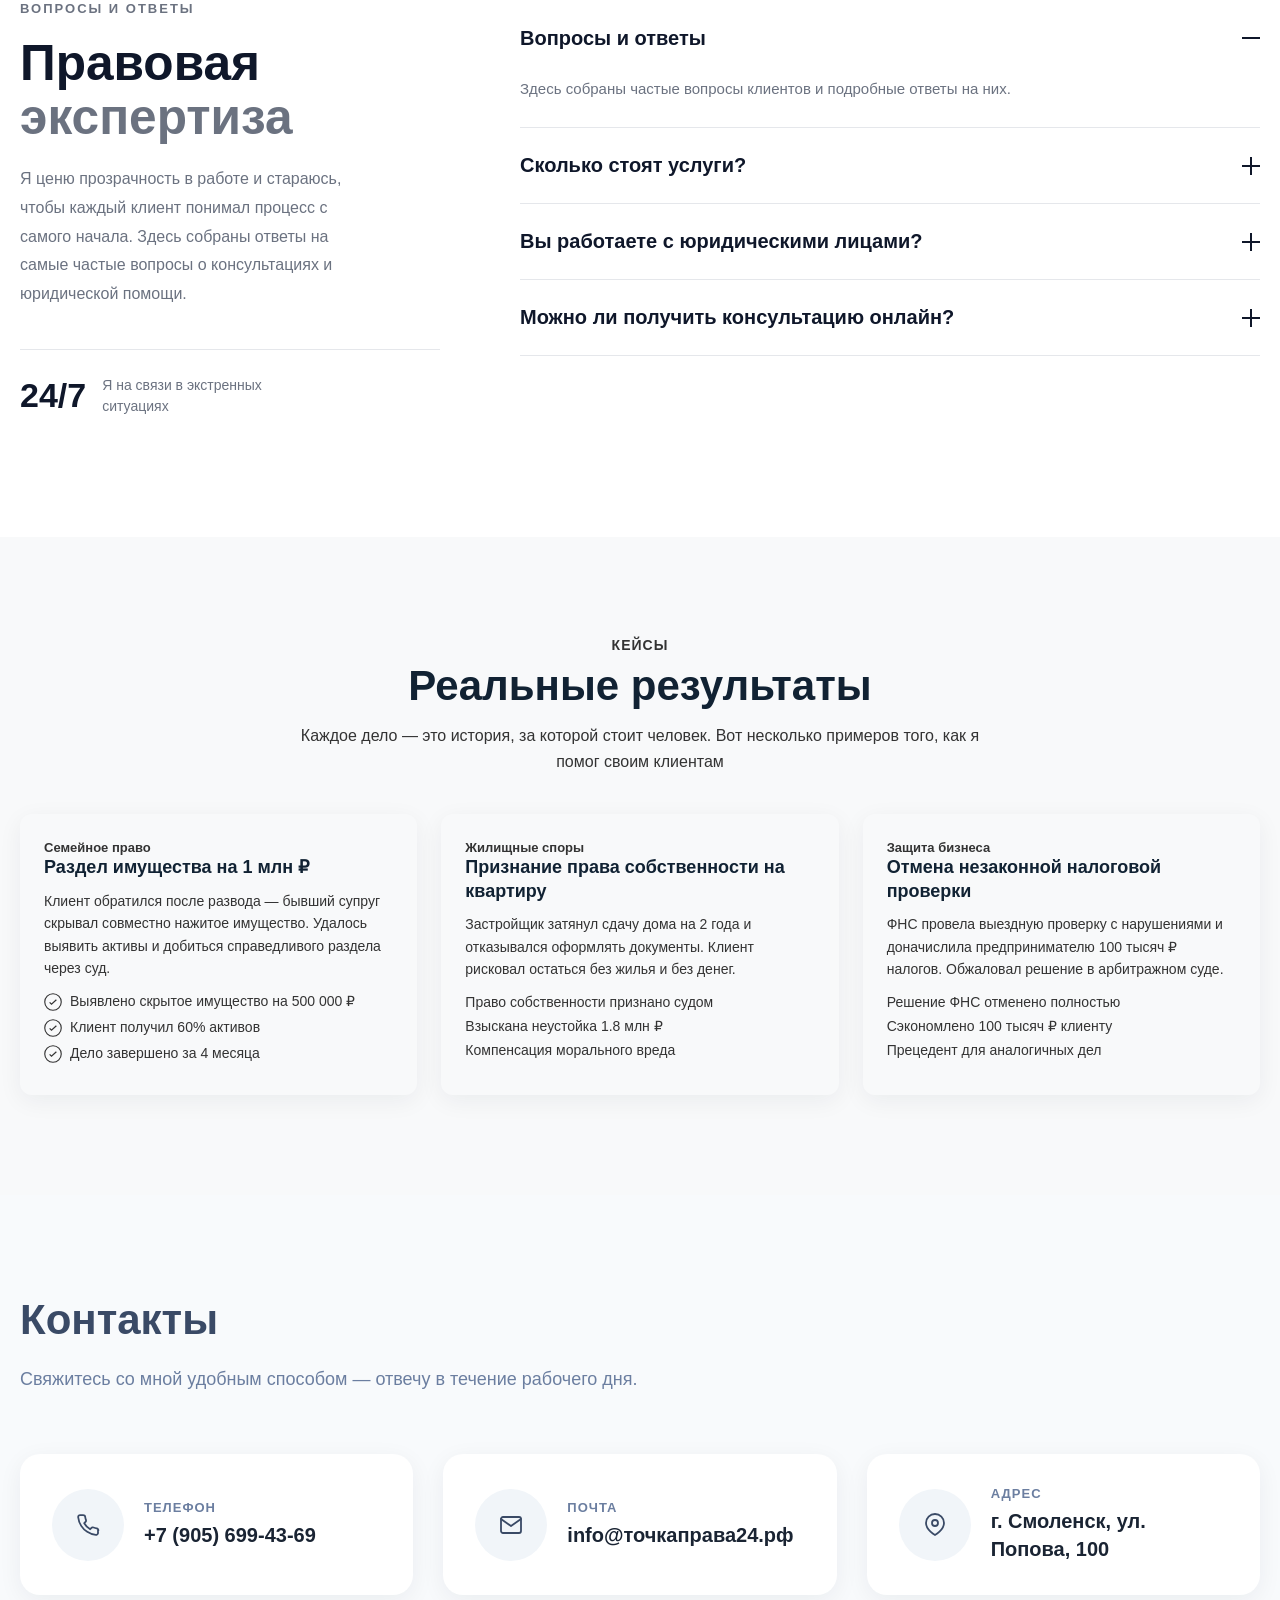
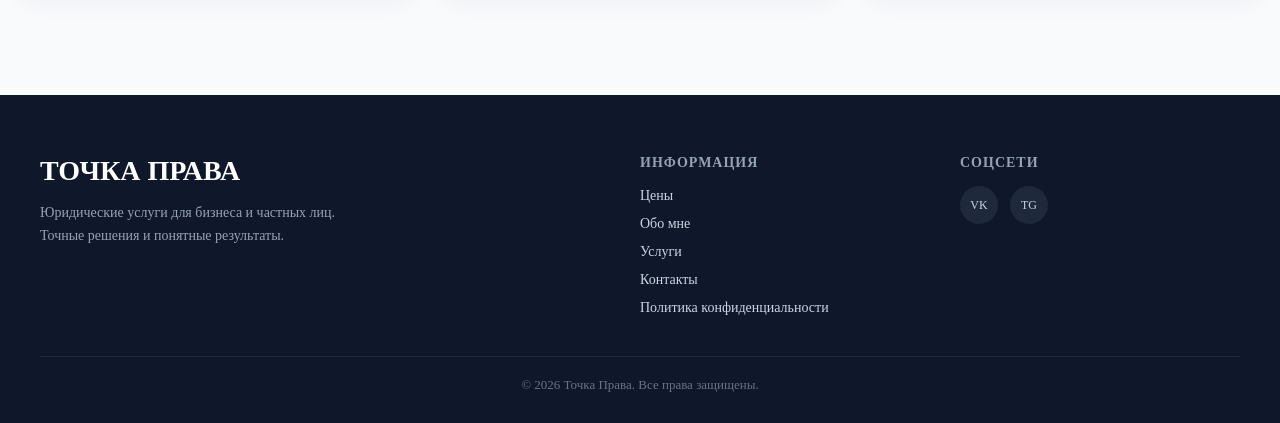
==== commit 05e3c0a0: "Update index.html" ====
--- a/index.html
+++ b/index.html
@@ -709,7 +709,7 @@
 
 						<div class="contacts__info">
 							<span class="contacts__label">Почта</span>
-								<a href="mailto:info@точкаправа24.рф" class="contacts__value">slava.chad@rambler.ru</a>
+								<a href="mailto:info@точкаправа24.рф" class="contacts__value">info@точкаправа24.рф</a>
 
 						</div>
 					</div>
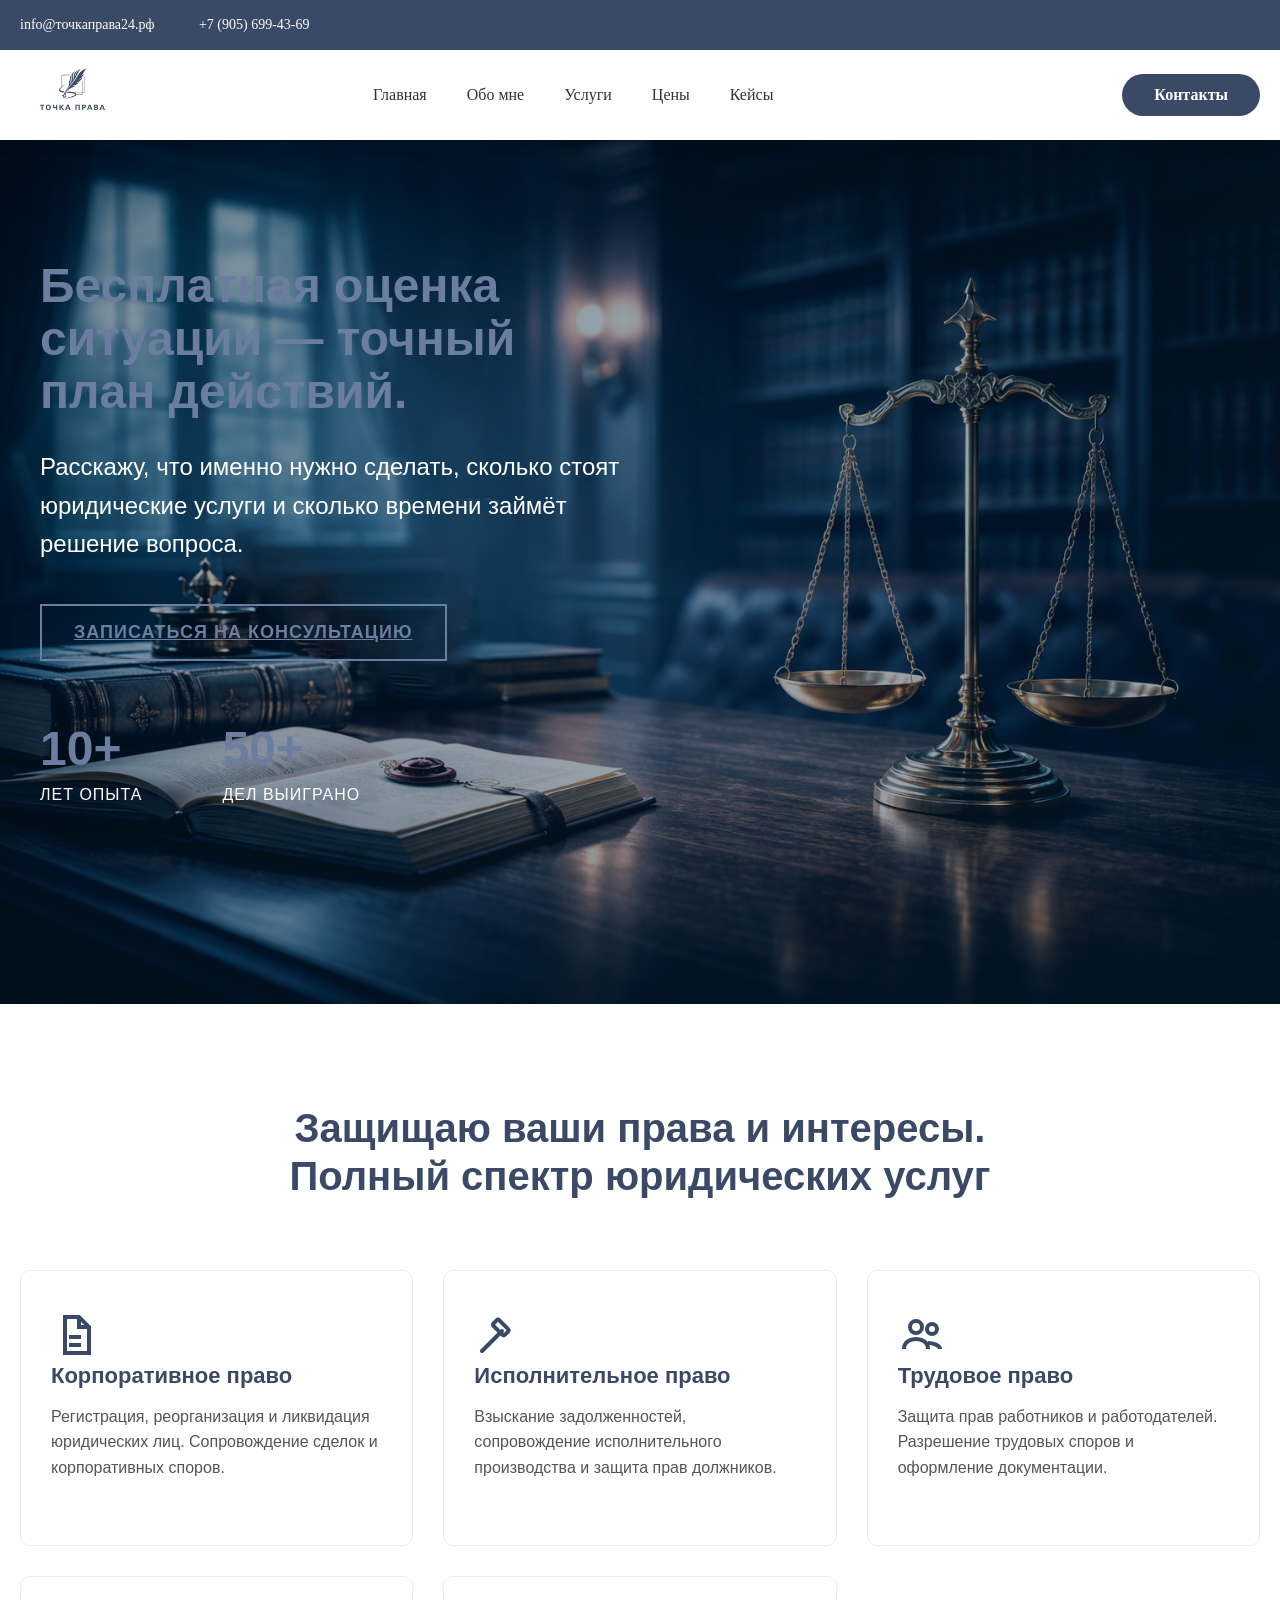
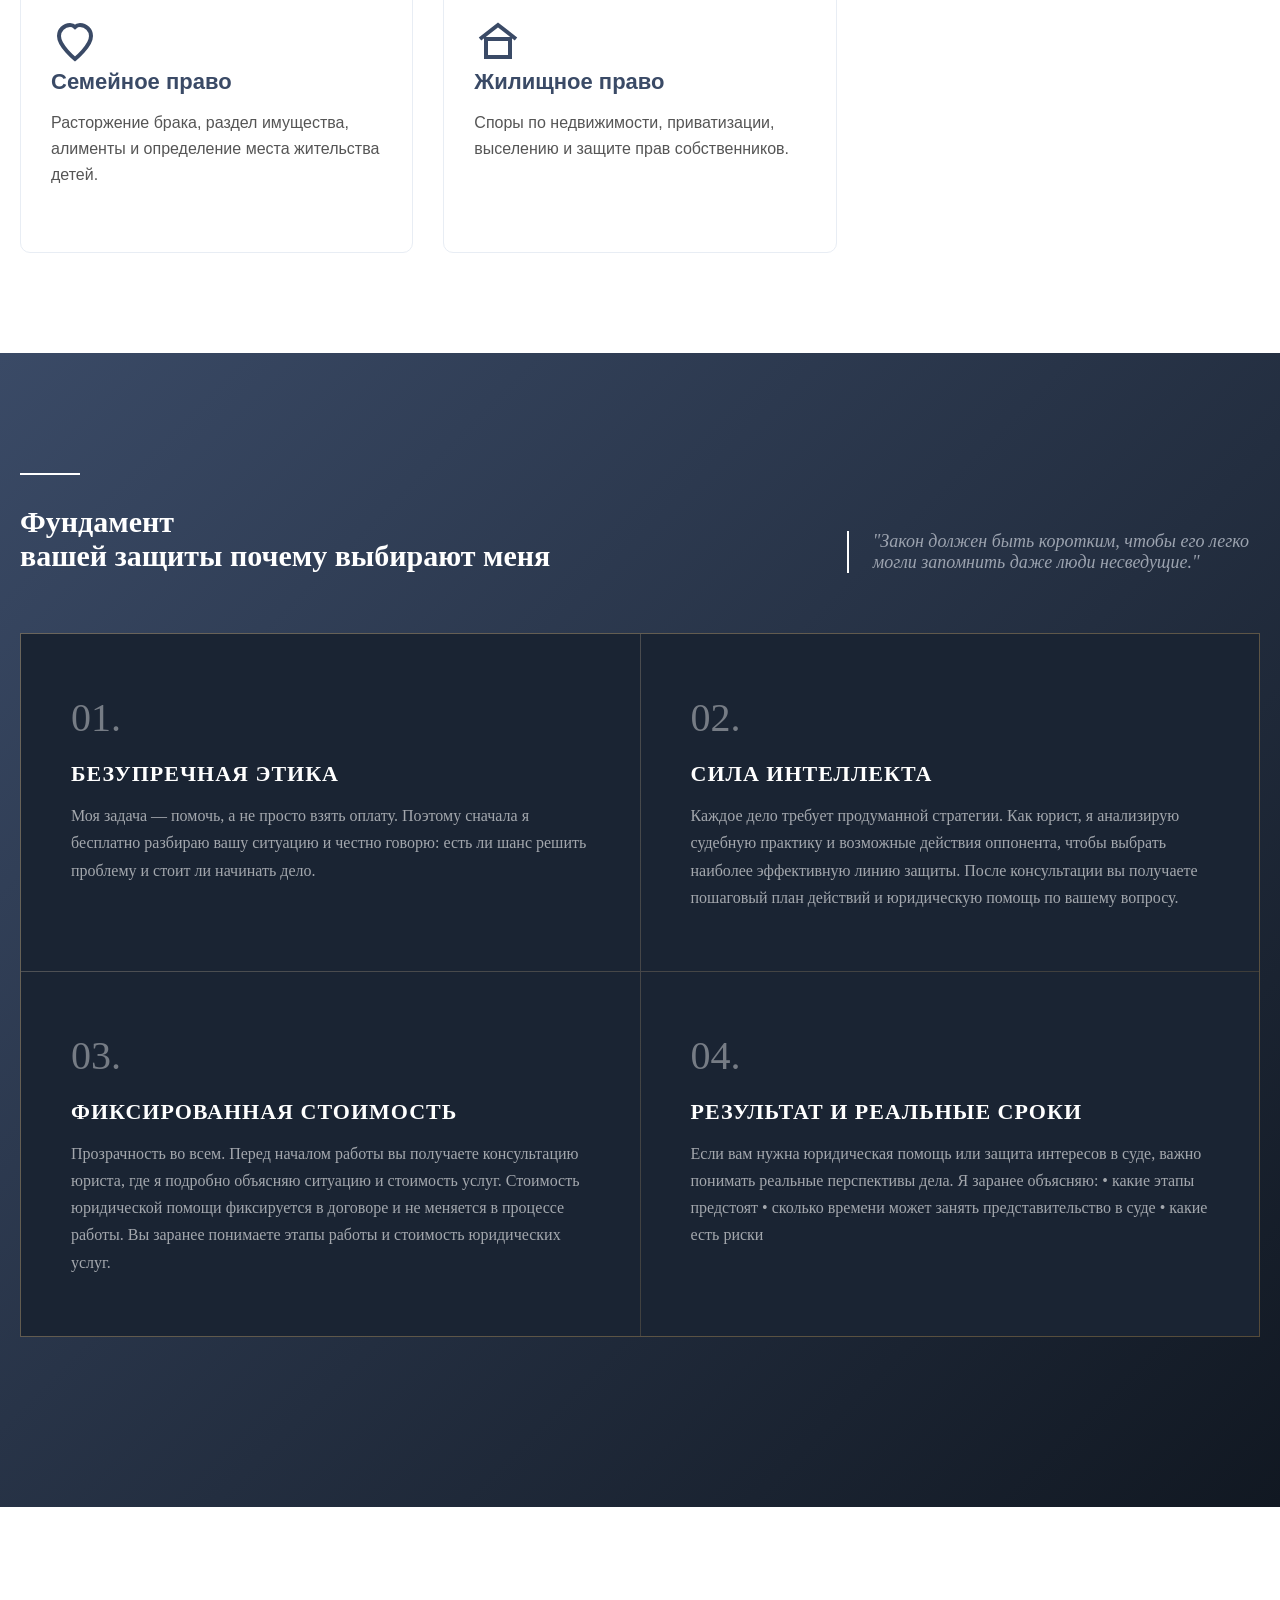
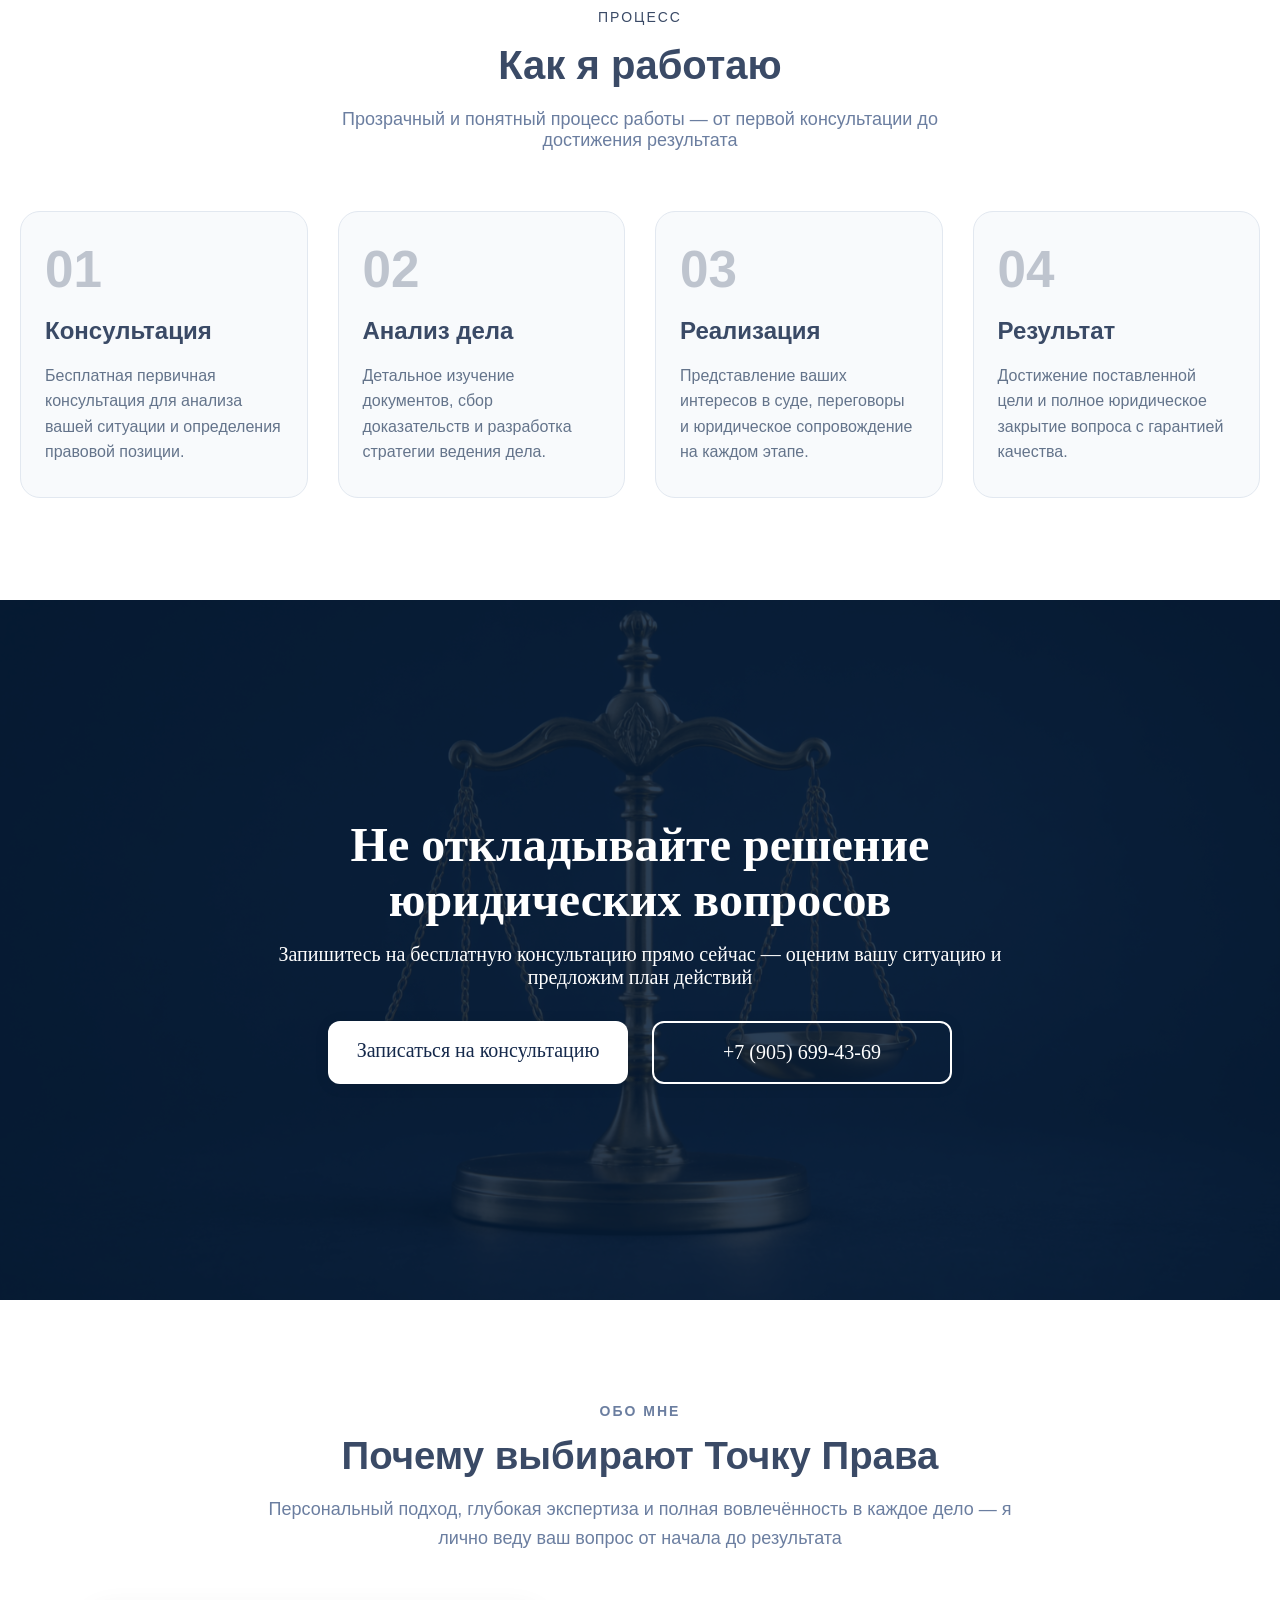
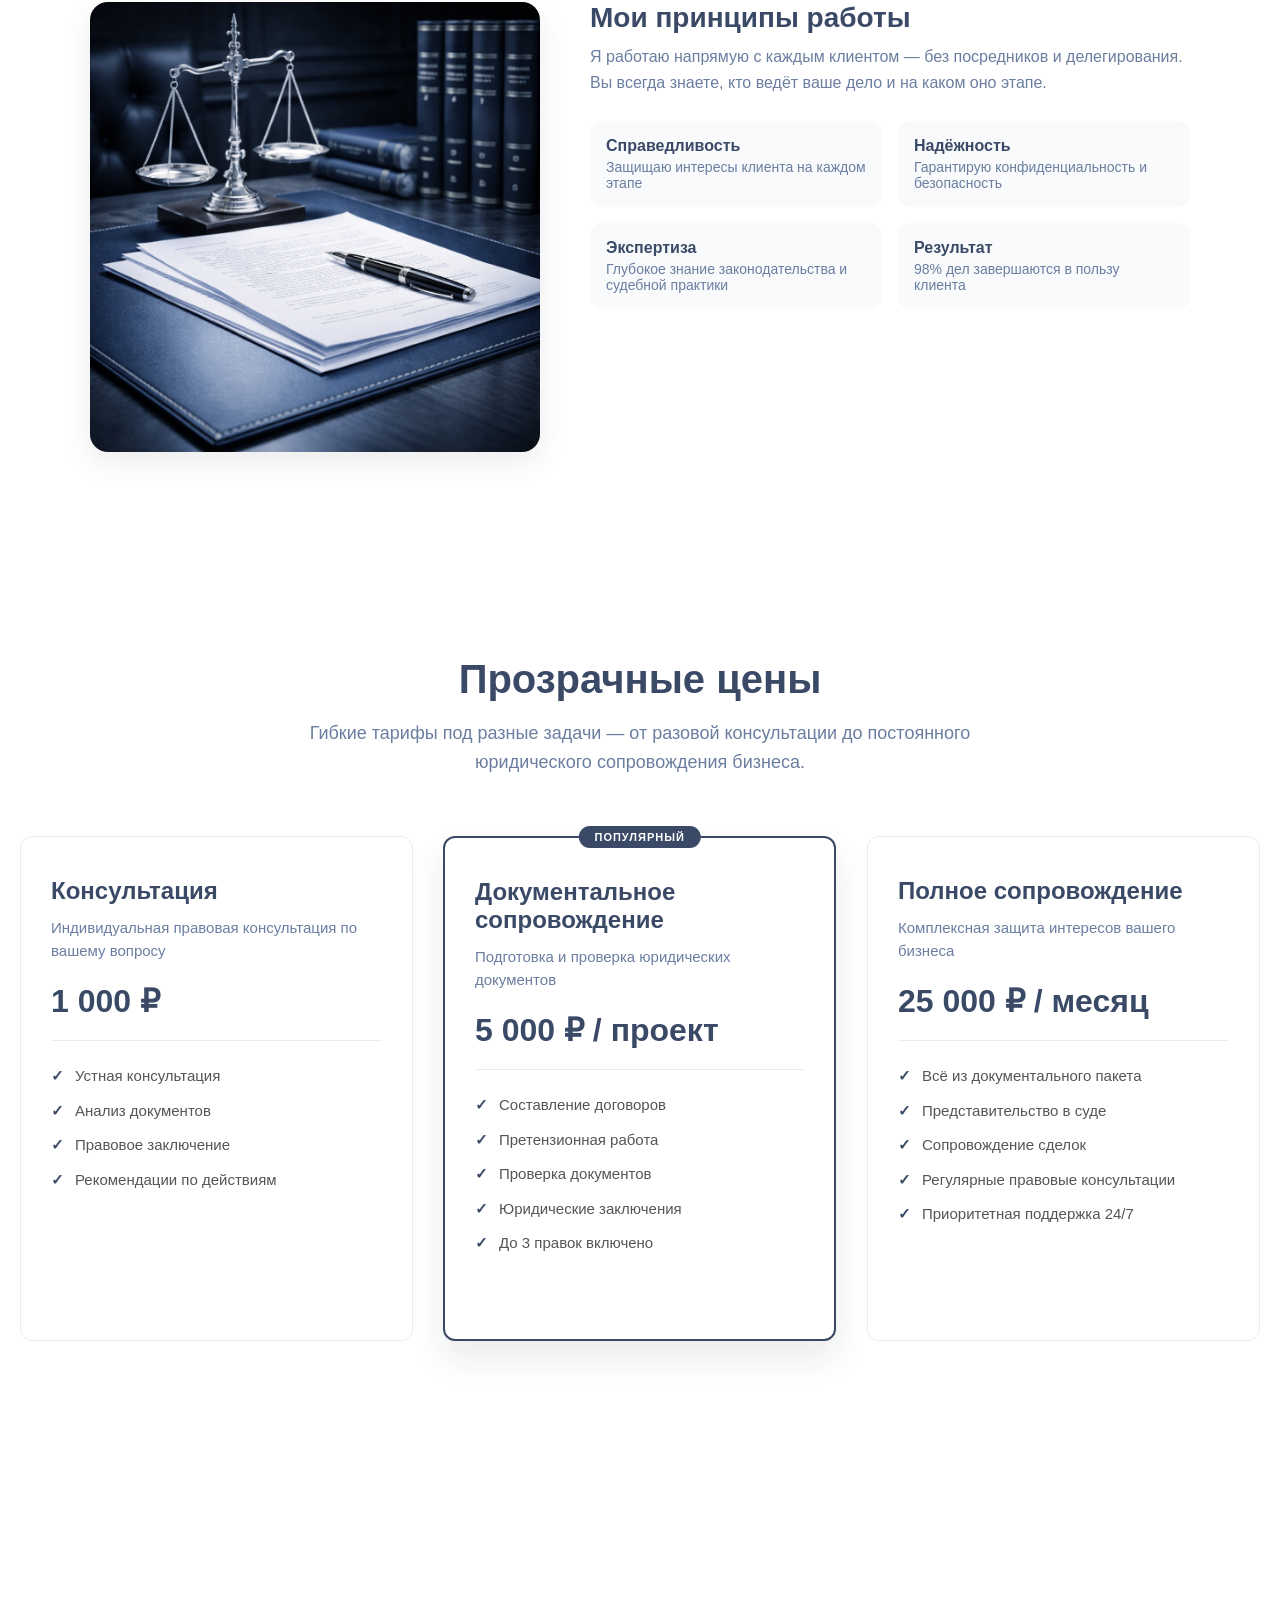
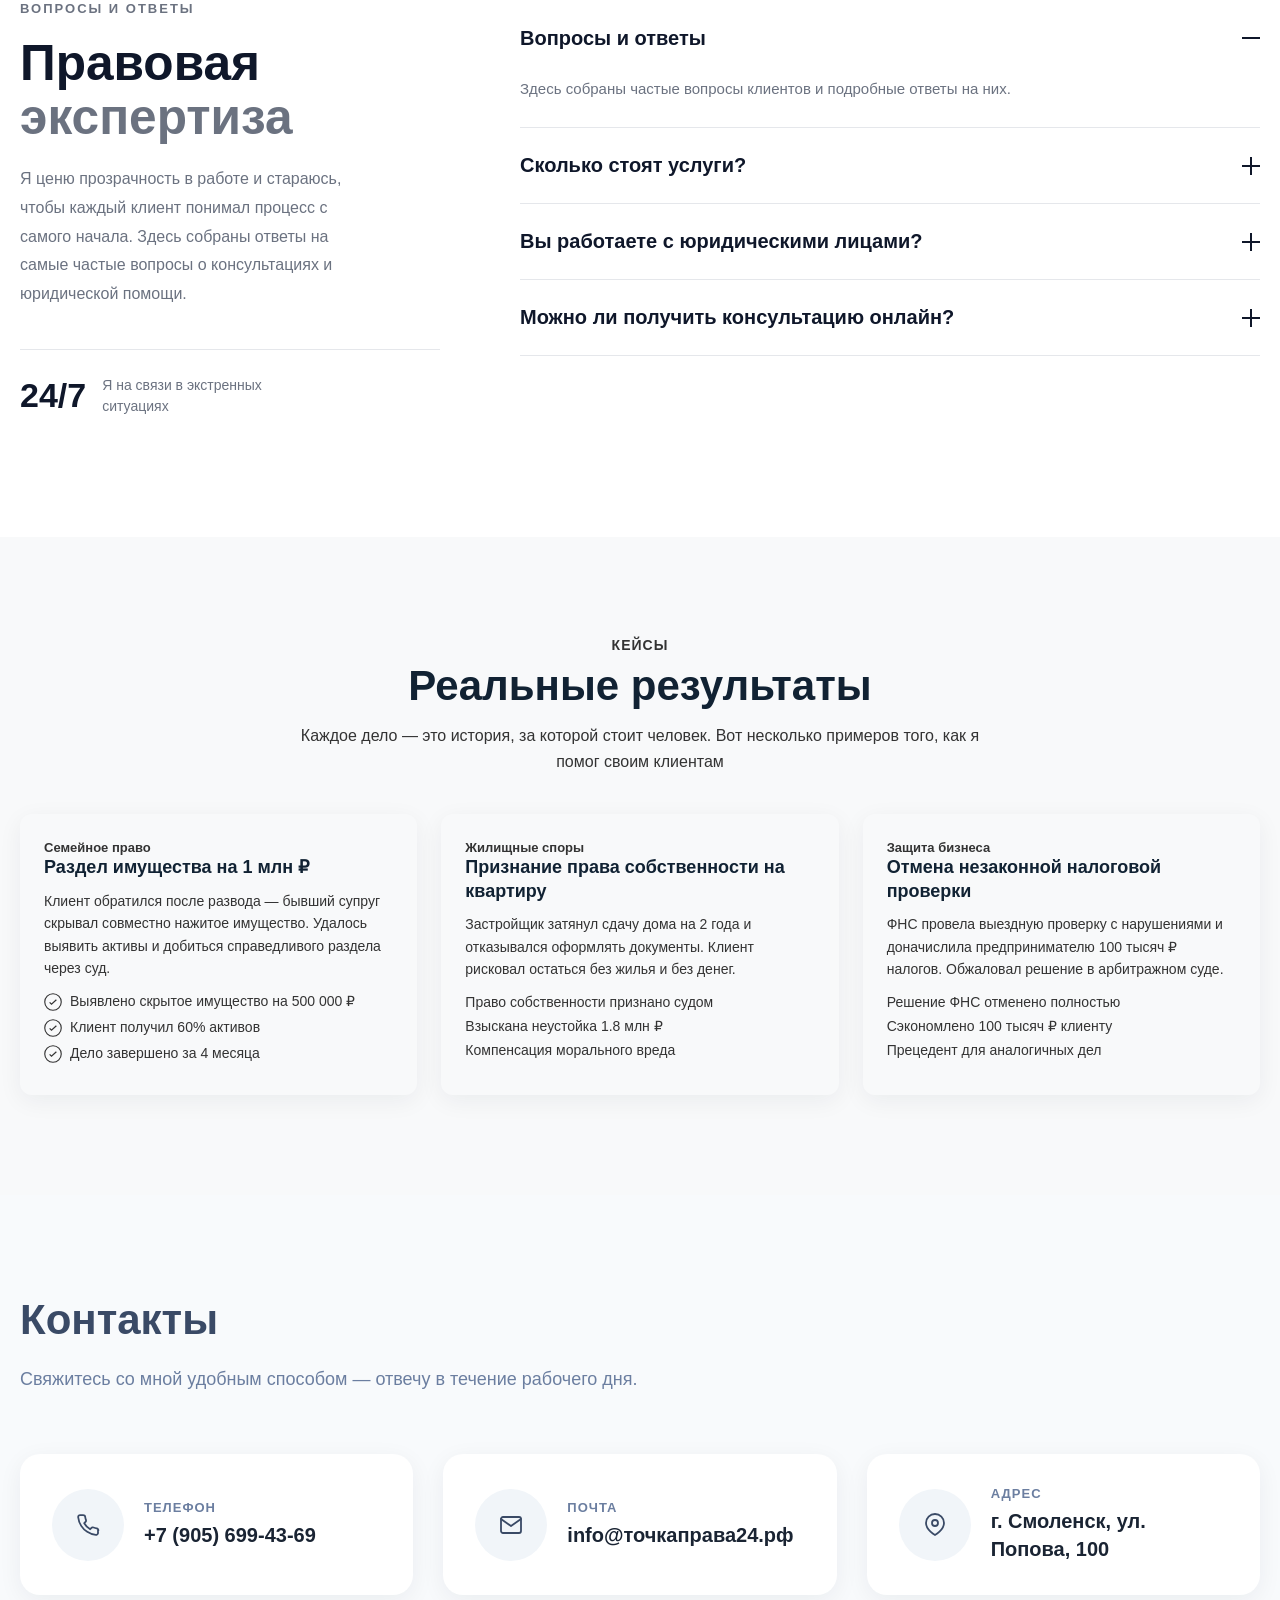
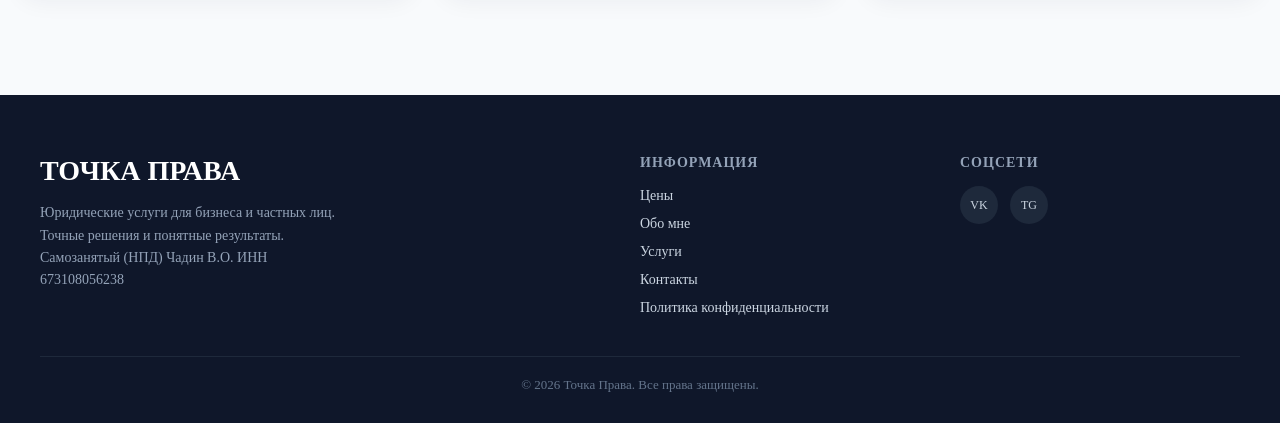
==== commit 8a247727: "Update index.html" ====
--- a/index.html
+++ b/index.html
@@ -1127,7 +1127,10 @@
 						<a href="#" class="footer__logo">ТОЧКА ПРАВА</a>
 						<p class="footer__tagline">
 							Юридические услуги для бизнеса и частных лиц.<br>
-							Точные решения и понятные результаты.
+							Точные решения и понятные результаты. <br>
+							Самозанятый (НПД)
+							Чадин В.О.
+							ИНН 673108056238
 						</p>
 					</div>
 
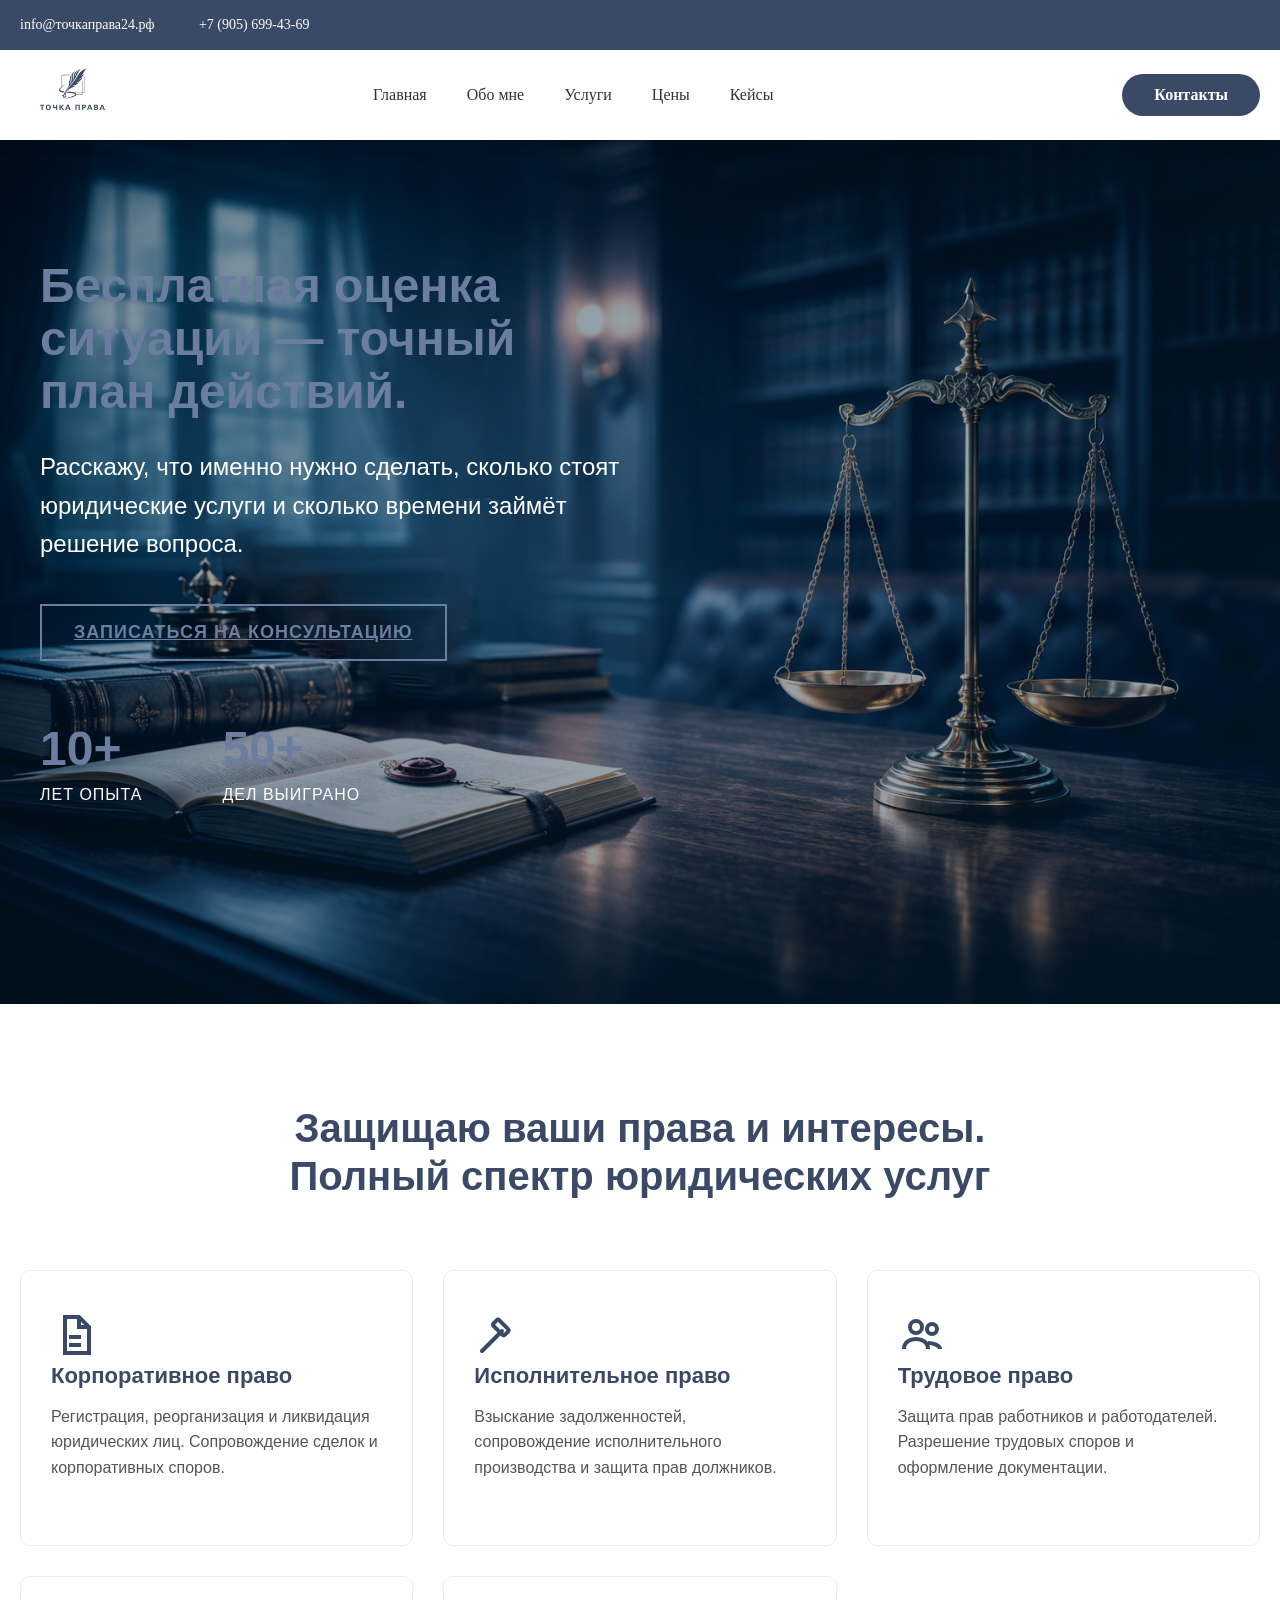
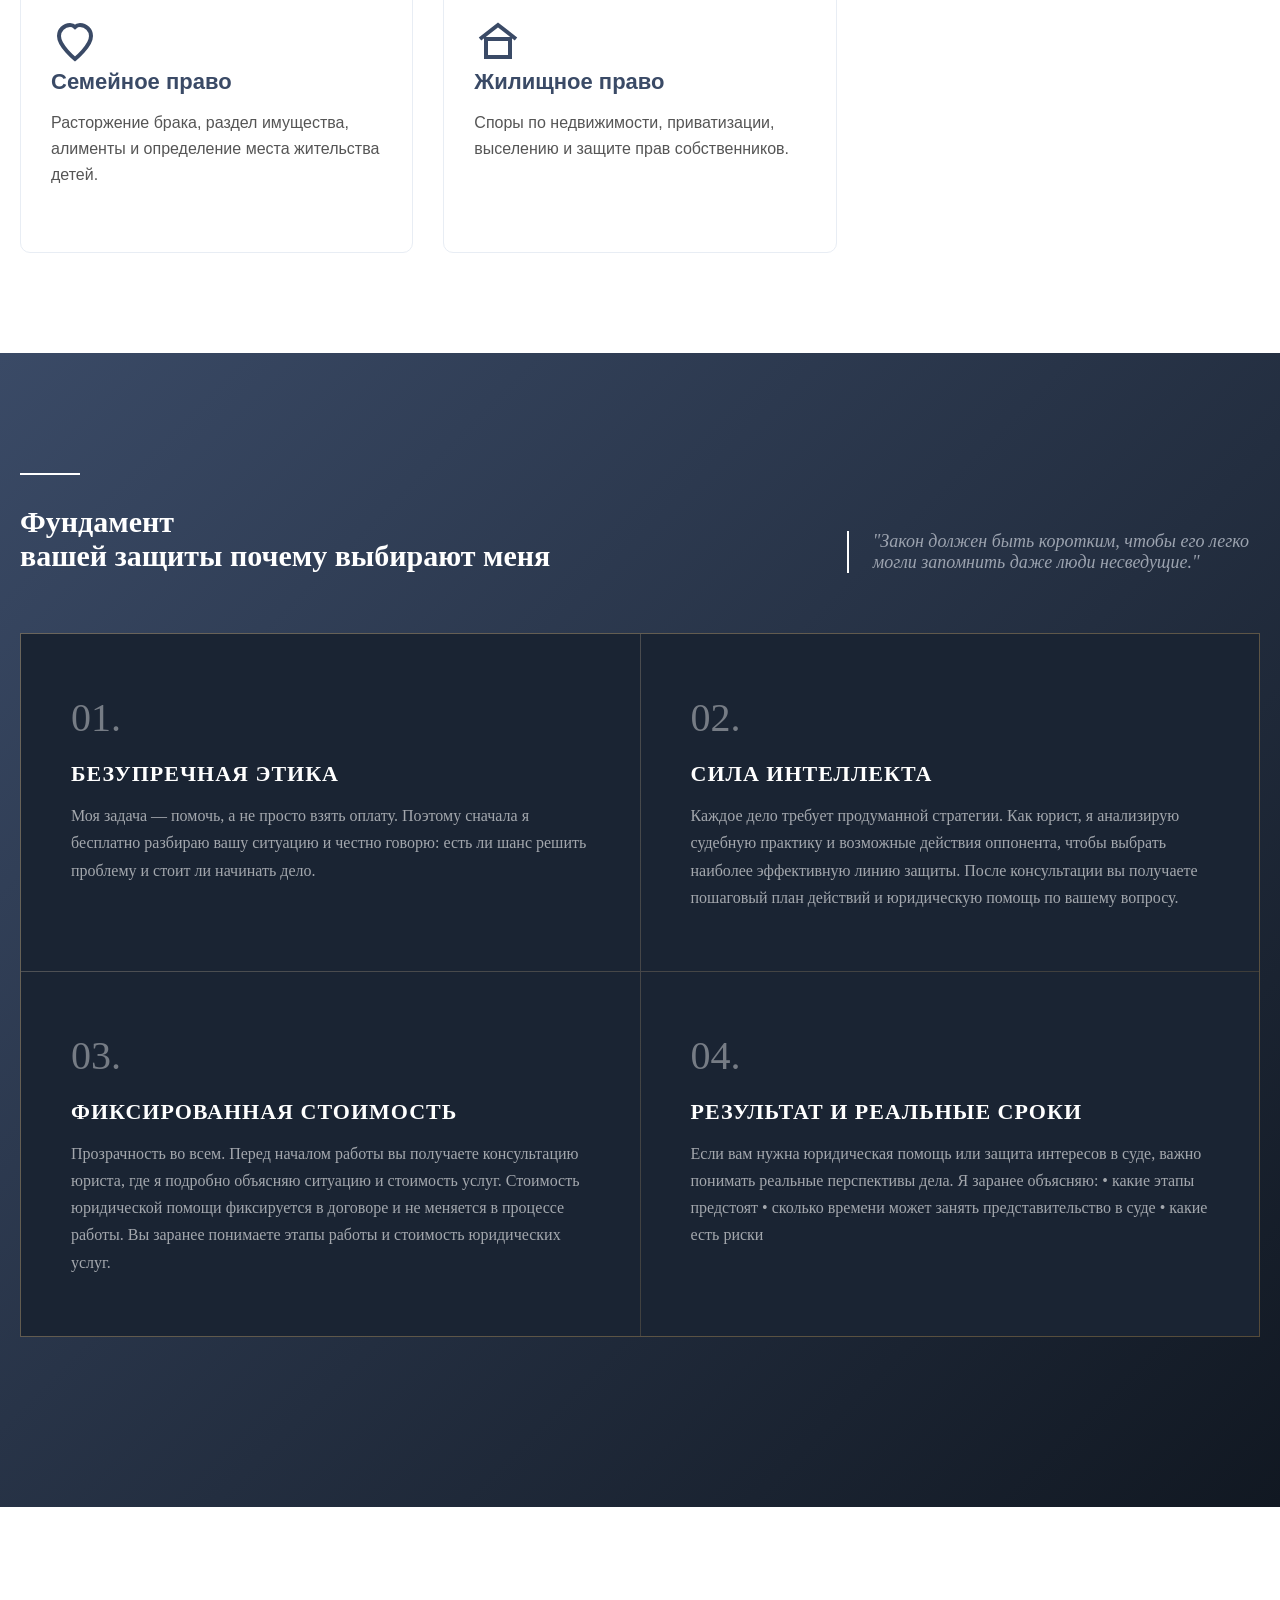
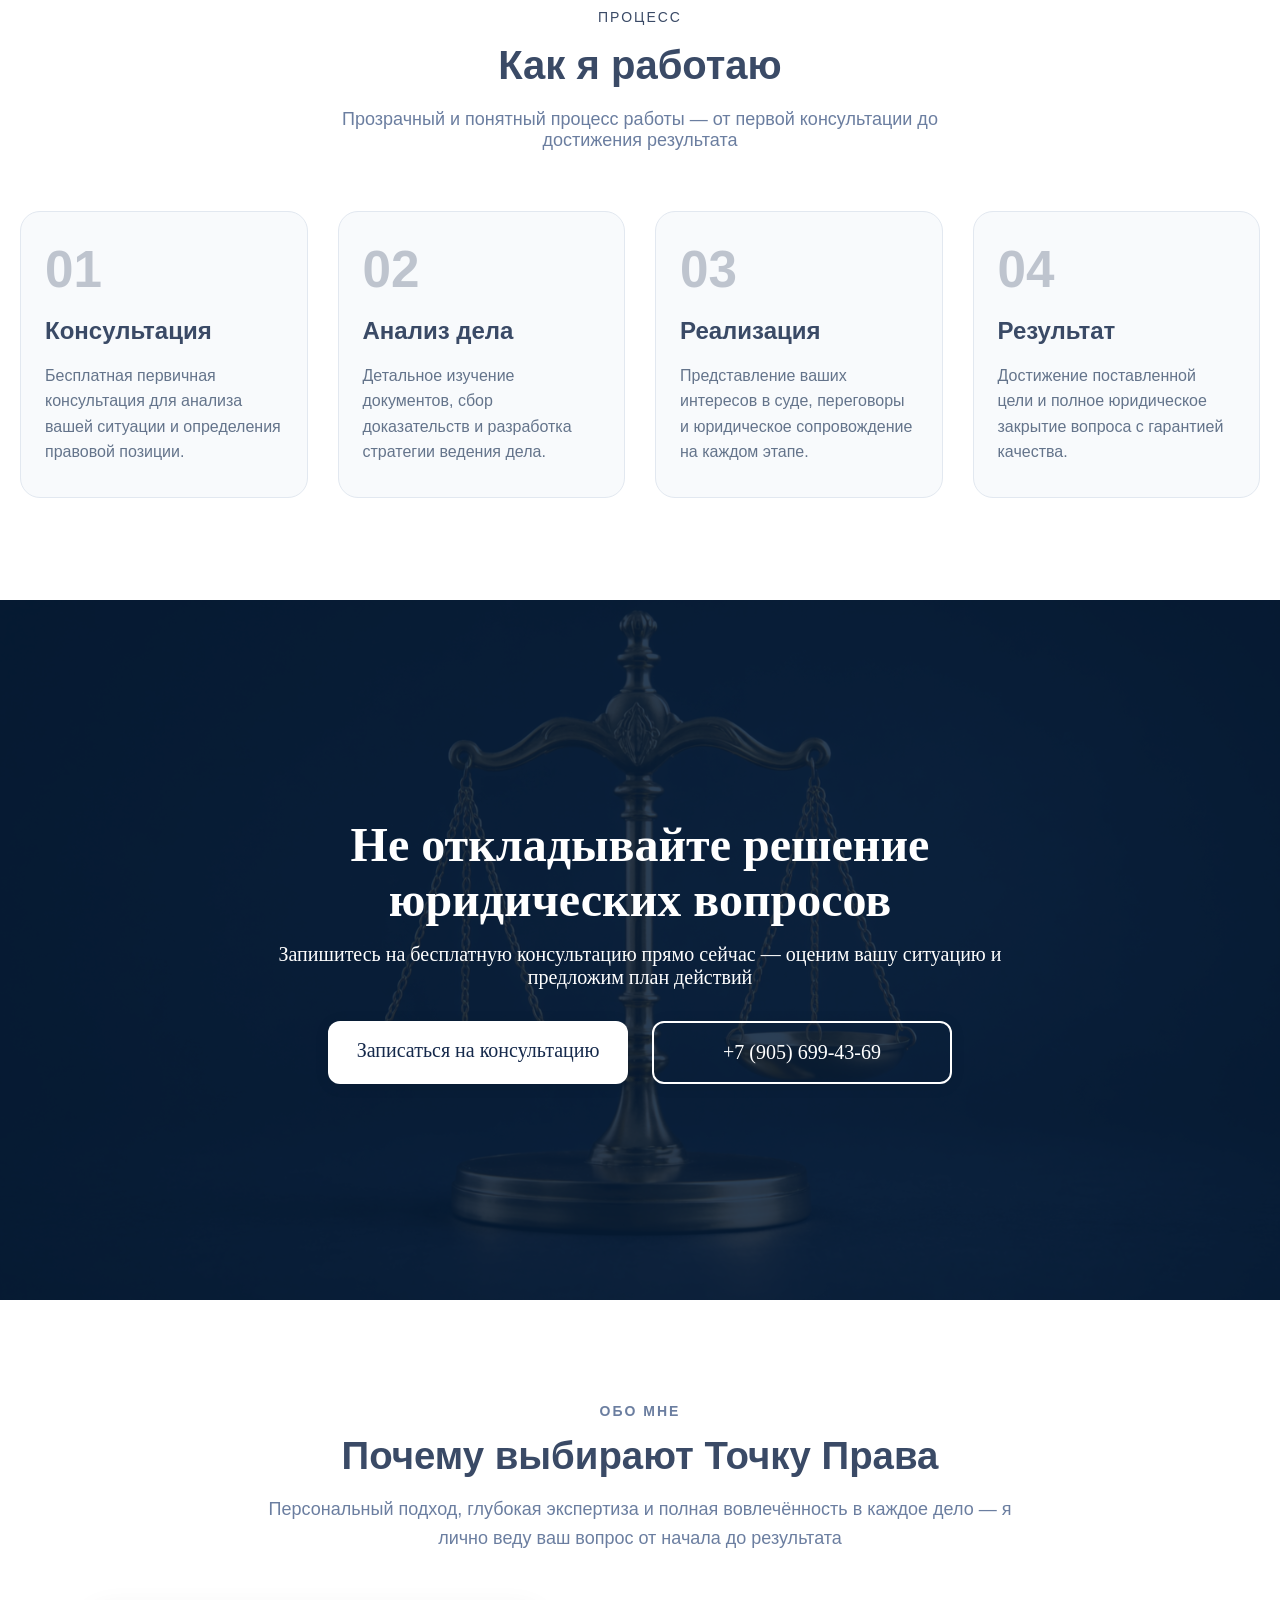
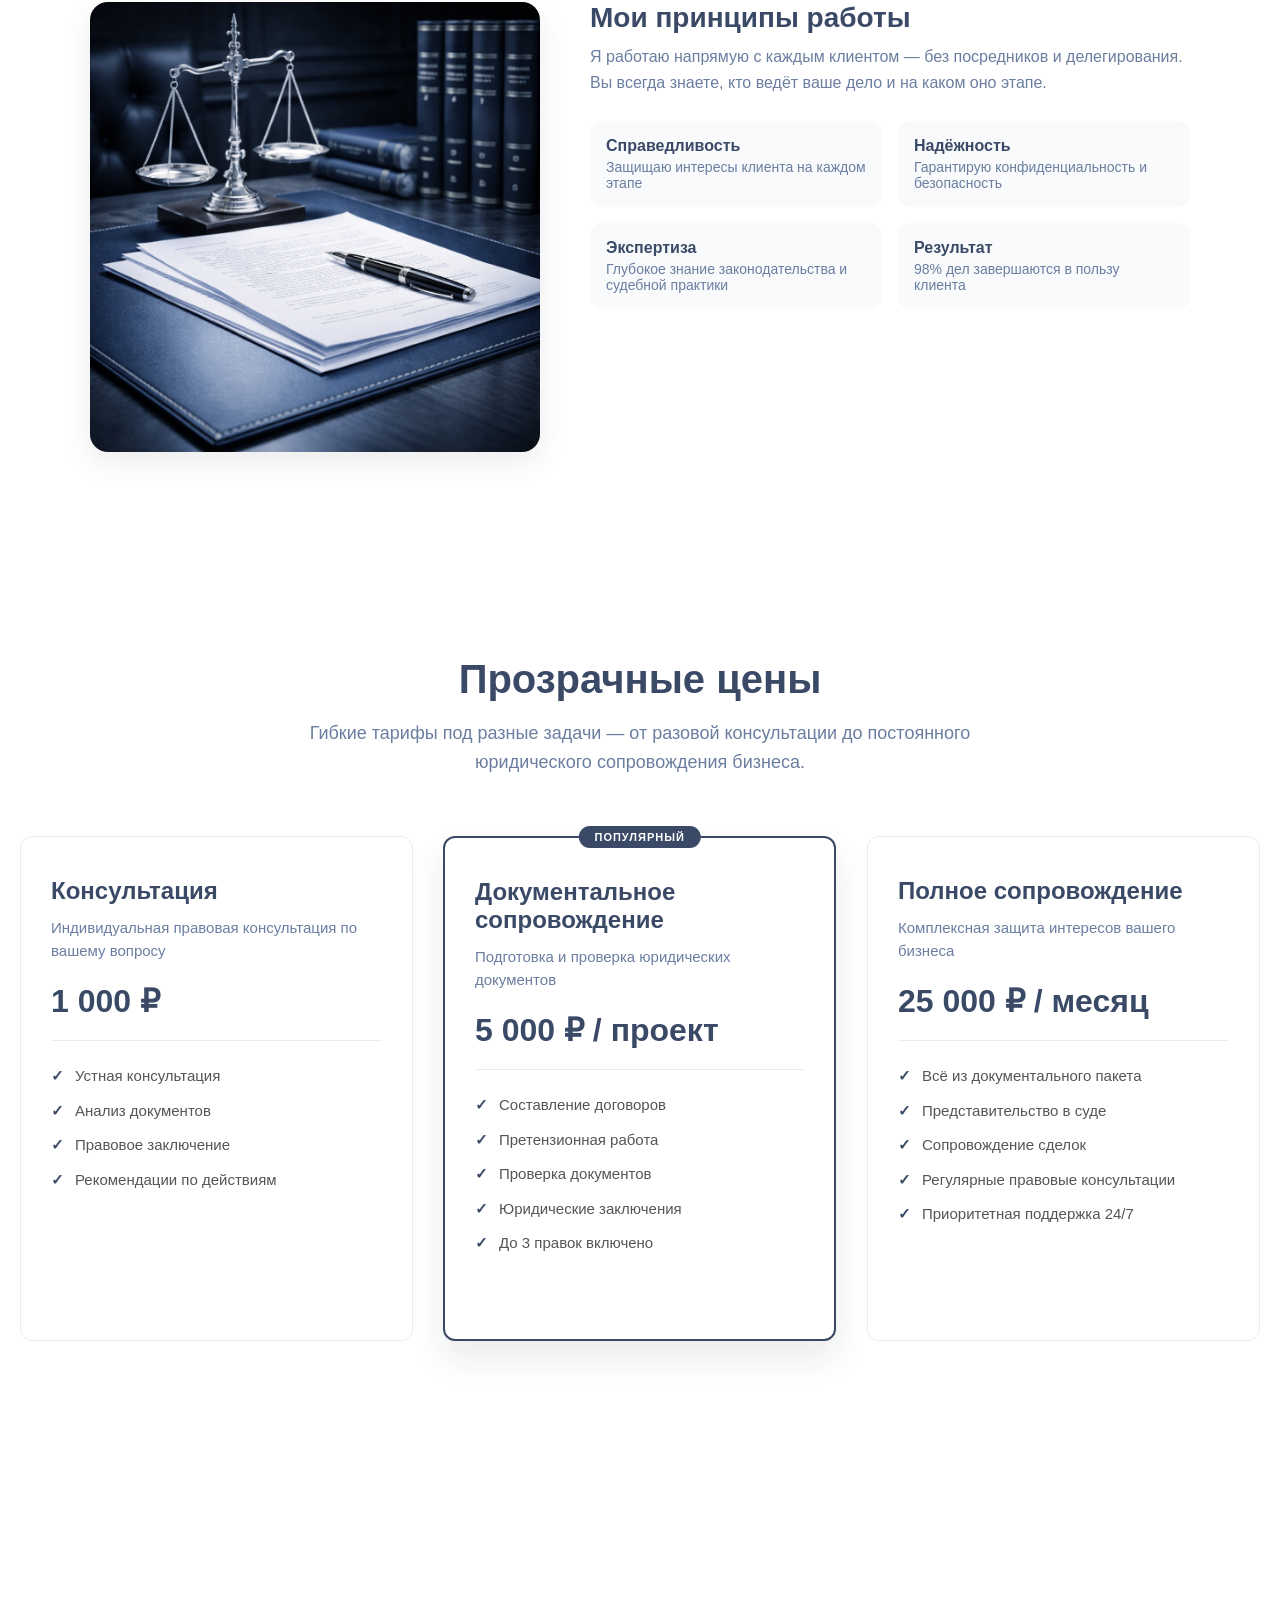
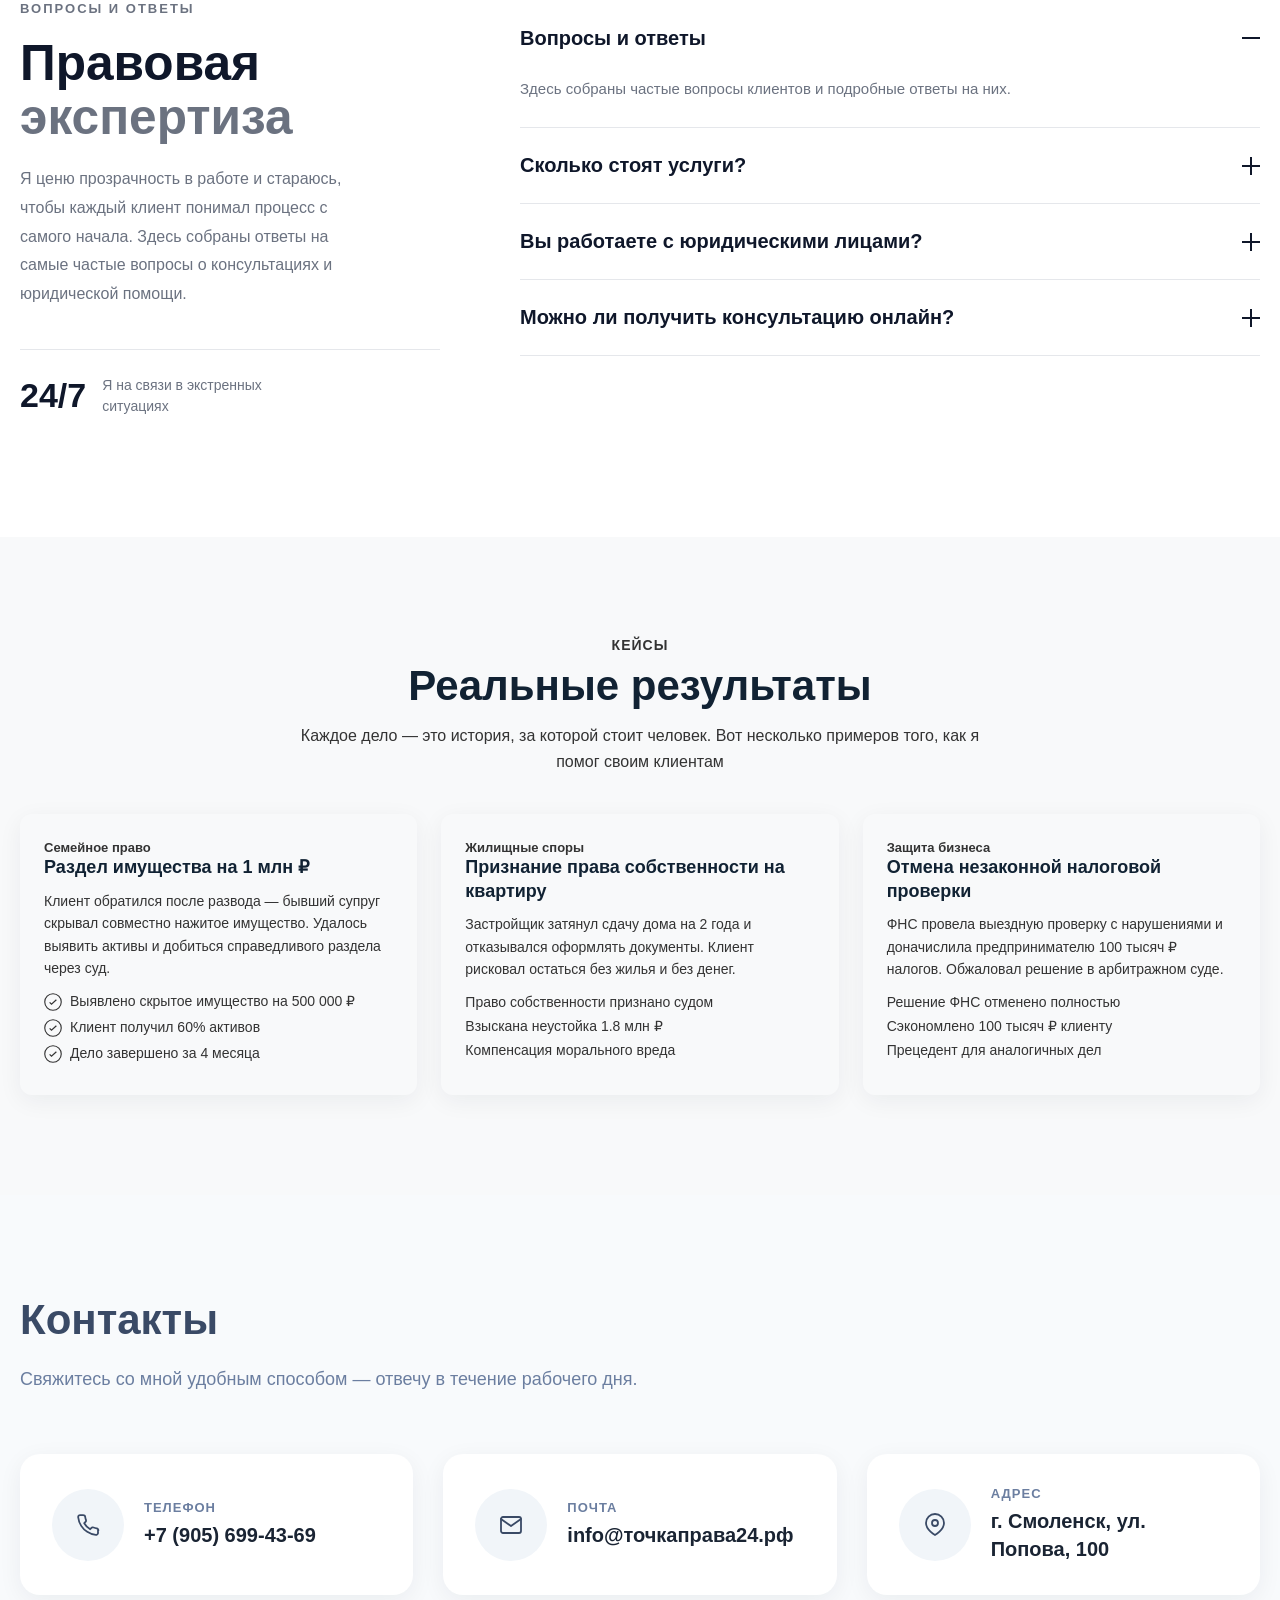
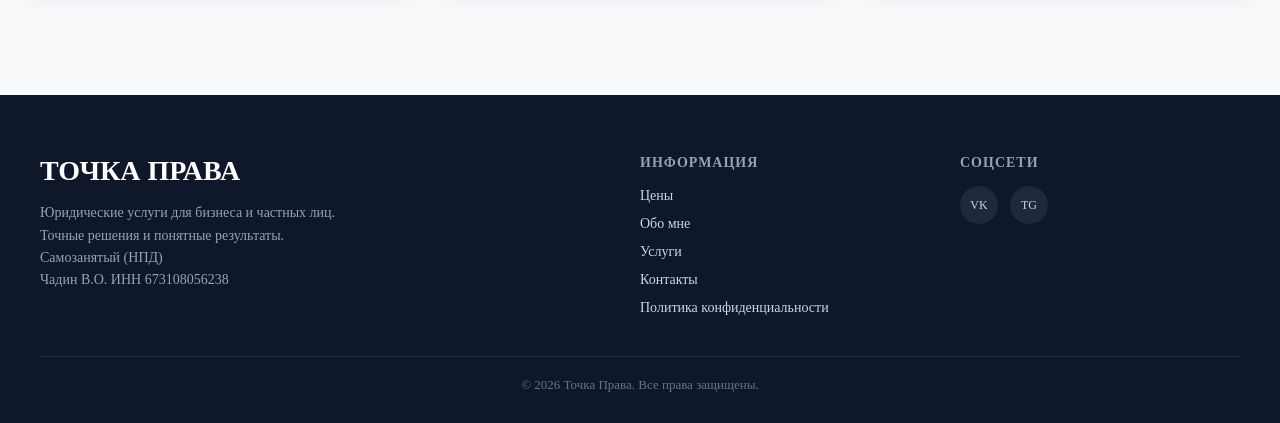
==== commit 8a9852a7: "Update index.html" ====
--- a/index.html
+++ b/index.html
@@ -1128,7 +1128,7 @@
 						<p class="footer__tagline">
 							Юридические услуги для бизнеса и частных лиц.<br>
 							Точные решения и понятные результаты. <br>
-							Самозанятый (НПД)
+							Самозанятый (НПД) <br>
 							Чадин В.О.
 							ИНН 673108056238
 						</p>
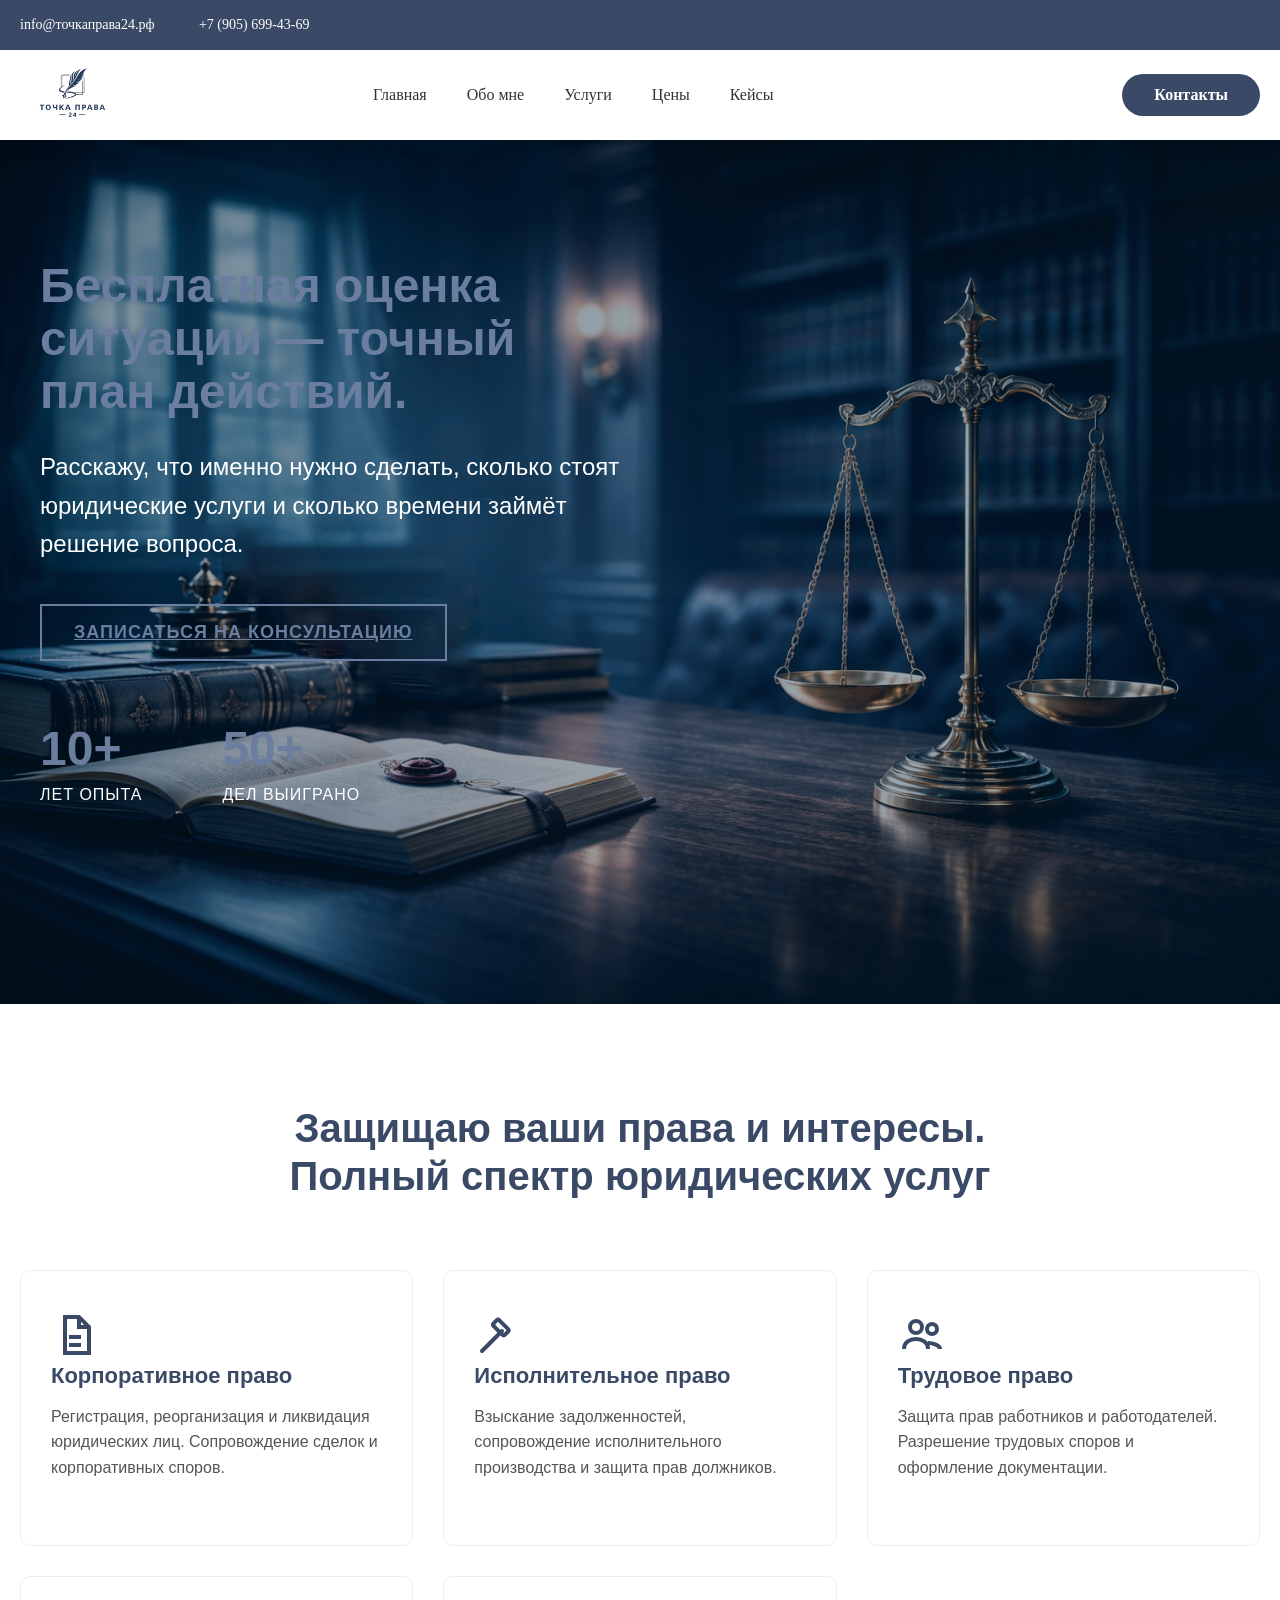
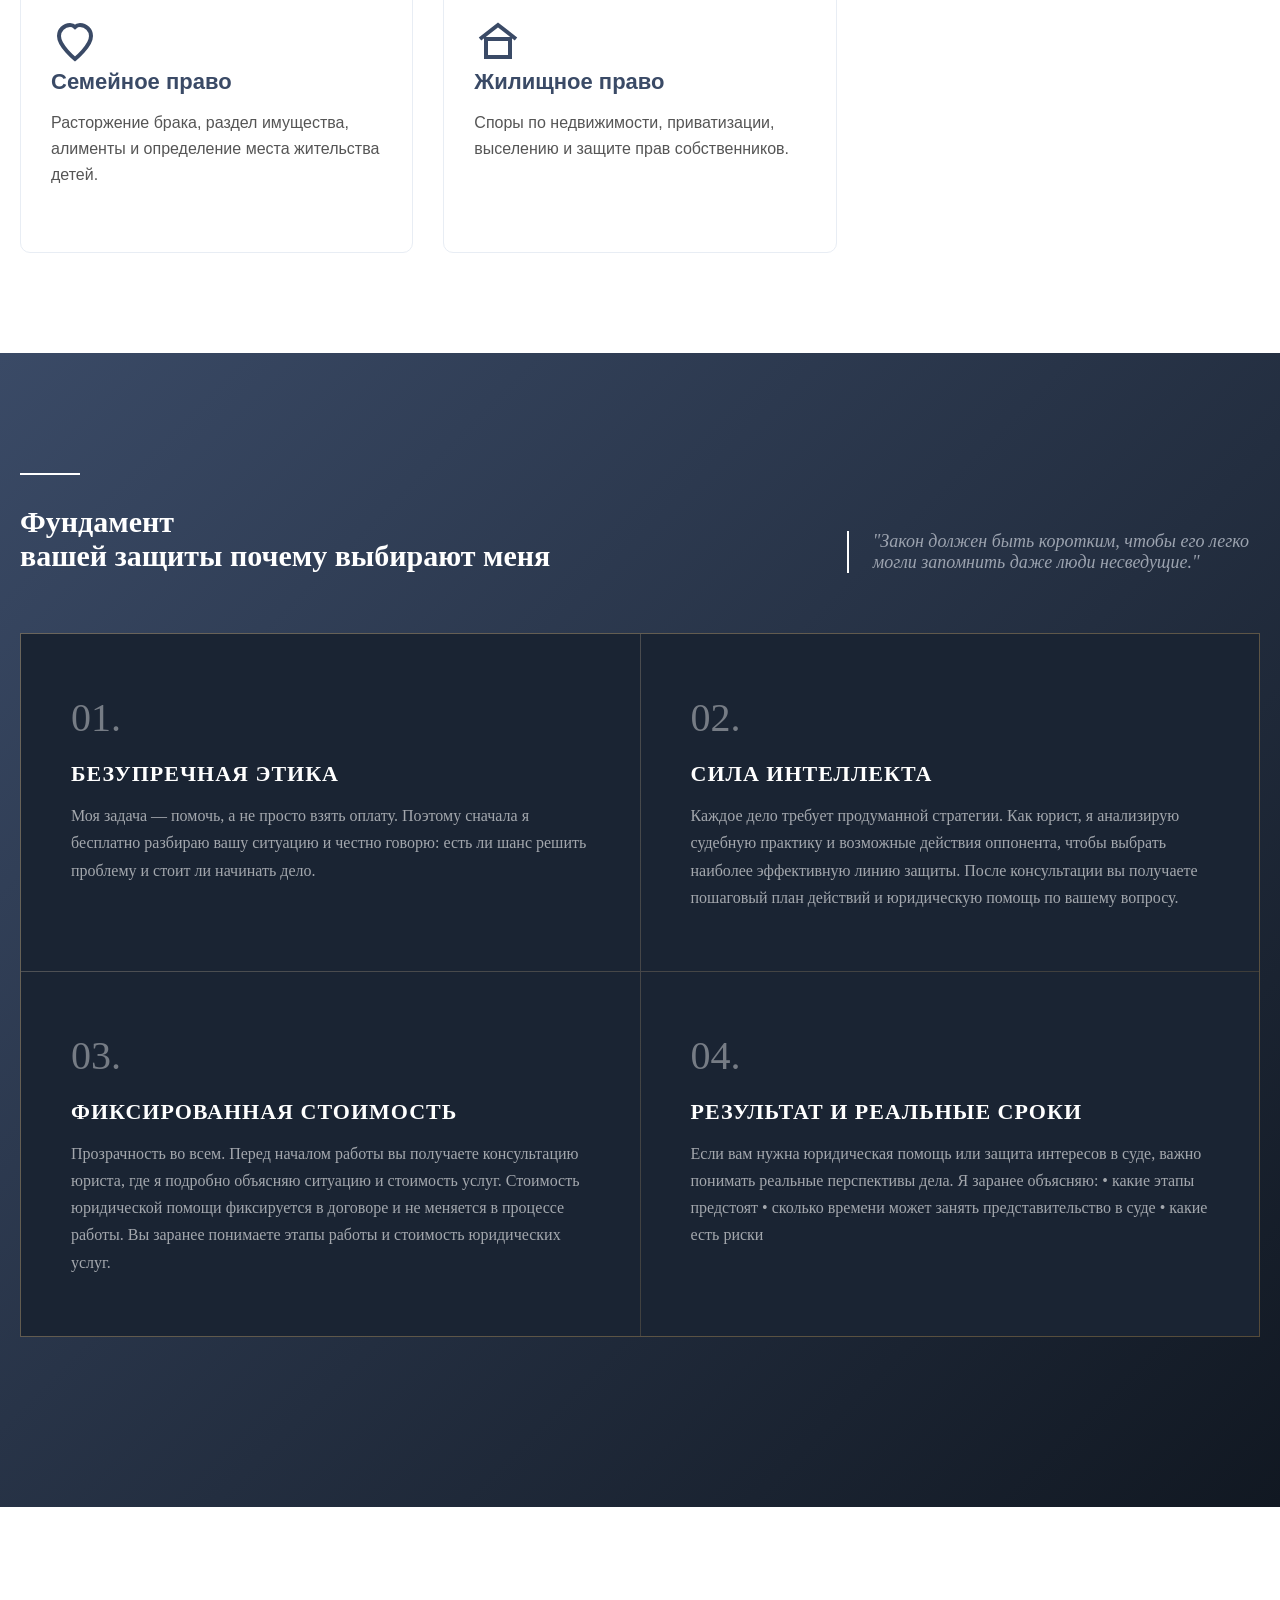
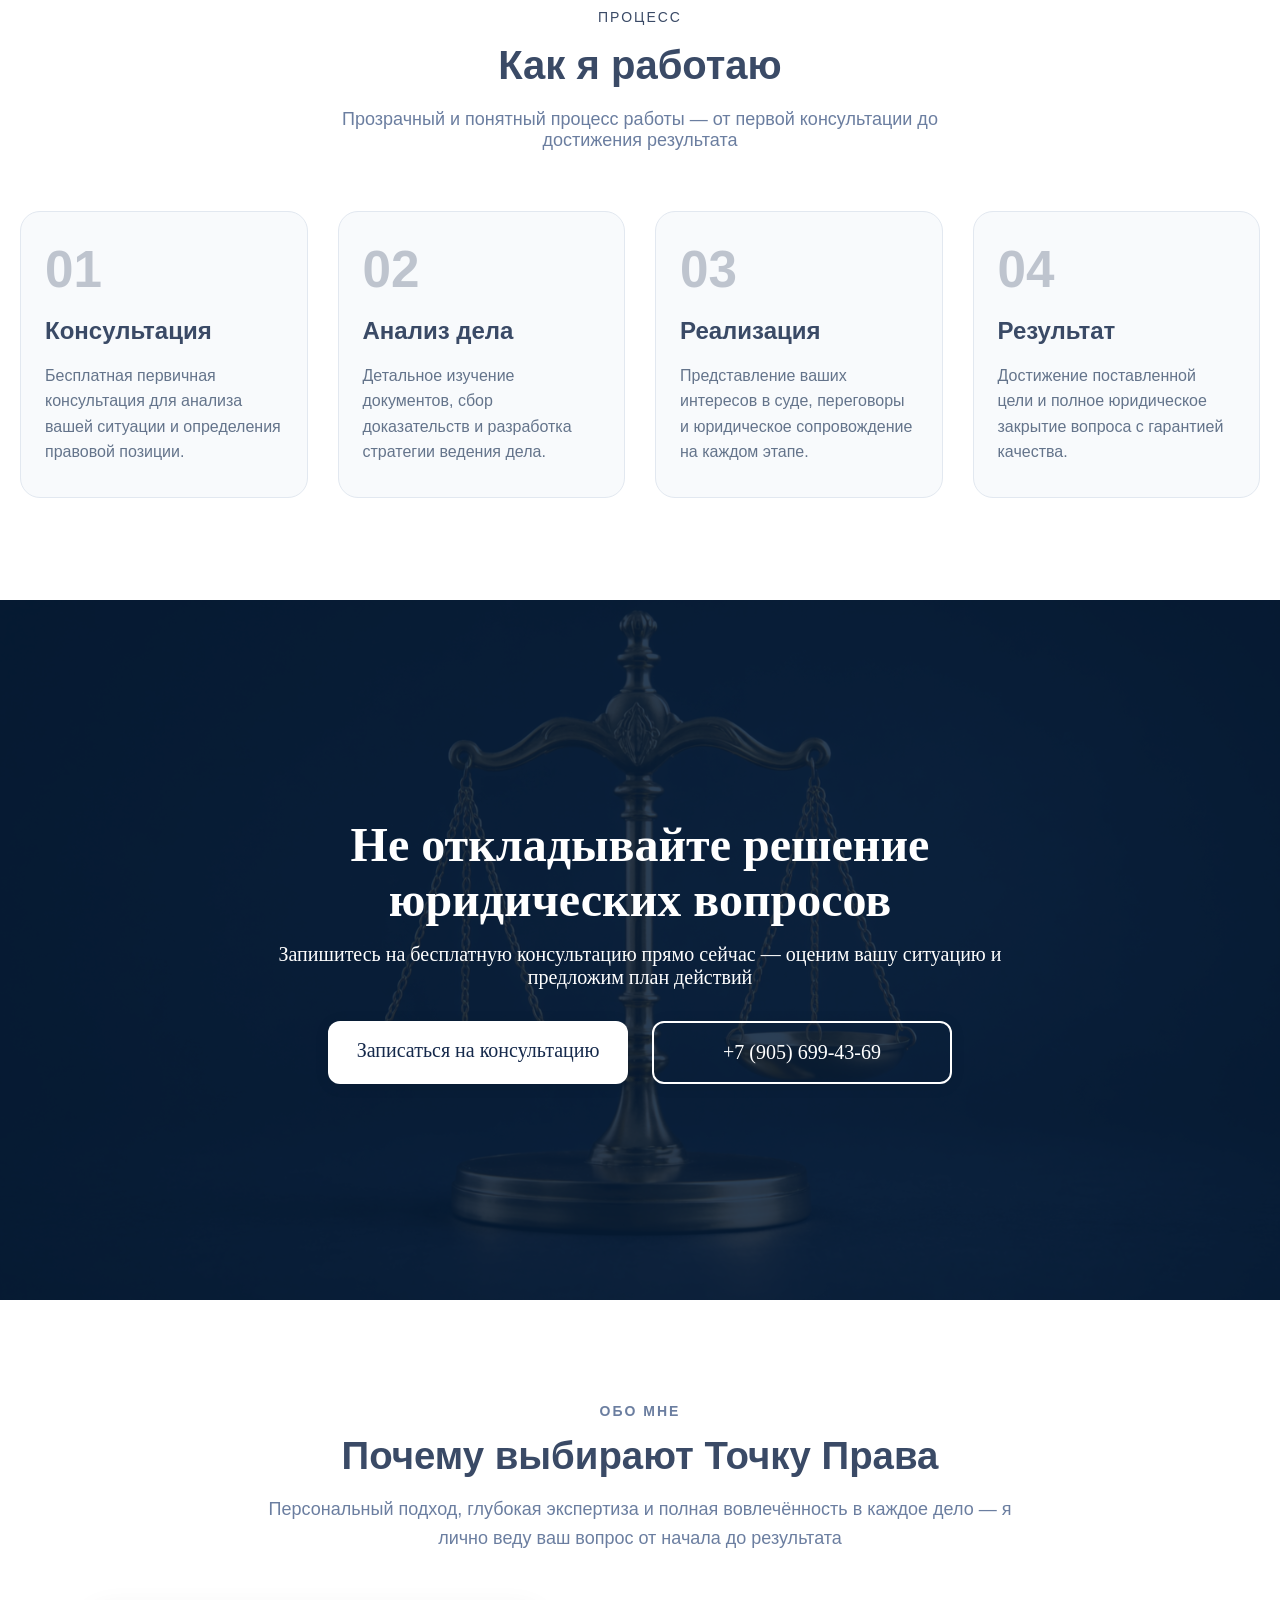
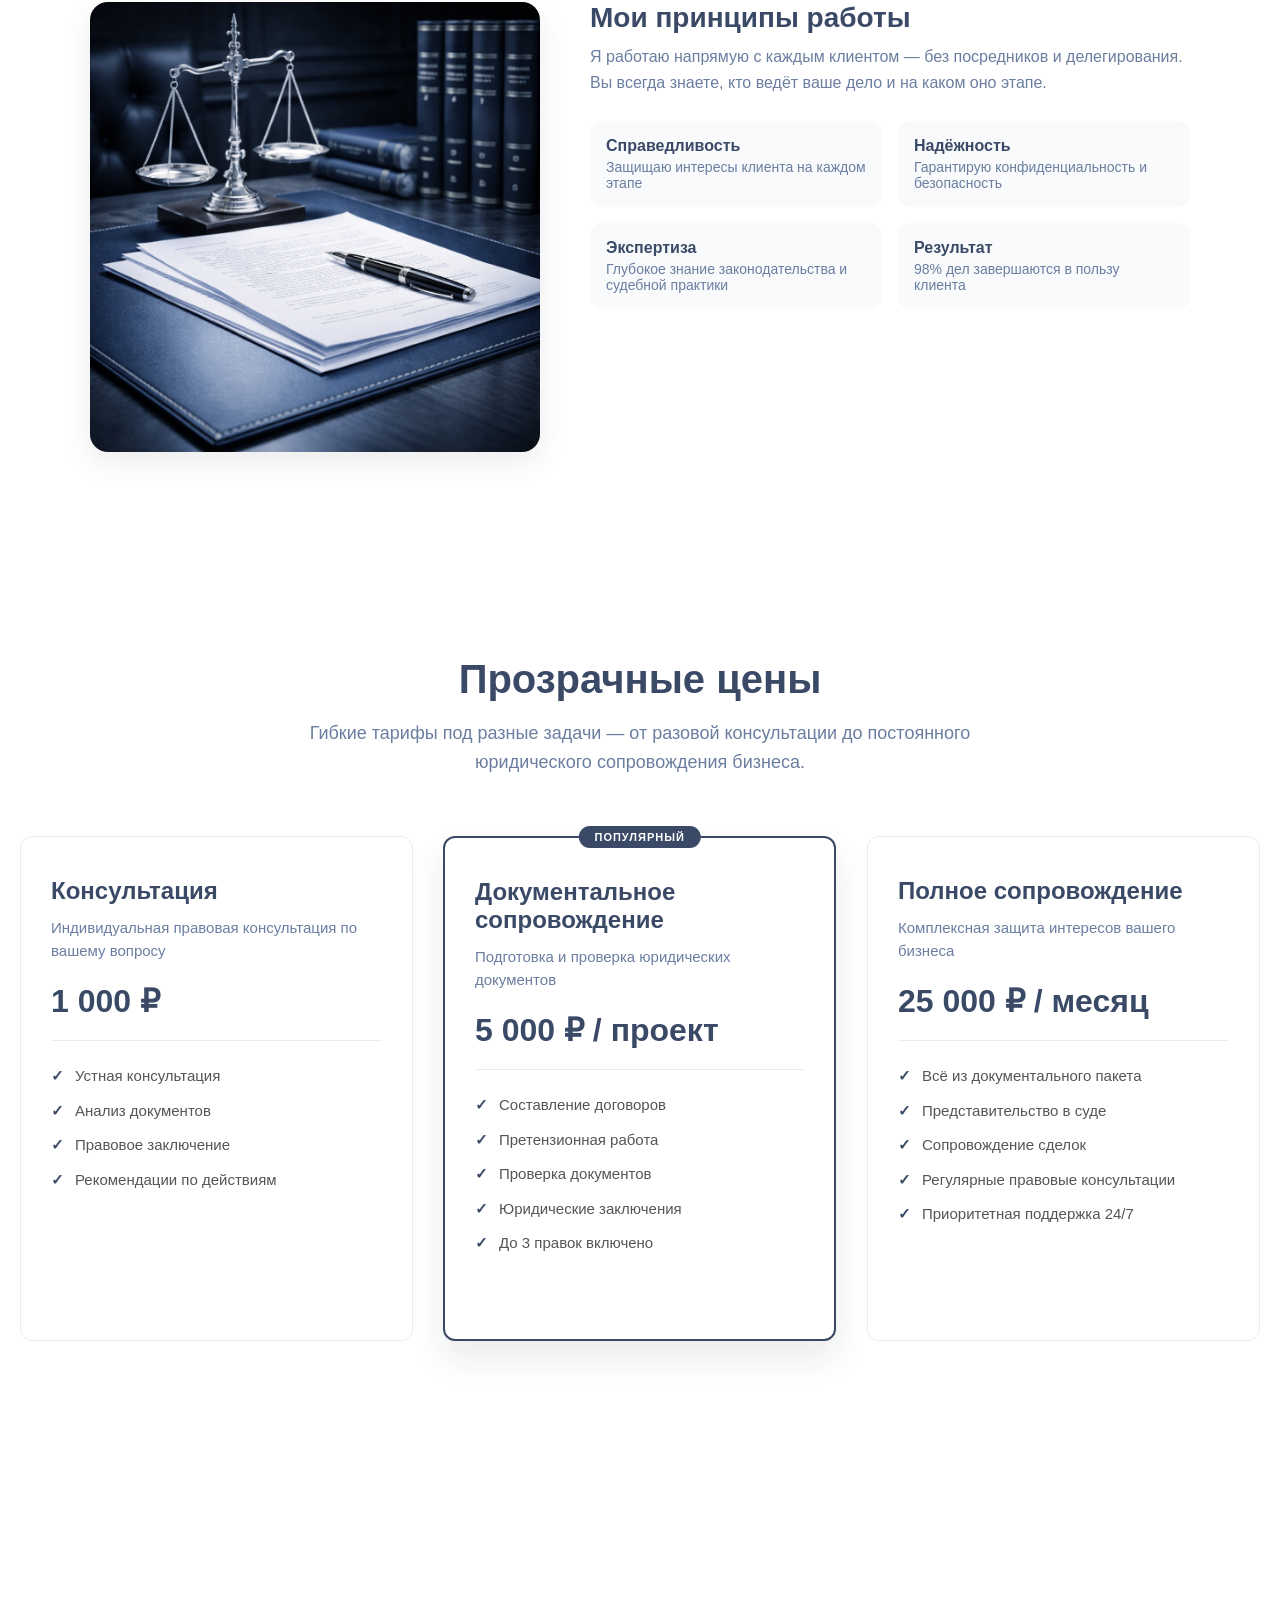
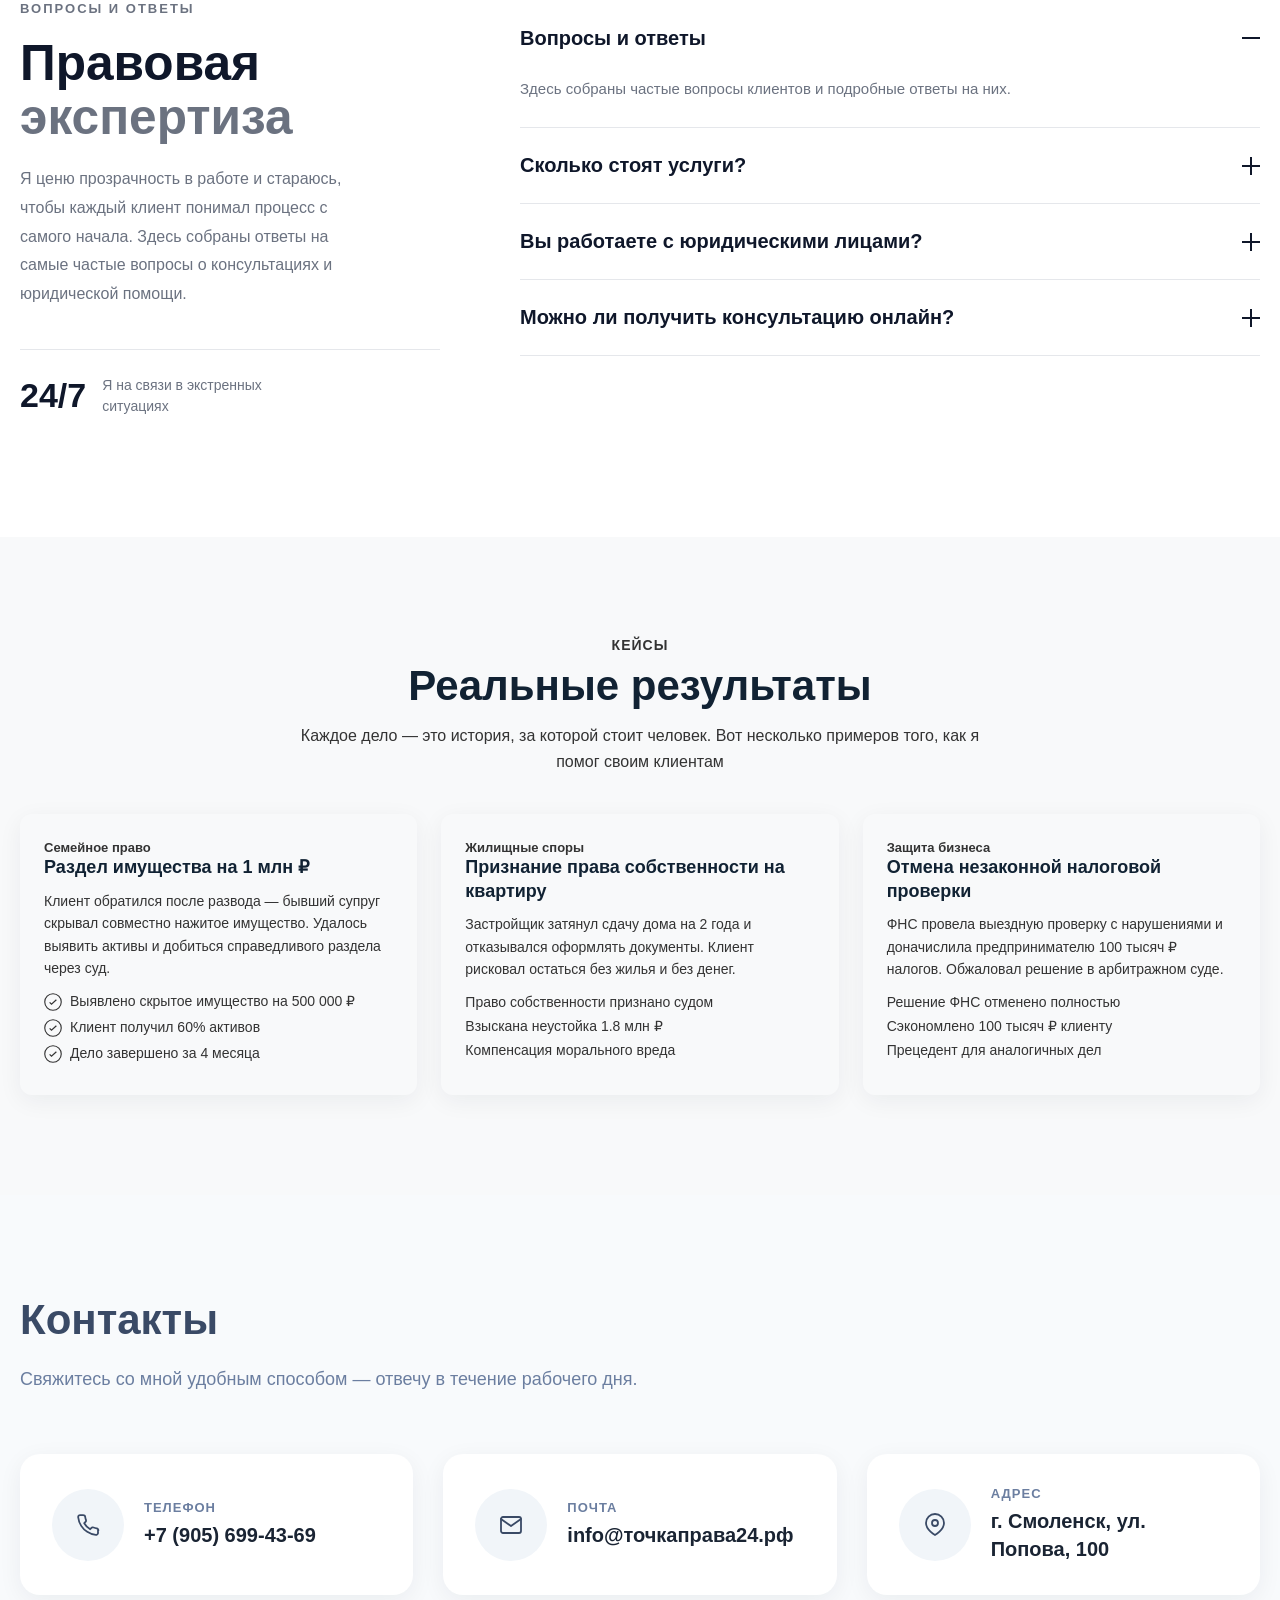
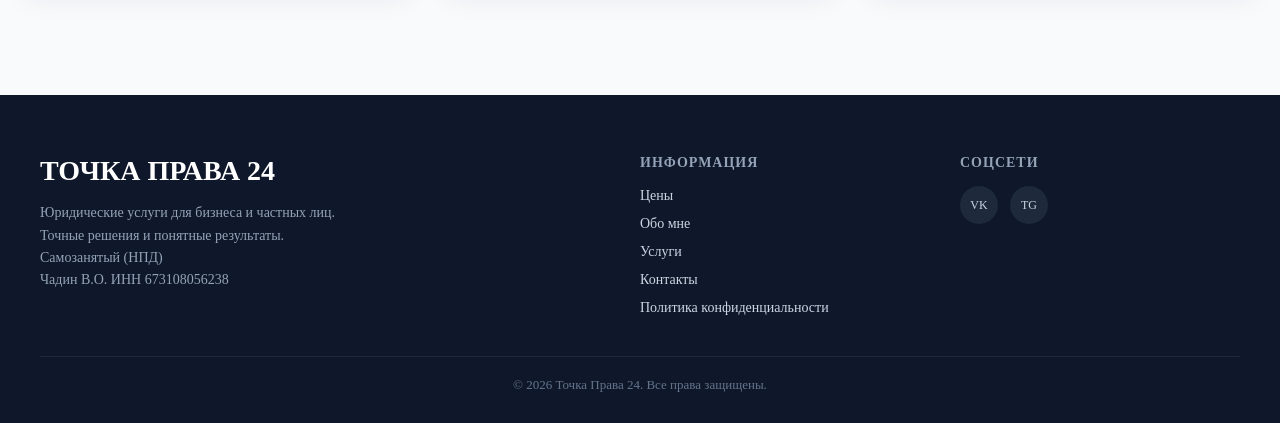
==== commit a24c4666: "Update index.html" ====
--- a/index.html
+++ b/index.html
@@ -7,7 +7,7 @@
 
         <meta name="description" content="Юридические услуги для бизнеса и частных лиц. Консультации, защита в суде, семейные и гражданские дела. Бесплатная оценка ситуации и план действий.">
 		<!-- Favicon -->
-    	<link rel="icon" href="/favicon.ico">
+    	<link rel="icon" type="image/png" href="/img/favicon-32x32.png">
 		
 
 		<!-- CSS -->
@@ -1124,7 +1124,7 @@
 
 					<!-- Бренд -->
 					<div class="footer__brand">
-						<a href="#" class="footer__logo">ТОЧКА ПРАВА</a>
+						<a href="#" class="footer__logo">ТОЧКА ПРАВА 24 </a>
 						<p class="footer__tagline">
 							Юридические услуги для бизнеса и частных лиц.<br>
 							Точные решения и понятные результаты. <br>
@@ -1170,7 +1170,7 @@
 				</div>
 
 				<div class="footer__bottom">
-					© 2026 Точка Права. Все права защищены.
+					© 2026 Точка Права 24. Все права защищены.
 				</div>
 
 			</div>
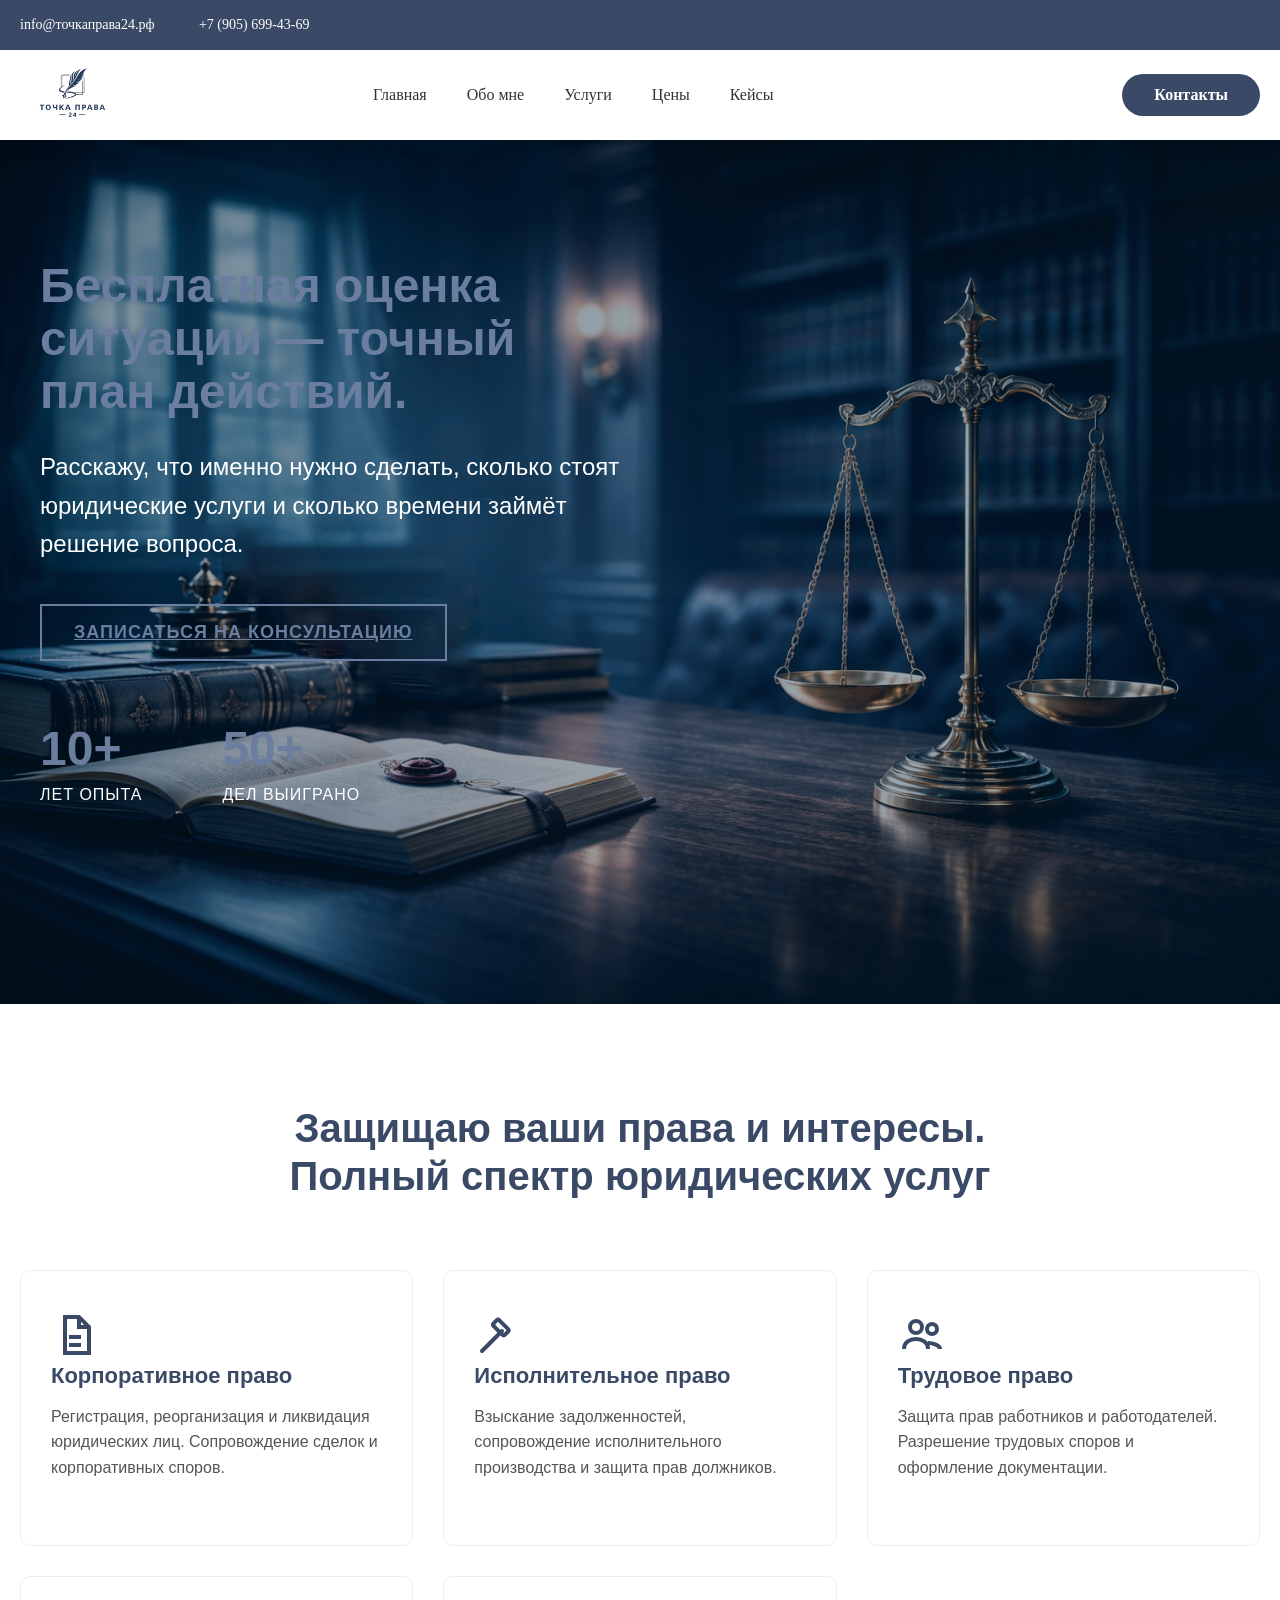
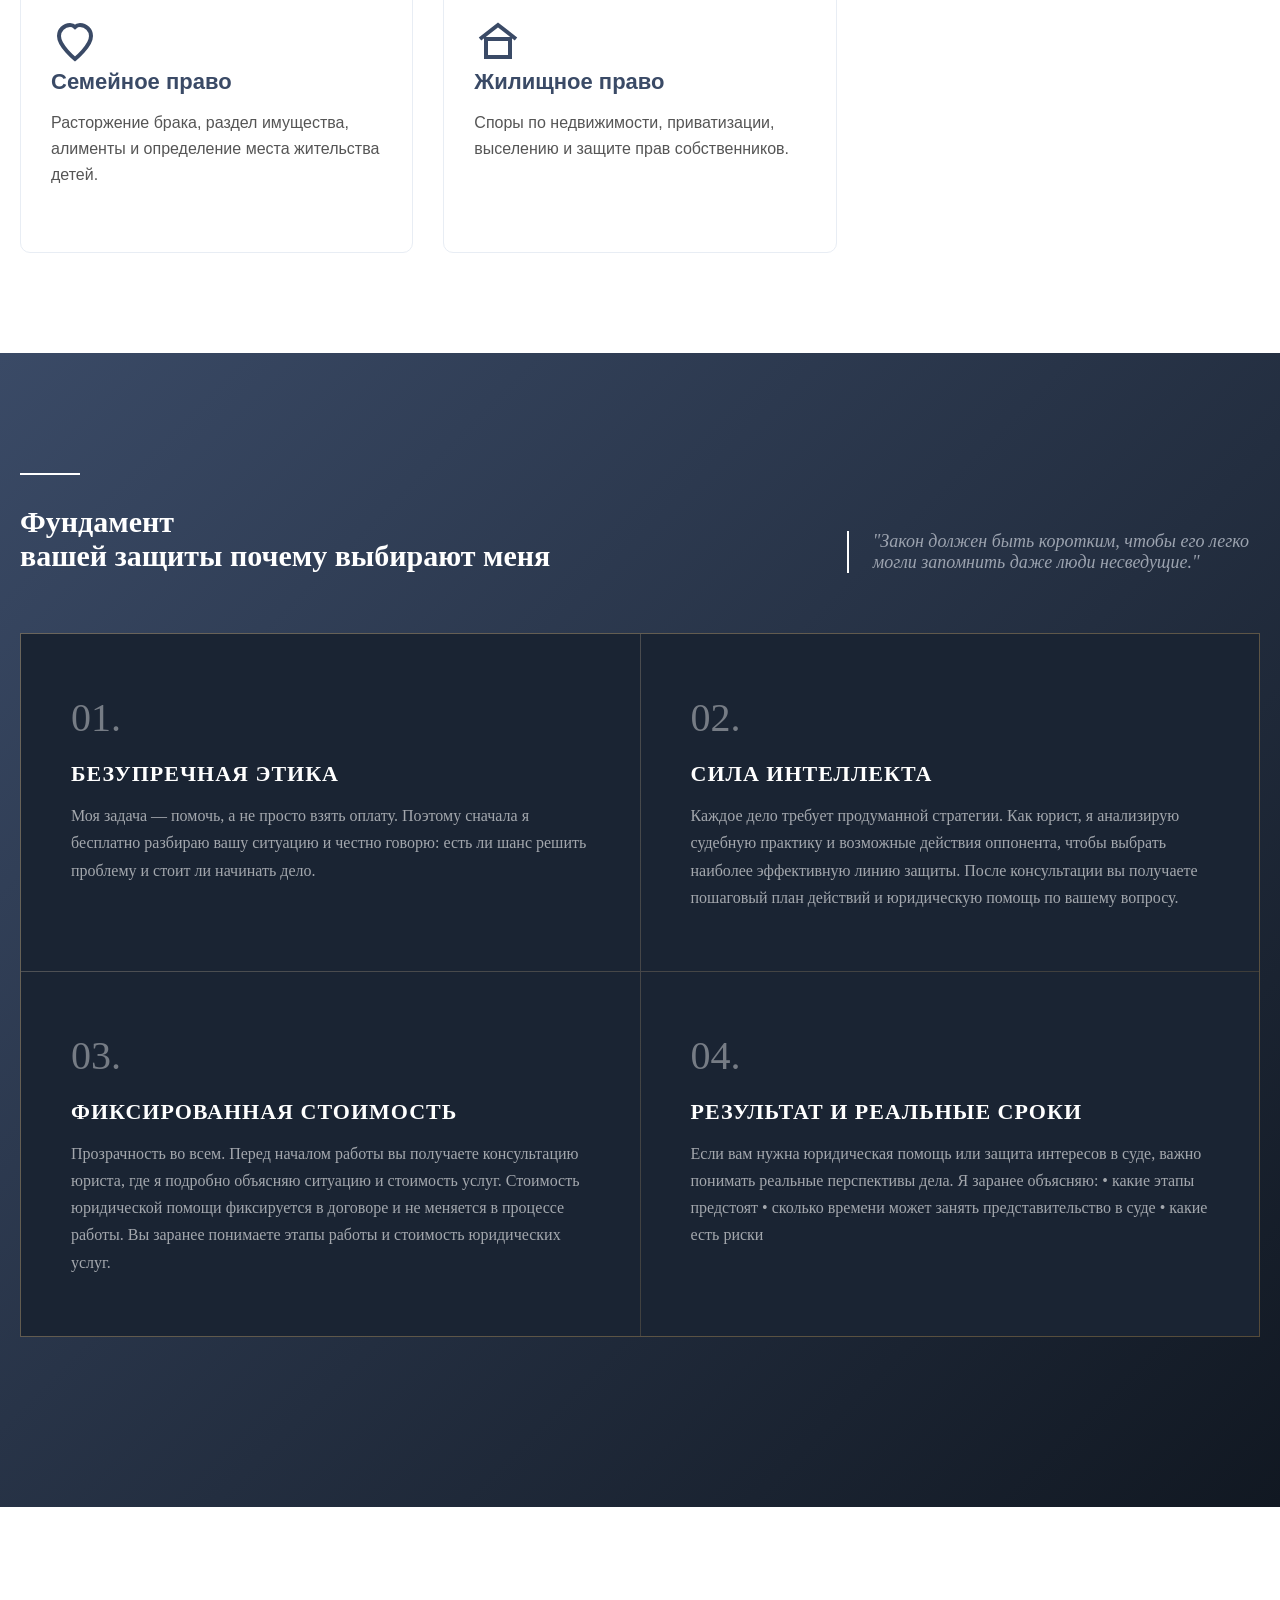
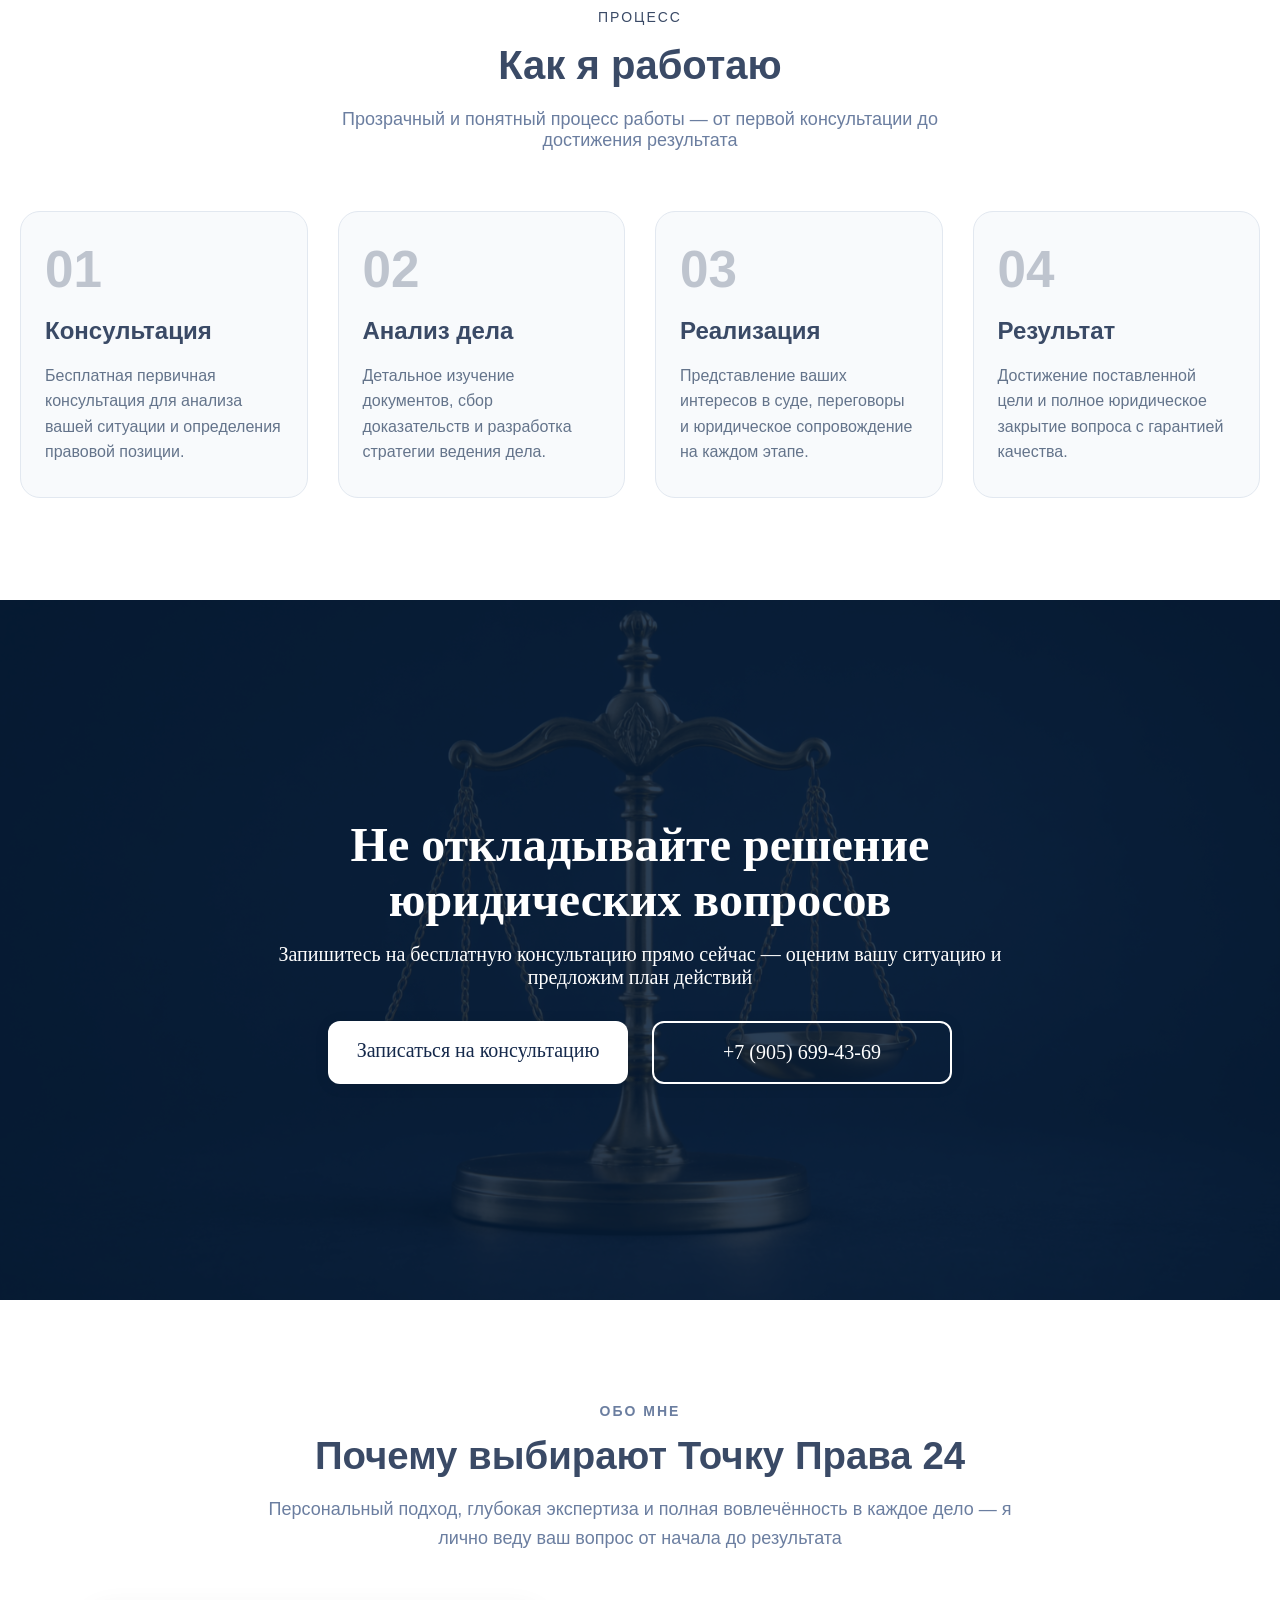
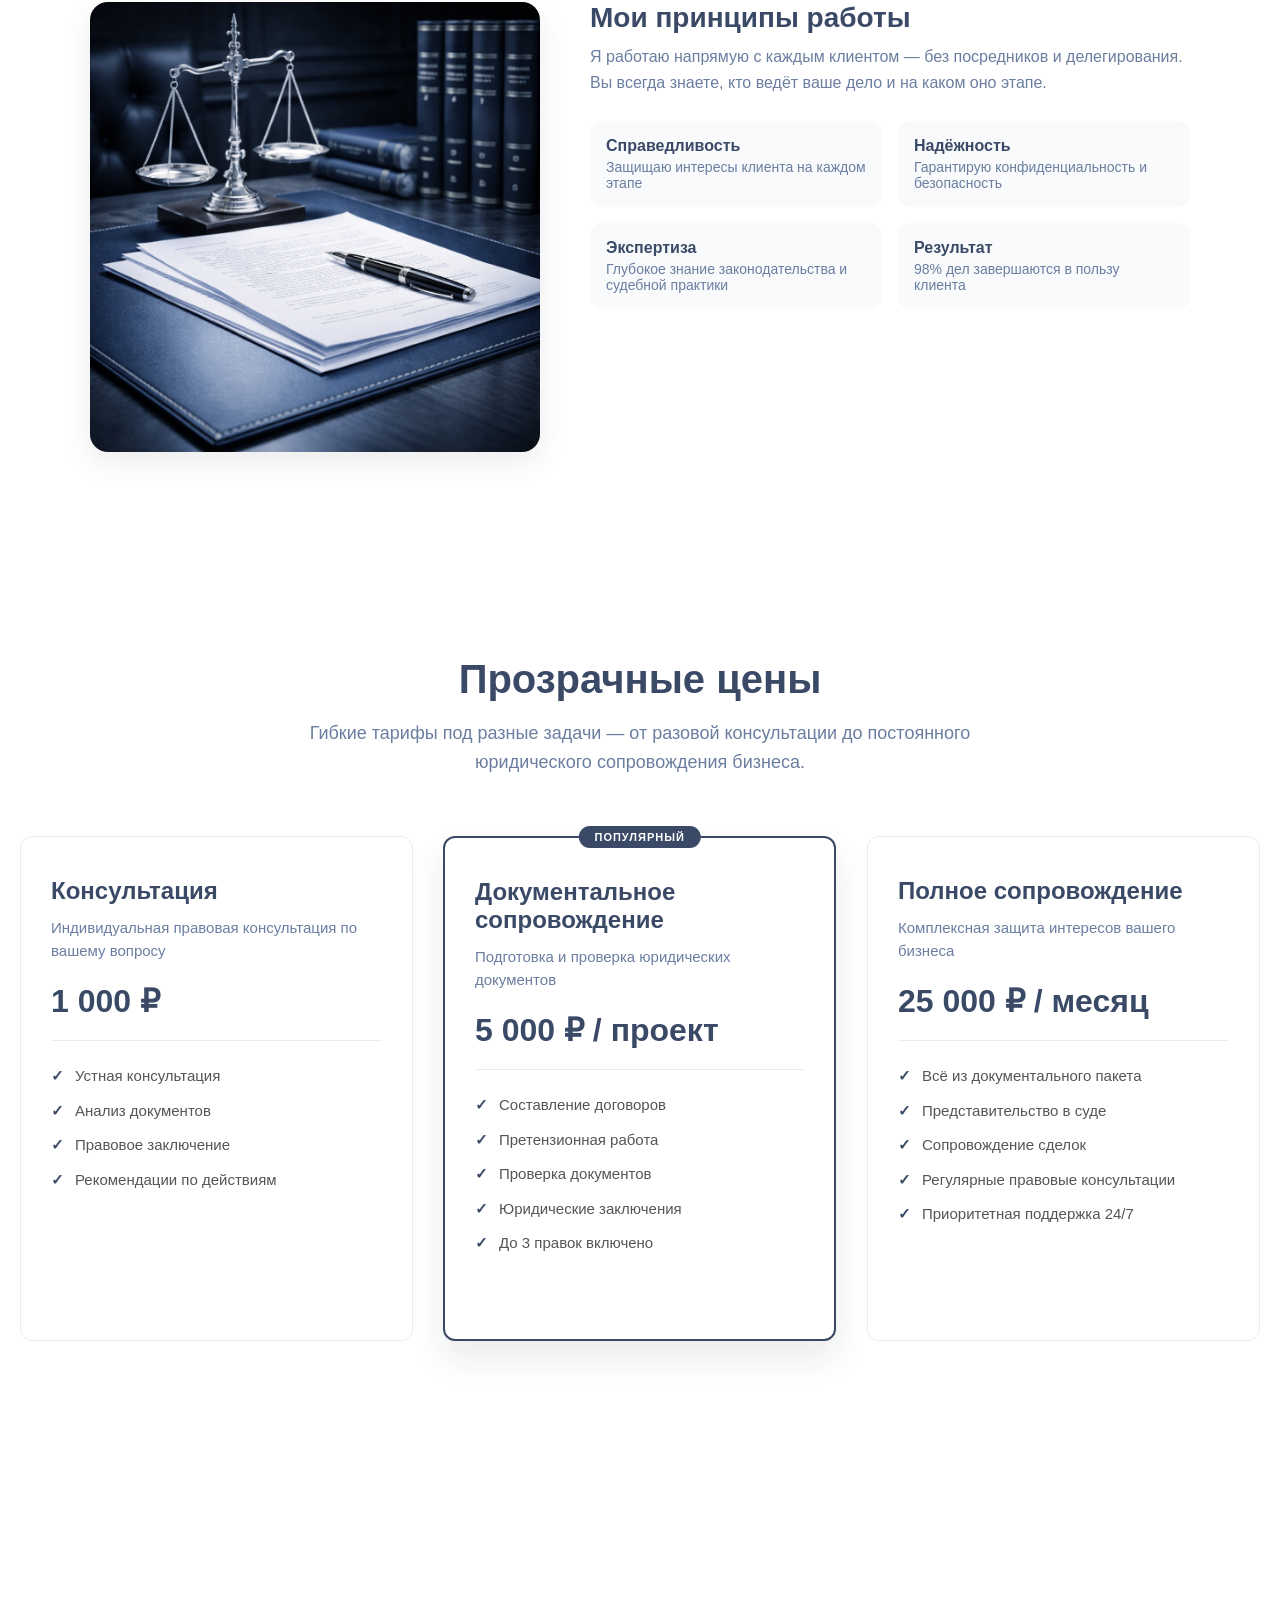
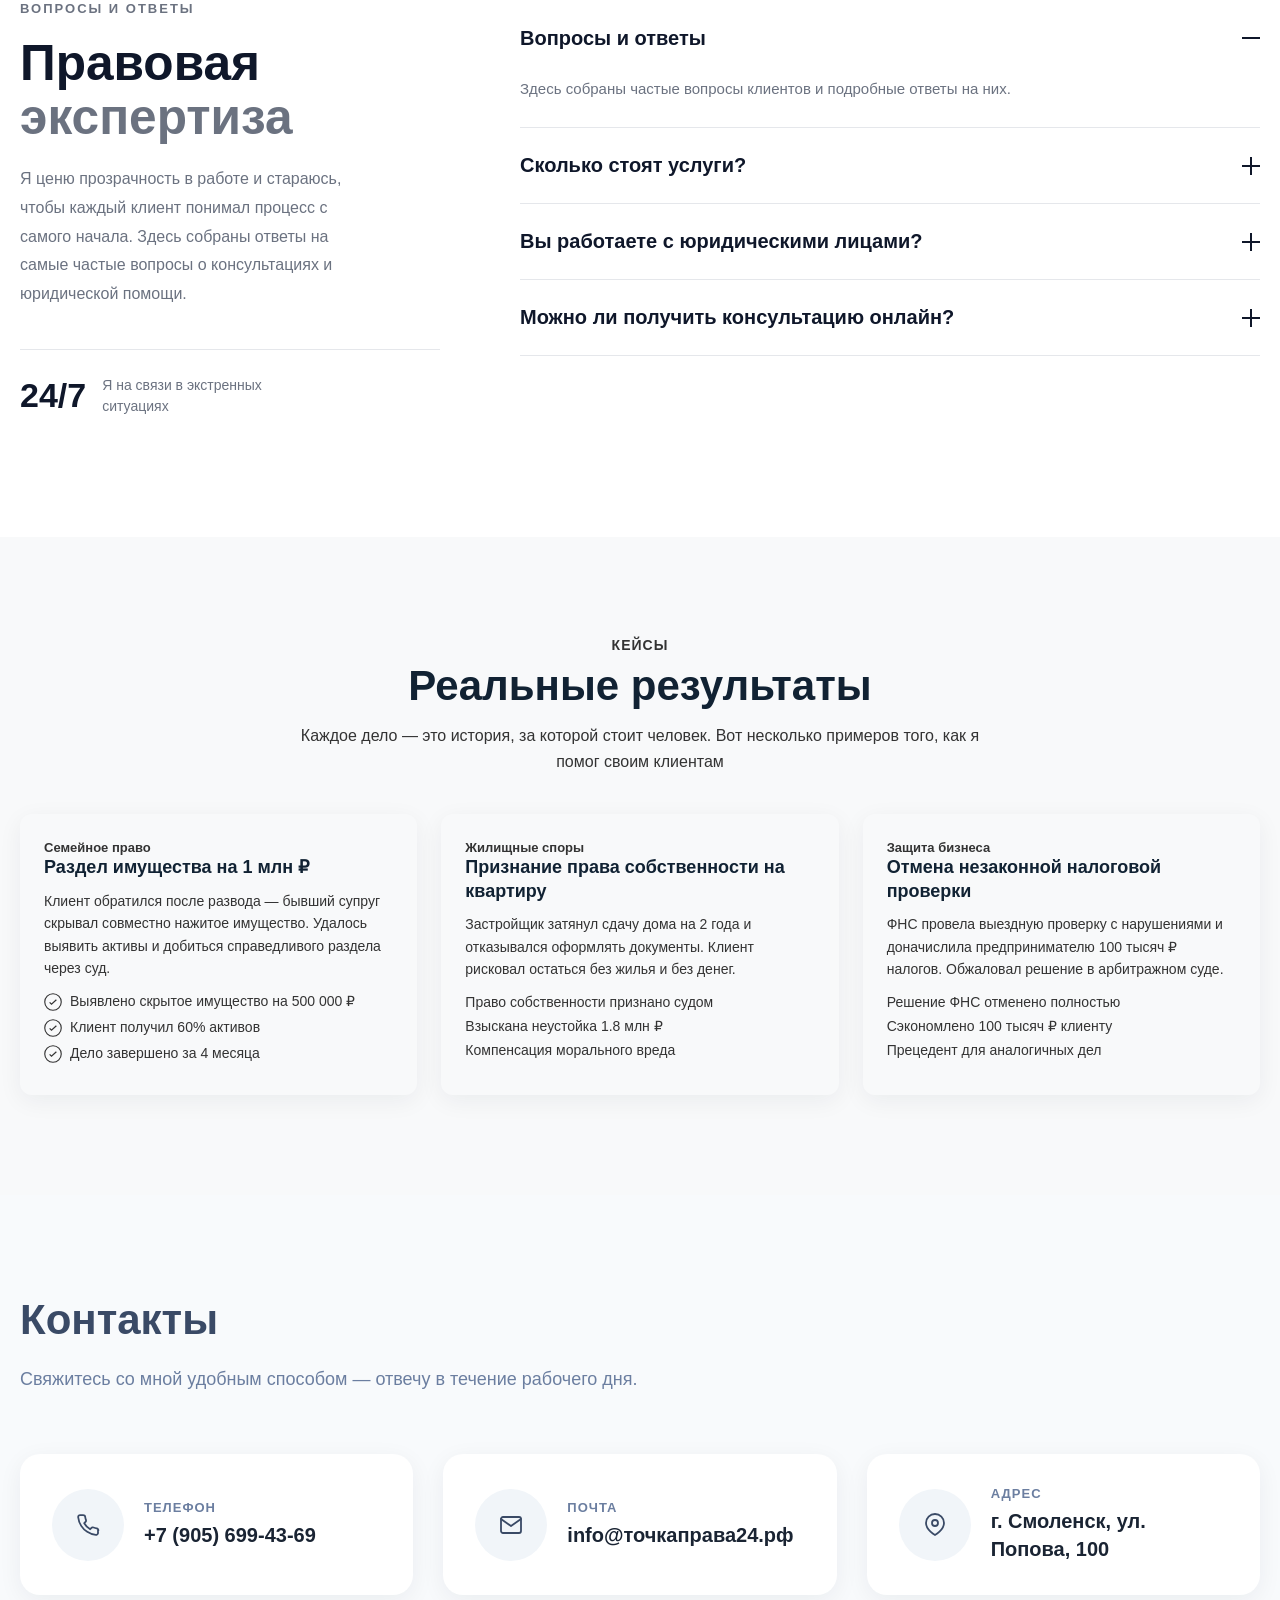
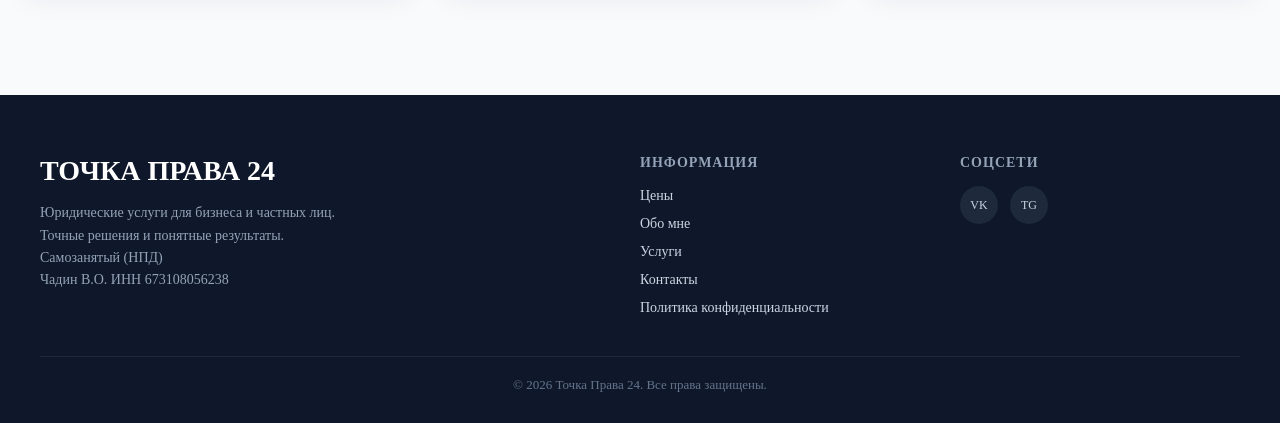
==== commit 69bb8341: "Update index.html" ====
--- a/index.html
+++ b/index.html
@@ -43,7 +43,7 @@
 		<header class="header">
 			<div class="container header__container">
 				<a href="#">
-                   <img src="img/logo.png" alt="Prixima" class="header__logo">
+                   <img src="img/logo1.png" alt="Prixima" class="header__logo">
                 </a>
 
 				<i class="burger" id="burgerToggle" aria-expanded="false">
@@ -339,7 +339,7 @@
 					<p class="about-benefits__subtitle">ОБО МНЕ</p>
 
 					<h2 class="about-benefits__title">
-						Почему выбирают Точку Права
+						Почему выбирают Точку Права 24
 					</h2>
 
 					<p class="about-benefits__desc">
